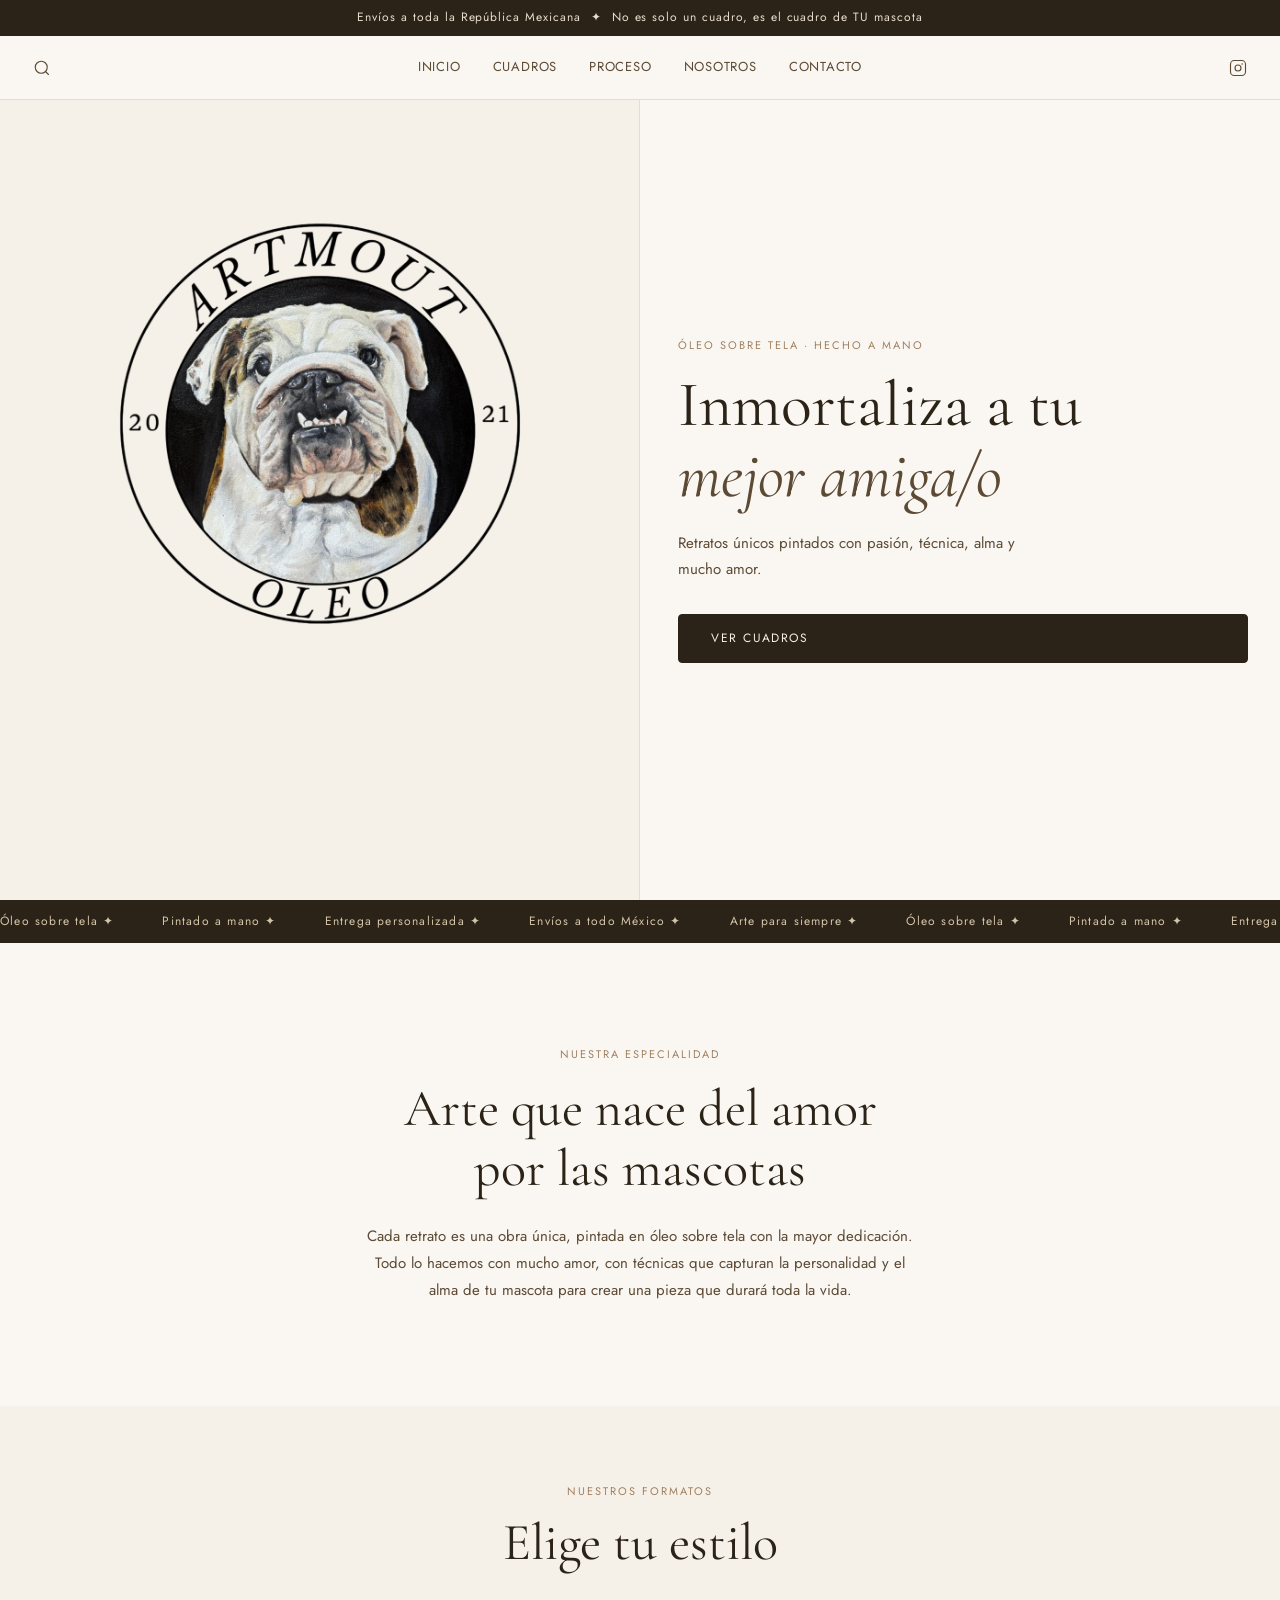
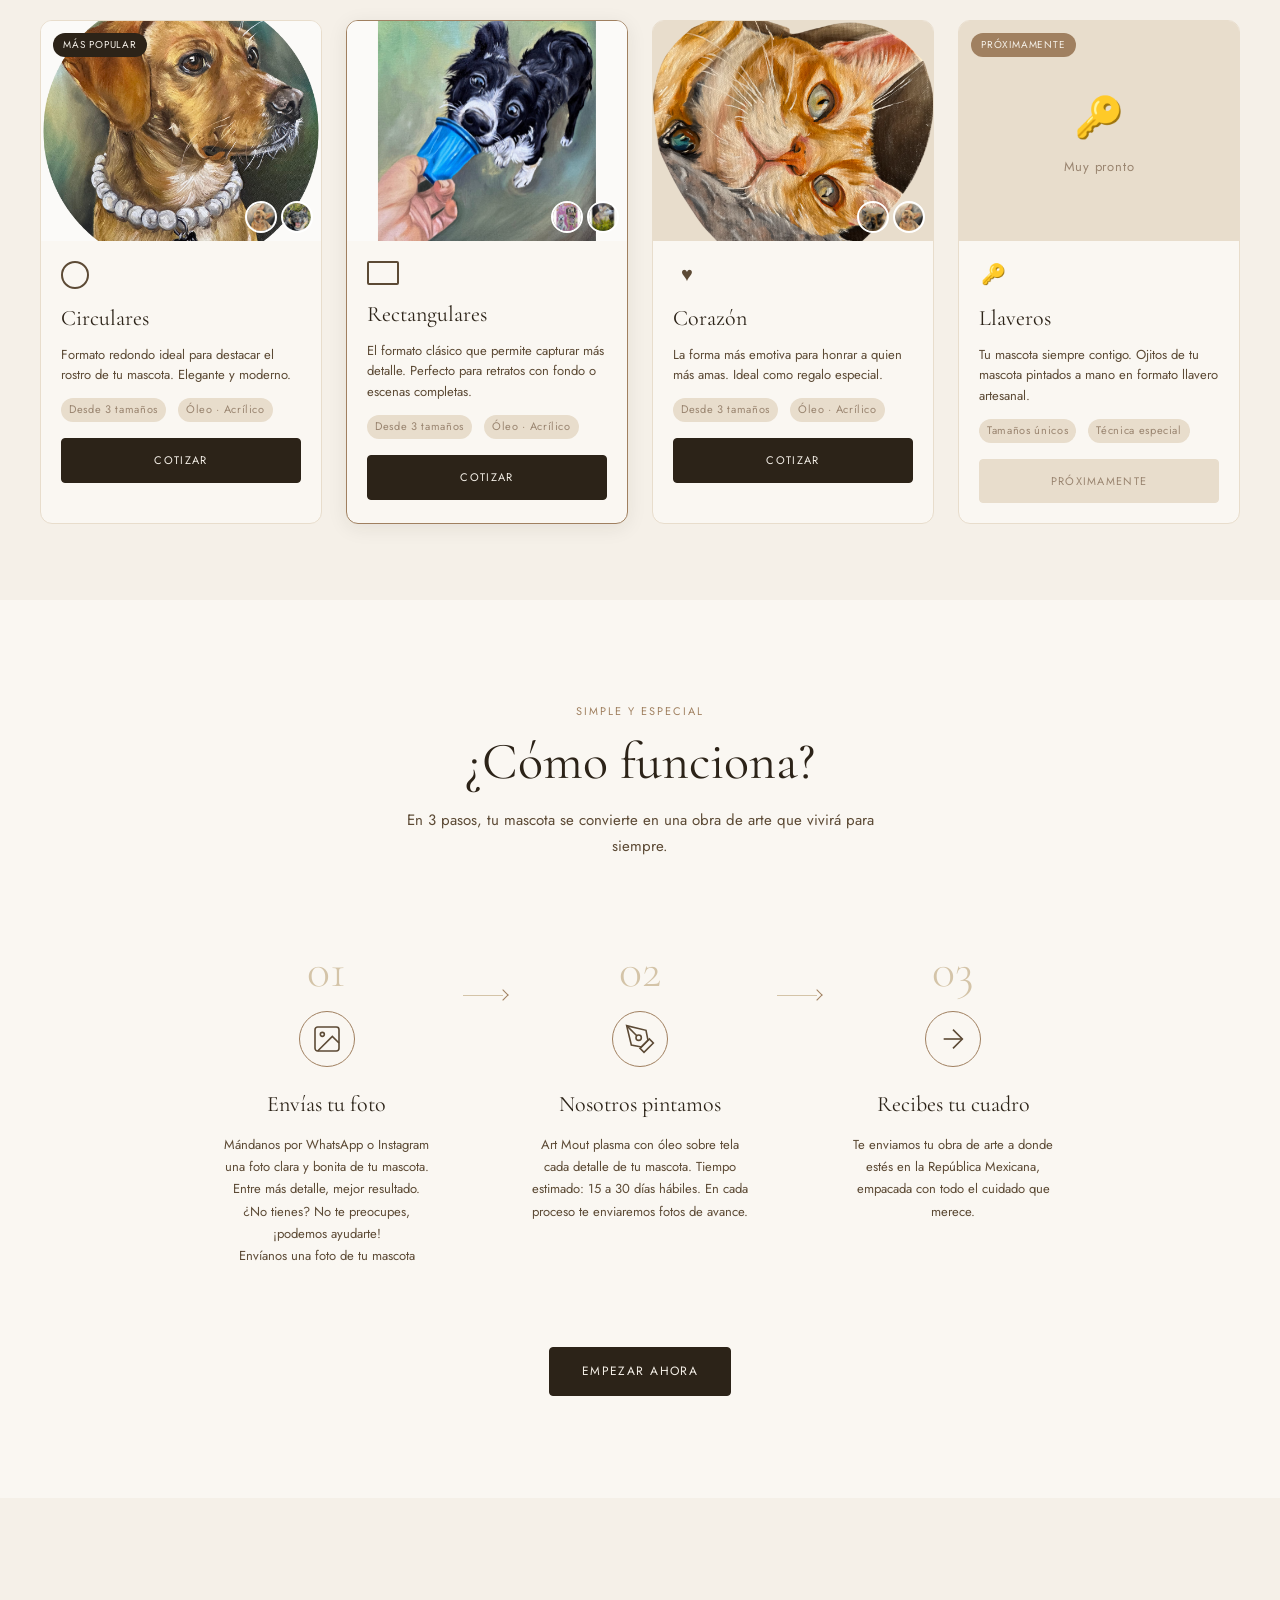
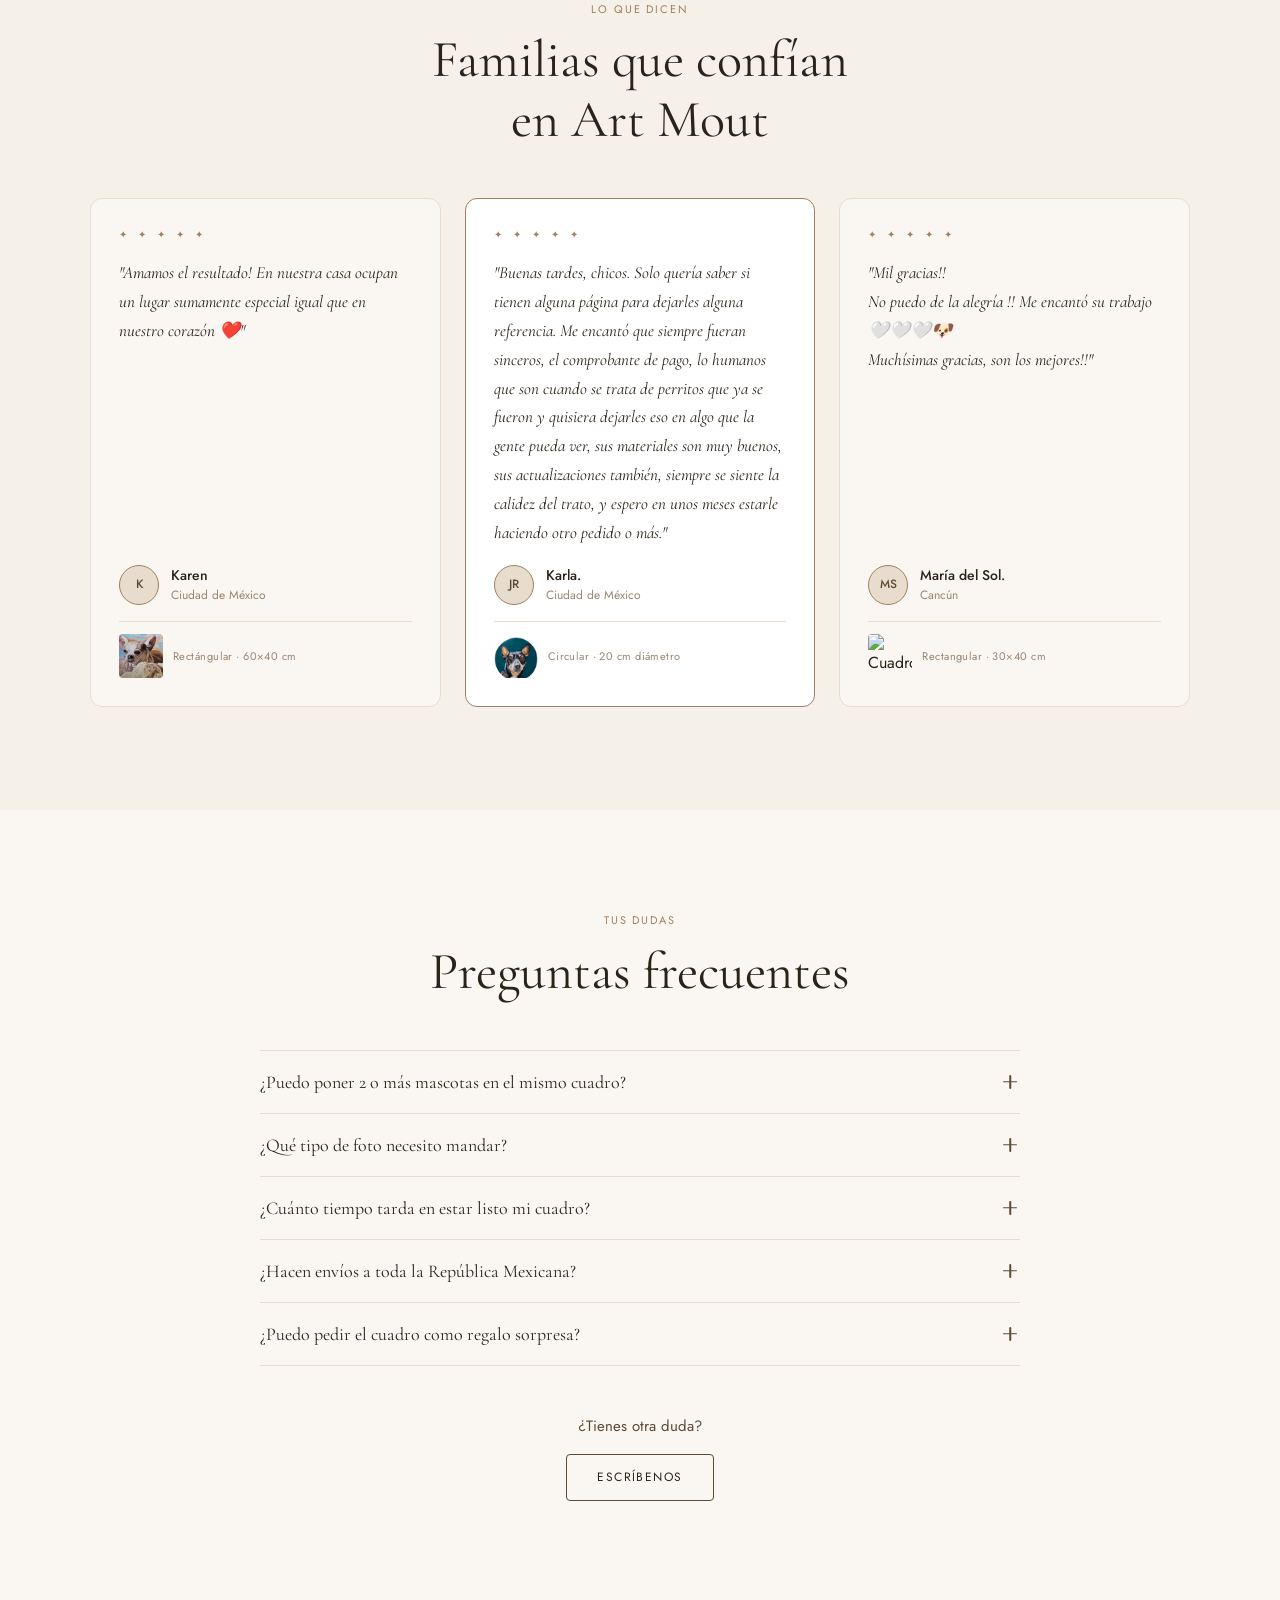
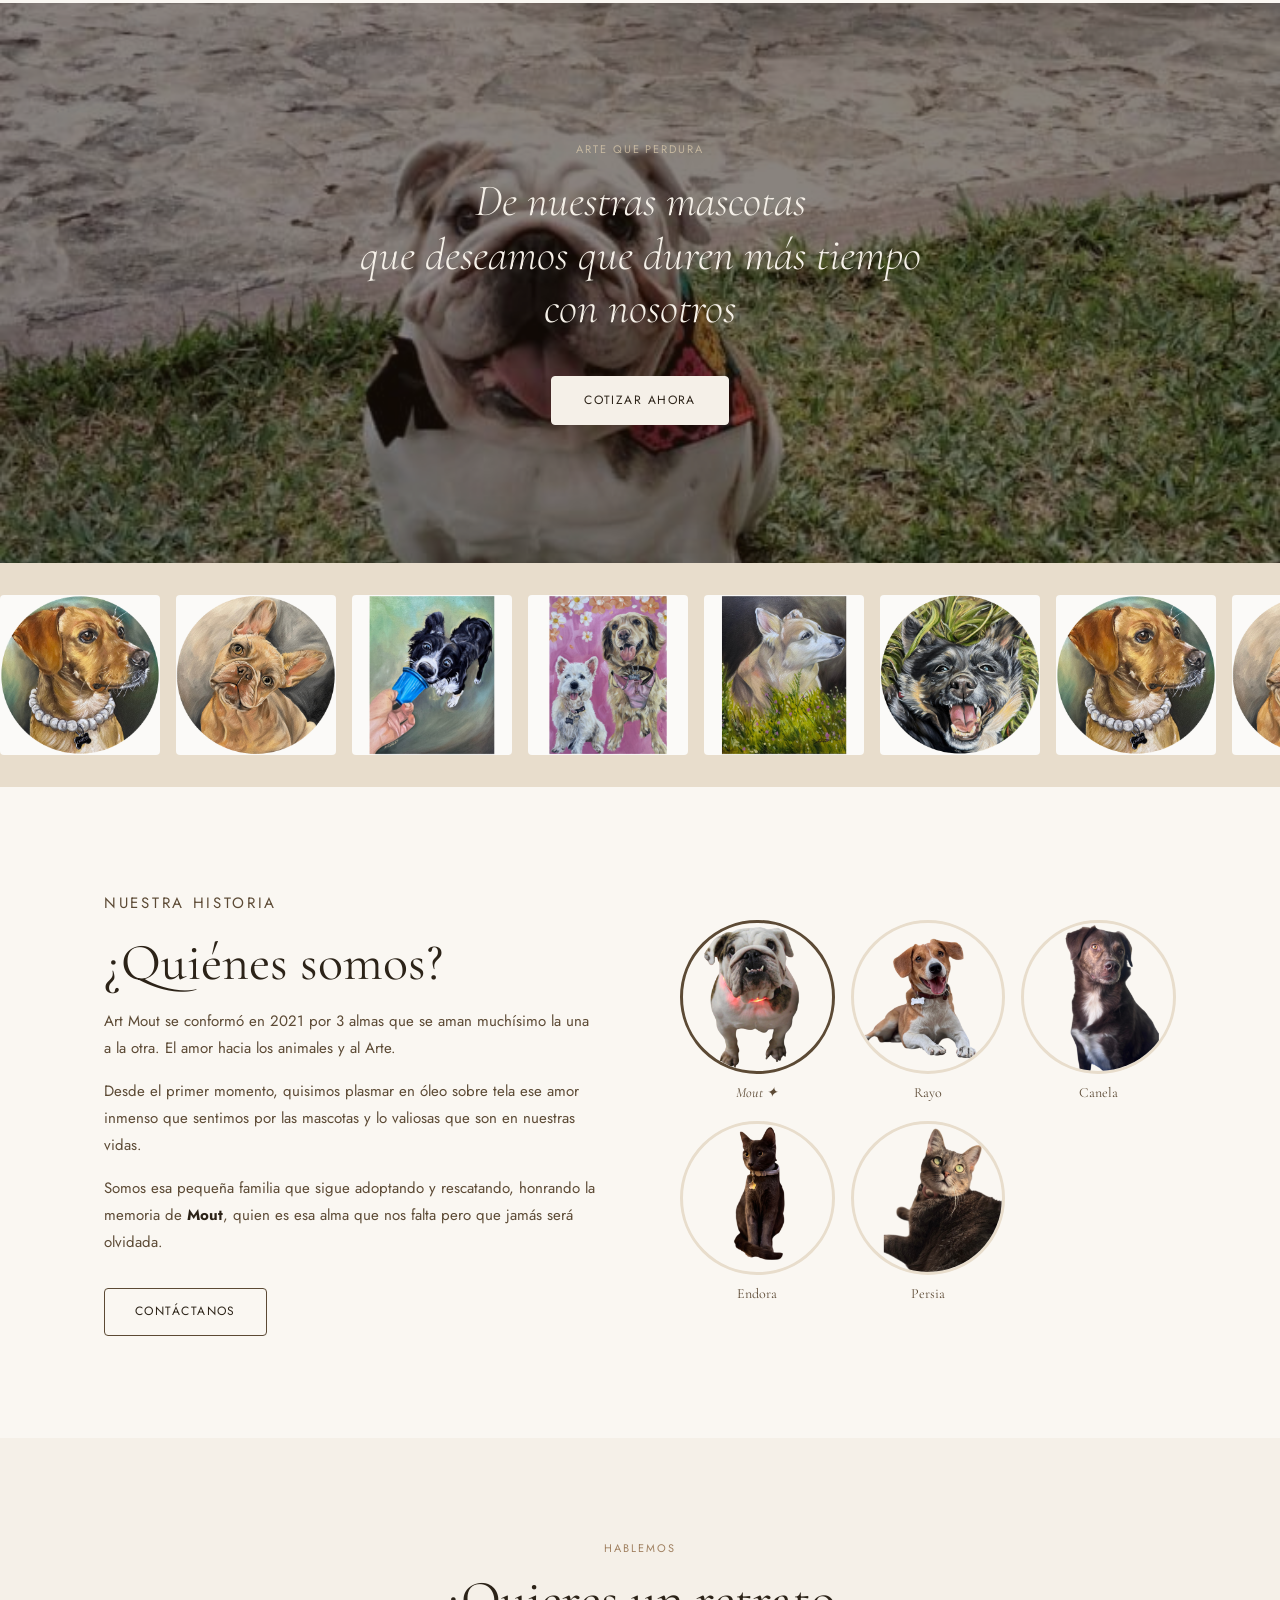
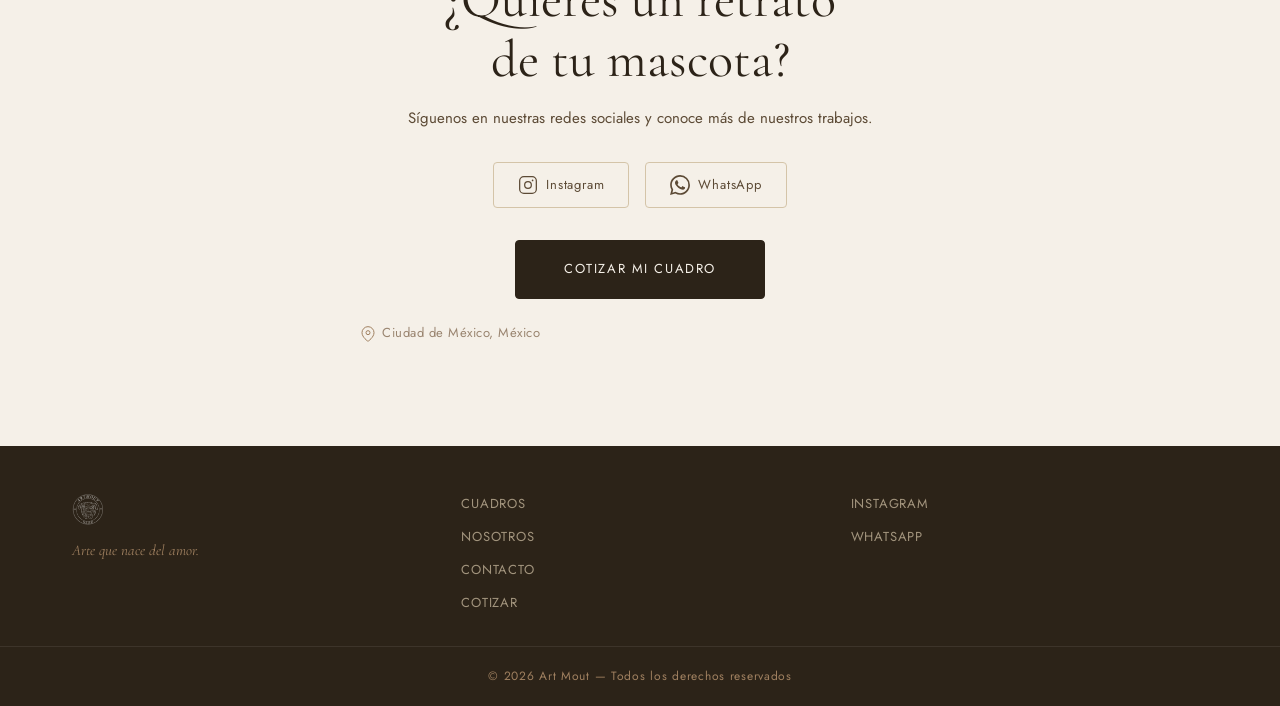
==== index.html @ 63fb3c6f "Corregir imagen del hero" ====
<!DOCTYPE html>
<html lang="es">
<head>
  <meta charset="UTF-8" />
  <meta name="viewport" content="width=device-width, initial-scale=1.0" />
  <title>Art Mout — Retratos de mascotas pintados a mano en óleo | CDMX</title>
  <meta name="description" content="Retratos únicos de mascotas pintados a mano en óleo sobre tela. Circulares, rectangulares y en forma de corazón. Envíos a toda la República Mexicana. Ciudad de México." />
  <meta name="keywords" content="retrato mascota óleo, cuadro mascota pintado a mano, retrato perro gato óleo CDMX, arte mascota México, regalo mascota personalizado, Art Mout" />
  <meta name="author" content="Art Mout" />
  <meta name="robots" content="index, follow" />
  <link rel="canonical" href="https://artmout.com/" />

  <!-- Open Graph: preview al compartir en WhatsApp, Instagram, Facebook -->
  <meta property="og:type" content="website" />
  <meta property="og:url" content="https://artmout.com/" />
  <meta property="og:title" content="Art Mout — Retratos de mascotas pintados a mano en óleo" />
  <meta property="og:description" content="Inmortalizamos a tu mascota en una obra de arte única, pintada en óleo sobre tela. Envíos a toda la República Mexicana." />
  <meta property="og:image" content="https://artmout.com/IMG/og-preview.png" />
  <meta property="og:locale" content="es_MX" />
  <meta property="og:site_name" content="Art Mout" />

  <!-- Twitter/X Card -->
  <meta name="twitter:card" content="summary_large_image" />
  <meta name="twitter:title" content="Art Mout — Retratos de mascotas pintados a mano en óleo" />
  <meta name="twitter:description" content="Inmortalizamos a tu mascota en una obra de arte única, pintada en óleo sobre tela." />
  <meta name="twitter:image" content="https://artmout.com/IMG/og-preview.png" />

  <!-- Favicon -->
  <link rel="icon" type="image/png" href="IMG/logo-mout.png" />
  <link rel="apple-touch-icon" href="IMG/logo-mout.png" />

  <link rel="stylesheet" href="style.css" />
  <link rel="preconnect" href="https://fonts.googleapis.com" />
  <link rel="preconnect" href="https://fonts.gstatic.com" crossorigin />
  <link href="https://fonts.googleapis.com/css2?family=Cormorant+Garamond:ital,wght@0,300;0,400;0,500;1,300;1,400&family=Jost:wght@300;400;500&display=swap" rel="stylesheet" />

  <!-- SEO Estructurado: negocio local -->
  <script type="application/ld+json">
  {
    "@context": "https://schema.org",
    "@type": "LocalBusiness",
    "name": "Art Mout",
    "description": "Retratos únicos de mascotas pintados a mano en óleo sobre tela. Circulares, rectangulares y en forma de corazón.",
    "url": "https://artmout.mx",
    "logo": "https://artmout.com/IMG/logo-mout.png",
    "image": "https://artmout.com/IMG/og-preview.png",
    "address": {
      "@type": "PostalAddress",
      "addressLocality": "Ciudad de México",
      "addressRegion": "CDMX",
      "addressCountry": "MX"
    },
    "contactPoint": {
      "@type": "ContactPoint",
      "telephone": "+52-55-6079-4316",
      "contactType": "customer service",
      "availableLanguage": "Spanish"
    },
    "sameAs": [
      "https://instagram.com/art_mout_"
    ],
    "priceRange": "$$"
  }
  </script>
</head>
<body>

  <!-- ANNOUNCEMENT BAR -->
  <div class="announcement-bar">
    <span>Envíos a toda la República Mexicana &nbsp;✦&nbsp; No es solo un cuadro, es el cuadro de TU mascota</span>
  </div>

  <!-- NAVBAR -->
  <header class="navbar" id="navbar">
    <div class="nav-left">
      <button class="nav-icon" aria-label="Buscar">
        <svg width="18" height="18" fill="none" stroke="currentColor" stroke-width="1.5" viewBox="0 0 24 24"><circle cx="11" cy="11" r="8"/><line x1="21" y1="21" x2="16.65" y2="16.65"/></svg>
      </button>
    </div>
    <a href="index.html" class="nav-logo nav-logo--mobile-only">
      <img src="IMG/logo_lineal-Photoroom.png" alt="Art Mout" />
    </a>
    <nav class="nav-links">
      <a href="#inicio">Inicio</a>
      <a href="#cuadros">Cuadros</a>
      <a href="#proceso">Proceso</a>
      <a href="#nosotros">Nosotros</a>
      <a href="#contacto">Contacto</a>
    </nav>
    <div class="nav-right">
      <a href="https://instagram.com/art_mout_" target="_blank" class="nav-icon" aria-label="Instagram">
        <svg width="18" height="18" fill="none" stroke="currentColor" stroke-width="1.5" viewBox="0 0 24 24"><rect x="2" y="2" width="20" height="20" rx="5"/><circle cx="12" cy="12" r="4"/><circle cx="17.5" cy="6.5" r="1" fill="currentColor" stroke="none"/></svg>
      </a>
      <button class="hamburger" id="hamburger" aria-label="Menú">
        <span></span><span></span><span></span>
      </button>
    </div>
  </header>

  <!-- MOBILE MENU -->
  <div class="mobile-menu" id="mobileMenu">
    <button class="mobile-close" id="mobileClose">✕</button>
    <nav>
      <a href="#inicio" class="mobile-link">Inicio</a>
      <a href="#cuadros" class="mobile-link">Cuadros</a>
      <a href="#proceso" class="mobile-link">Proceso</a>
      <a href="#nosotros" class="mobile-link">Nosotros</a>
      <a href="#contacto" class="mobile-link">Contacto</a>
    </nav>
    <div class="mobile-socials">
      <a href="https://instagram.com/art_mout_" target="_blank">Instagram</a>
      <a href="https://wa.me/525560794316" target="_blank">WhatsApp</a>
    </div>
  </div>
  <div class="mobile-overlay" id="mobileOverlay"></div>

  <!-- HERO -->
  <section class="hero" id="inicio">
    <div class="hero-split">
      <div class="hero-left">
        <img src="IMG/logo-mout-index.png" alt="Art Mout" class="hero-logo-split" />
      </div>
      <div class="hero-right">
        <p class="hero-eyebrow">Óleo sobre tela · Hecho a mano</p>
        <h1 class="hero-title">Inmortaliza a tu<br><em>mejor amiga/o</em></h1>
        <p class="hero-sub">Retratos únicos pintados con pasión, técnica, alma y mucho amor.</p>
        <a href="#cuadros" class="btn-dark">Ver cuadros</a>
      </div>
    </div>
  </section>

  <!-- TICKER -->
  <div class="ticker">
    <div class="ticker-track">
      <span>Óleo sobre tela ✦</span>
      <span>Pintado a mano ✦</span>
      <span>Entrega personalizada ✦</span>
      <span>Envíos a todo México ✦</span>
      <span>Arte para siempre ✦</span>
      <span>Óleo sobre tela ✦</span>
      <span>Pintado a mano ✦</span>
      <span>Entrega personalizada ✦</span>
      <span>Envíos a todo México ✦</span>
      <span>Arte para siempre ✦</span>
    </div>
  </div>

  <!-- INTRO -->
  <section class="intro">
    <p class="intro-eyebrow">Nuestra especialidad</p>
    <h2 class="intro-title">Arte que nace del amor<br>por las mascotas</h2>
    <p class="intro-body">Cada retrato es una obra única, pintada en óleo sobre tela con la mayor dedicación. Todo lo hacemos con mucho amor, con técnicas que capturan la personalidad y el alma de tu mascota para crear una pieza que durará toda la vida.</p>
  </section>

  <!-- CUADROS SECTION -->
  <section class="cuadros-section" id="cuadros">
    <div class="cuadros-header">
      <p class="section-eyebrow">Nuestros formatos</p>
      <h2 class="section-title">Elige tu estilo</h2>
    </div>

    <div class="cuadros-grid">

      <!-- CIRCULARES -->
      <div class="cuadro-card">
        <div class="cuadro-images">
          <img src="IMG/canela.png" alt="Cuadro circular" class="cuadro-main-img" />
          <div class="cuadro-thumbs">
            <img src="IMG/nicole.png" alt="Nicole" />
            <img src="IMG/perris.png" alt="Perris" />
          </div>
        </div>
        <div class="cuadro-info">
          <div class="cuadro-shape-icon circular-icon"></div>
          <div class="cuadro-badge">Más popular</div>
          <h3 class="cuadro-name">Circulares</h3>
          <p class="cuadro-desc">Formato redondo ideal para destacar el rostro de tu mascota. Elegante y moderno.</p>
          <div class="cuadro-meta">
            <span>Desde 3 tamaños</span>
            <span>Óleo · Acrílico</span>
          </div>
          <a href="cotizar.html?tipo=circular" class="btn-cotizar">Cotizar</a>
        </div>
      </div>

      <!-- RECTANGULARES -->
      <div class="cuadro-card cuadro-card--featured">
        <div class="cuadro-images">
          <img src="IMG/dog.png" alt="Cuadro rectangular" class="cuadro-main-img" />
          <div class="cuadro-thumbs">
            <img src="IMG/Trixie.png" alt="Trixie" />
            <img src="IMG/Gala.png" alt="Gala" />
          </div>
        </div>
        <div class="cuadro-info">
          <div class="cuadro-shape-icon rect-icon"></div>
          <h3 class="cuadro-name">Rectangulares</h3>
          <p class="cuadro-desc">El formato clásico que permite capturar más detalle. Perfecto para retratos con fondo o escenas completas.</p>
          <div class="cuadro-meta">
            <span>Desde 3 tamaños</span>
            <span>Óleo · Acrílico</span>
          </div>
          <a href="cotizar.html?tipo=rectangular" class="btn-cotizar">Cotizar</a>
        </div>
      </div>

      <!-- CORAZÓN -->
      <div class="cuadro-card">
        <div class="cuadro-images">
          <img src="IMG/Lui-cen.png" alt="Cuadro corazón" class="cuadro-main-img" />
          <div class="cuadro-thumbs">
            <img src="IMG/Maya.png" alt="Canela" />
            <img src="IMG/nicole.png" alt="Nicole" />
          </div>
        </div>
        <div class="cuadro-info">
          <div class="cuadro-shape-icon heart-icon">♥</div>
          <h3 class="cuadro-name">Corazón</h3>
          <p class="cuadro-desc">La forma más emotiva para honrar a quien más amas. Ideal como regalo especial.</p>
          <div class="cuadro-meta">
            <span>Desde 3 tamaños</span>
            <span>Óleo · Acrílico</span>
          </div>
          <a href="cotizar.html?tipo=corazon" class="btn-cotizar">Cotizar</a>
        </div>
      </div>

      <!-- LLAVEROS (próximamente) -->
      <div class="cuadro-card cuadro-card--coming">
        <div class="cuadro-badge cuadro-badge--soon">Próximamente</div>
        <div class="cuadro-images cuadro-images--coming">
          <div class="coming-soon-placeholder">
            <span>🔑</span>
            <p>Muy pronto</p>
          </div>
        </div>
        <div class="cuadro-info">
          <div class="cuadro-shape-icon key-icon">🔑</div>
          <h3 class="cuadro-name">Llaveros</h3>
          <p class="cuadro-desc">Tu mascota siempre contigo. Ojitos de tu mascota pintados a mano en formato llavero artesanal.</p>
          <div class="cuadro-meta">
            <span>Tamaños únicos</span>
            <span>Técnica especial</span>
          </div>
          <button class="btn-cotizar btn-cotizar--disabled" disabled>Próximamente</button>
        </div>
      </div>

    </div>
  </section>


  <!-- PROCESO -->
  <section class="proceso-section" id="proceso">
    <div class="proceso-header">
      <p class="section-eyebrow">Simple y especial</p>
      <h2 class="section-title">¿Cómo funciona?</h2>
      <p class="proceso-intro">En 3 pasos, tu mascota se convierte en una obra de arte que vivirá para siempre.</p>
    </div>
    <div class="proceso-steps">
      <div class="proceso-step" data-step="1">
        <div class="step-number">01</div>
        <div class="step-icon">
          <svg width="32" height="32" fill="none" stroke="currentColor" stroke-width="1.2" viewBox="0 0 24 24"><rect x="3" y="3" width="18" height="18" rx="2"/><circle cx="8.5" cy="8.5" r="1.5"/><polyline points="21 15 16 10 5 21"/></svg>
        </div>
        <h3 class="step-title">Envías tu foto</h3>
        <p class="step-desc">Mándanos por WhatsApp o Instagram una foto clara y bonita de tu mascota. Entre más detalle, mejor resultado. <br>¿No tienes? No te preocupes, ¡podemos ayudarte! <br>Envíanos una foto de tu mascota</p>
      </div>
      <div class="proceso-connector"></div>
      <div class="proceso-step" data-step="2">
        <div class="step-number">02</div>
        <div class="step-icon">
          <svg width="32" height="32" fill="none" stroke="currentColor" stroke-width="1.2" viewBox="0 0 24 24"><path d="M12 19l7-7 3 3-7 7-3-3z"/><path d="M18 13l-1.5-7.5L2 2l3.5 14.5L13 18l5-5z"/><path d="M2 2l7.586 7.586"/><circle cx="11" cy="11" r="2"/></svg>
        </div>
        <h3 class="step-title">Nosotros pintamos</h3>
        <p class="step-desc">Art Mout plasma con óleo sobre tela cada detalle de tu mascota. Tiempo estimado: 15 a 30 días hábiles. En cada proceso te enviaremos fotos de avance.</p>
      </div>
      <div class="proceso-connector"></div>
      <div class="proceso-step" data-step="3">
        <div class="step-number">03</div>
        <div class="step-icon">
          <svg width="32" height="32" fill="none" stroke="currentColor" stroke-width="1.2" viewBox="0 0 24 24"><path d="M5 12h14"/><path d="M12 5l7 7-7 7"/></svg>
        </div>
        <h3 class="step-title">Recibes tu cuadro</h3>
        <p class="step-desc">Te enviamos tu obra de arte a donde estés en la República Mexicana, empacada con todo el cuidado que merece.</p>
      </div>
    </div>
    <div class="proceso-cta">
      <a href="https://wa.me/525560794316?text=Hola%20Art%20Mout%2C%20me%20interesa%20un%20retrato%20de%20mi%20mascota" target="_blank" class="btn-dark">Empezar ahora</a>
    </div>
  </section>

  <!-- TESTIMONIOS -->
  <section class="testimonios-section">
    <div class="testimonios-header">
      <p class="section-eyebrow">Lo que dicen</p>
      <h2 class="section-title">Familias que confían<br>en Art Mout</h2>
    </div>
    <div class="testimonios-grid">
      <div class="testimonio-card">
        <div class="testimonio-stars">✦ ✦ ✦ ✦ ✦</div>
        <p class="testimonio-texto">"Amamos el resultado! En nuestra casa ocupan un lugar sumamente especial igual que en nuestro corazón ❤️"</p>
        <div class="testimonio-autor">
          <div class="autor-avatar">K</div>
          <div>
            <p class="autor-nombre">Karen</p>
            <p class="autor-lugar">Ciudad de México</p>
          </div>
        </div>
        <div class="testimonio-cuadro">
          <img src="IMG/Penny.jpeg" alt="Cuadro de Luna" />
          <span>Rectángular · 60×40 cm</span>
        </div>
      </div>
      <div class="testimonio-card testimonio-card--featured">
        <div class="testimonio-stars">✦ ✦ ✦ ✦ ✦</div>
        <p class="testimonio-texto">"Buenas tardes, chicos. Solo quería saber si tienen alguna página para dejarles alguna referencia. Me encantó que siempre fueran sinceros, el comprobante de pago, lo humanos que son cuando se trata de perritos que ya se fueron y quisiera dejarles eso en algo que la gente pueda ver, sus materiales son muy buenos, sus actualizaciones también, siempre se siente la calidez del trato, y espero en unos meses estarle haciendo otro pedido o más."</p>
        <div class="testimonio-autor">
          <div class="autor-avatar">JR</div>
          <div>
            <p class="autor-nombre">Karla.</p>
            <p class="autor-lugar">Ciudad de México</p>
          </div>
        </div>
        <div class="testimonio-cuadro">
          <img src="IMG/IMG_5906-Photoroom.png" alt="Cuadro de Benito" />
          <span>Circular · 20 cm diámetro</span>
        </div>
      </div>
      <div class="testimonio-card">
        <div class="testimonio-stars">✦ ✦ ✦ ✦ ✦</div>
        <p class="testimonio-texto">"Mil gracias!! <br>No puedo de la alegría !! Me encantó su trabajo 🤍🤍🤍🐶 <br>Muchísimas gracias, son los mejores!!"</p>
        <div class="testimonio-autor">
          <div class="autor-avatar">MS</div>
          <div>
            <p class="autor-nombre">María del Sol.</p>
            <p class="autor-lugar">Cancún</p>
          </div>
        </div>
        <div class="testimonio-cuadro">
          <img src="IMG/Trixi-Bella.jpeg" alt="Cuadro de Persia" />
          <span>Rectangular · 30×40 cm</span>
        </div>
      </div>
    </div>
  </section>

  <!-- FAQ -->
  <section class="faq-section" id="faq">
    <div class="faq-inner">
      <div class="faq-header">
        <p class="section-eyebrow">Tus dudas</p>
        <h2 class="section-title">Preguntas frecuentes</h2>
      </div>
      <div class="faq-list">
        <div class="faq-item">
          <button class="faq-question" aria-expanded="false">
            <span>¿Puedo poner 2 o más mascotas en el mismo cuadro?</span>
            <div class="faq-icon"><span></span><span></span></div>
          </button>
          <div class="faq-answer">
            <p>¡Sí! Podemos incluir hasta 3 mascotas en un mismo cuadro. Para 2 mascotas recomendamos el formato rectangular mediano (30×40 cm) o grande (60×40 cm). Solo mándanos fotos claras de cada una y nosotros componemos la escena.</p>
          </div>
        </div>
        <div class="faq-item">
          <button class="faq-question" aria-expanded="false">
            <span>¿Qué tipo de foto necesito mandar?</span>
            <div class="faq-icon"><span></span><span></span></div>
          </button>
          <div class="faq-answer">
            <p>Necesitamos una foto con buena iluminación, donde se vea claramente el rostro y los ojos de tu mascota. Entre más alta sea la calidad y más detalle tenga, mejor resultado obtendremos. Evita fotos borrosas o muy oscuras.</p>
          </div>
        </div>
        <div class="faq-item">
          <button class="faq-question" aria-expanded="false">
            <span>¿Cuánto tiempo tarda en estar listo mi cuadro?</span>
            <div class="faq-icon"><span></span><span></span></div>
          </button>
          <div class="faq-answer">
            <p>El tiempo de elaboración es de <strong>15 a 30 días hábiles</strong>, dependiendo del formato y la complejidad del retrato. Nos tomamos el tiempo necesario para cuidar cada detalle. Una vez terminado, te enviamos fotos para tu aprobación antes de mandarlo. El envío puede tardar de 3 a 7 días hábiles adicionales según tu ubicación.</p>
          </div>
        </div>
        <div class="faq-item">
          <button class="faq-question" aria-expanded="false">
            <span>¿Hacen envíos a toda la República Mexicana?</span>
            <div class="faq-icon"><span></span><span></span></div>
          </button>
          <div class="faq-answer">
            <p>Sí, enviamos a toda la República Mexicana. El cuadro va perfectamente empacado para que llegue en perfectas condiciones. El costo de envío se cotiza según tu ciudad.</p>
          </div>
        </div>
        <div class="faq-item">
          <button class="faq-question" aria-expanded="false">
            <span>¿Puedo pedir el cuadro como regalo sorpresa?</span>
            <div class="faq-icon"><span></span><span></span></div>
          </button>
          <div class="faq-answer">
            <p>¡Por supuesto! Es uno de los regalos más pedidos. Si es para una fecha especial como cumpleaños o aniversario, dinos la fecha con anticipación para asegurarnos de que llegue a tiempo.</p>
          </div>
        </div>
      </div>
      <div class="faq-cta">
        <p>¿Tienes otra duda?</p>
        <a href="https://wa.me/525560794316?text=Hola%20Art%20Mout%2C%20tengo%20una%20pregunta" target="_blank" class="btn-outline">Escríbenos</a>
      </div>
    </div>
  </section>

  <!-- BANNER CTA -->
  <section class="banner-cta">
    <div class="banner-cta-content">
      <p class="banner-eyebrow">Arte que perdura</p>
      <h2>De nuestras mascotas<br>que deseamos que duren más tiempo con nosotros</h2>
      <a href="cotizar.html" class="btn-light">Cotizar ahora</a>
    </div>
  </section>

  <!-- GALERÍA TICKER -->
  <div class="gallery-ticker">
    <div class="gallery-track">
      <img src="IMG/canela.png" alt="Canela" />
      <img src="IMG/nicole.png" alt="Nicole" />
      <img src="IMG/dog.png" alt="Loui" />
      <img src="IMG/Trixie.png" alt="Trixie" />
      <img src="IMG/Gala.png" alt="Gala" />
      <img src="IMG/perris.png" alt="Perris" />
      <img src="IMG/canela.png" alt="Canela" />
      <img src="IMG/nicole.png" alt="Nicole" />
      <img src="IMG/dog.png" alt="Loui" />
      <img src="IMG/Trixie.png" alt="Trixie" />
      <img src="IMG/IMG_5906-Photoroom.png" alt="karla" />
      <img src="IMG/Ronnie.jpeg" alt="ronnie" />
      <img src="IMG/Penny.jpeg" alt="penny">
      
    </div>
  </div>

  <!-- NOSOTROS -->
  <section class="nosotros" id="nosotros">
    <div class="nosotros-text">
      <p class="section-eyebrow">Nuestra historia</p>
      <h2 class="section-title">¿Quiénes somos?</h2>
      <p>Art Mout se conformó en 2021 por 3 almas que se aman muchísimo la una a la otra. El amor hacia los animales y al Arte.</p>
      <p>Desde el primer momento, quisimos plasmar en óleo sobre tela ese amor inmenso que sentimos por las mascotas y lo valiosas que son en nuestras vidas.</p>
      <p>Somos esa pequeña familia que sigue adoptando y rescatando, honrando la memoria de <strong>Mout</strong>, quien es esa alma que nos falta pero que jamás será olvidada.</p>
      <a href="#contacto" class="btn-outline">Contáctanos</a>
    </div>
    <div class="nosotros-mascotas">
      <div class="mascota-grid">
        <div class="mascota-item mascota-item--mout">
          <img src="IMG/Mout.png" alt="Mout" />
          <p>Mout ✦</p>
        </div>
        <div class="mascota-item">
          <img src="IMG/Rayito.png" alt="Rayo" />
          <p>Rayo</p>
        </div>
        <div class="mascota-item ">
          <img src="IMG/Canelita.png" alt="Canela" />
          <p>Canela</p>
        </div>
        <div class="mascota-item">
          <img src="IMG/Endora.png" alt="Endora" />
          <p>Endora</p>
        </div>
        <div class="mascota-item">
          <img src="IMG/Persia.png" alt="Persia" />
          <p>Persia</p>
        </div>
      </div>
    </div>
  </section>

  <!-- CONTACTO -->
  <section class="contacto" id="contacto">
    <div class="contacto-inner">
      <p class="section-eyebrow">Hablemos</p>
      <h2 class="section-title">¿Quieres un retrato<br>de tu mascota?</h2>
      <p class="contacto-sub">Síguenos en nuestras redes sociales y conoce más de nuestros trabajos.</p>
      <div class="contacto-links">
        <a href="https://instagram.com/art_mout_" target="_blank" class="contacto-btn">
          <svg width="20" height="20" fill="none" stroke="currentColor" stroke-width="1.5" viewBox="0 0 24 24"><rect x="2" y="2" width="20" height="20" rx="5"/><circle cx="12" cy="12" r="4"/><circle cx="17.5" cy="6.5" r="1" fill="currentColor" stroke="none"/></svg>
          Instagram
        </a>
        <a href="https://wa.me/525560794316" target="_blank" class="contacto-btn">
          <svg width="20" height="20" fill="currentColor" viewBox="0 0 24 24"><path d="M17.472 14.382c-.297-.149-1.758-.867-2.03-.967-.273-.099-.471-.148-.67.15-.197.297-.767.966-.94 1.164-.173.199-.347.223-.644.075-.297-.15-1.255-.463-2.39-1.475-.883-.788-1.48-1.761-1.653-2.059-.173-.297-.018-.458.13-.606.134-.133.298-.347.446-.52.149-.174.198-.298.298-.497.099-.198.05-.371-.025-.52-.075-.149-.669-1.612-.916-2.207-.242-.579-.487-.5-.669-.51-.173-.008-.371-.01-.57-.01-.198 0-.52.074-.792.372-.272.297-1.04 1.016-1.04 2.479 0 1.462 1.065 2.875 1.213 3.074.149.198 2.096 3.2 5.077 4.487.709.306 1.262.489 1.694.625.712.227 1.36.195 1.871.118.571-.085 1.758-.719 2.006-1.413.248-.694.248-1.289.173-1.413-.074-.124-.272-.198-.57-.347m-5.421 7.403h-.004a9.87 9.87 0 01-5.031-1.378l-.361-.214-3.741.982.998-3.648-.235-.374a9.86 9.86 0 01-1.51-5.26c.001-5.45 4.436-9.884 9.888-9.884 2.64 0 5.122 1.03 6.988 2.898a9.825 9.825 0 012.893 6.994c-.003 5.45-4.437 9.884-9.885 9.884m8.413-18.297A11.815 11.815 0 0012.05 0C5.495 0 .16 5.335.157 11.892c0 2.096.547 4.142 1.588 5.945L.057 24l6.305-1.654a11.882 11.882 0 005.683 1.448h.005c6.554 0 11.89-5.335 11.893-11.893a11.821 11.821 0 00-3.48-8.413z"/></svg>
          WhatsApp
        </a>
      </div>
      <a href="cotizar.html" class="btn-dark btn-large">Cotizar mi cuadro</a>

      <div class="contacto-ubicacion">
        <svg width="16" height="16" fill="none" stroke="currentColor" stroke-width="1.5" viewBox="0 0 24 24"><path d="M21 10c0 7-9 13-9 13s-9-6-9-13a9 9 0 0 1 18 0z"/><circle cx="12" cy="10" r="3"/></svg>
        <span>Ciudad de México, México</span>
      </div>
    </div>
  </section>

  <!-- FOOTER -->
  <footer class="footer">
    <div class="footer-inner">
      <div class="footer-logo">
        <img src="IMG/logo_lineal-Photoroom.png" alt="Art Mout" />
        <p>Arte que nace del amor.</p>
      </div>
      <div class="footer-links">
        <a href="#cuadros">Cuadros</a>
        <a href="#nosotros">Nosotros</a>
        <a href="#contacto">Contacto</a>
        <a href="cotizar.html">Cotizar</a>
      </div>
      <div class="footer-socials">
        <a href="https://instagram.com/art_mout_" target="_blank">Instagram</a>
        <a href="https://wa.me/525560794316" target="_blank">WhatsApp</a>
      </div>
     
    </div>
    <div class="footer-bottom">
      <p>© 2026 Art Mout — Todos los derechos reservados</p>
    </div>
  </footer>

  <script src="main.js"></script>
</body>
</html>
---- style.css ----
/* ============================================
   ART MOUT — GLOBAL STYLES
   Fuentes: Cormorant Garamond (display) + Jost (body)
   Paleta: crema, café oscuro, beige cálido
============================================ */

:root {
  --cream: #F5F0E8;
  --cream-light: #FAF7F2;
  --brown-dark: #2C2318;
  --brown-mid: #5C4A35;
  --brown-light: #A08060;
  --beige: #E8DDCC;
  --beige-warm: #D4C4A8;
  --text-primary: #2C2318;
  --text-secondary: #5C4A35;
  --text-muted: #9A8570;
  --white: #FFFFFF;
  --font-display: 'Cormorant Garamond', Georgia, serif;
  --font-body: 'Jost', sans-serif;
  --nav-h: 64px;
  --announce-h: 36px;
  --radius: 4px;
  --radius-lg: 12px;
  --transition: 0.25s ease;
}

*, *::before, *::after { box-sizing: border-box; margin: 0; padding: 0; }

html { scroll-behavior: smooth; }

body {
  font-family: var(--font-body);
  background: var(--cream-light);
  color: var(--text-primary);
  font-size: 16px;
  line-height: 1.6;
  overflow-x: hidden;
}

img { max-width: 100%; display: block; }
a { text-decoration: none; color: inherit; }

/* ============================================
   ANNOUNCEMENT BAR
============================================ */
.announcement-bar {
  background: var(--brown-dark);
  color: var(--beige);
  text-align: center;
  font-family: var(--font-body);
  font-size: 12px;
  letter-spacing: 0.08em;
  padding: 0 1rem;
  height: var(--announce-h);
  display: flex;
  align-items: center;
  justify-content: center;
}

/* ============================================
   NAVBAR
============================================ */
.navbar {
  position: sticky;
  top: 0;
  z-index: 100;
  height: var(--nav-h);
  background: var(--cream-light);
  border-bottom: 1px solid var(--beige);
  display: flex;
  align-items: center;
  justify-content: space-between;
  padding: 0 1.5rem;
  transition: box-shadow var(--transition);
}

.navbar.scrolled {
  box-shadow: 0 2px 20px rgba(44,35,24,0.08);
}

.nav-left { display: flex; align-items: center; gap: 8px; min-width: 40px; }
.nav-right { display: flex; align-items: center; gap: 8px; justify-content: flex-end; min-width: 40px; }

.nav-logo {
  display: flex;
  align-items: center;
  justify-content: center;
}

.nav-logo img {
  height: 36px;
  width: auto;
  object-fit: contain;
  filter: brightness(0) saturate(100%);
}

.nav-links {
  display: none;
  gap: 2rem;
  align-items: center;
}

@media (min-width: 768px) {
  .nav-links {
    display: flex;
  }
  .hamburger { display: none !important; }
}

.nav-links a {
  font-family: var(--font-body);
  font-size: 13px;
  letter-spacing: 0.06em;
  color: var(--text-secondary);
  transition: color var(--transition);
  text-transform: uppercase;
  white-space: nowrap;
}

.nav-links a:hover { color: var(--text-primary); }

.nav-icon {
  width: 36px;
  height: 36px;
  border: none;
  background: none;
  cursor: pointer;
  display: flex;
  align-items: center;
  justify-content: center;
  color: var(--text-secondary);
  border-radius: 50%;
  transition: background var(--transition), color var(--transition);
}

.nav-icon:hover { background: var(--beige); color: var(--text-primary); }

.back-link { display: flex; }

/* HAMBURGER */
.hamburger {
  width: 36px;
  height: 36px;
  border: none;
  background: none;
  cursor: pointer;
  display: flex;
  flex-direction: column;
  align-items: center;
  justify-content: center;
  gap: 5px;
  padding: 6px;
}

.hamburger span {
  display: block;
  width: 20px;
  height: 1.5px;
  background: var(--text-primary);
  transition: all var(--transition);
  transform-origin: center;
}

.hamburger.open span:nth-child(1) { transform: translateY(6.5px) rotate(45deg); }
.hamburger.open span:nth-child(2) { opacity: 0; }
.hamburger.open span:nth-child(3) { transform: translateY(-6.5px) rotate(-45deg); }

/* MOBILE MENU */
.mobile-menu {
  position: fixed;
  top: 0;
  right: -100%;
  width: min(320px, 85vw);
  height: 100vh;
  background: var(--cream-light);
  z-index: 200;
  padding: 2rem 2rem;
  transition: right 0.35s cubic-bezier(0.4,0,0.2,1);
  display: flex;
  flex-direction: column;
  gap: 2rem;
  box-shadow: -4px 0 30px rgba(44,35,24,0.1);
}

.mobile-menu.open { right: 0; }

.mobile-close {
  align-self: flex-end;
  border: none;
  background: none;
  font-size: 20px;
  cursor: pointer;
  color: var(--text-secondary);
  padding: 4px;
}

.mobile-menu nav {
  display: flex;
  flex-direction: column;
  gap: 0;
}

.mobile-link {
  font-family: var(--font-display);
  font-size: 28px;
  font-weight: 400;
  color: var(--text-primary);
  padding: 0.75rem 0;
  border-bottom: 1px solid var(--beige);
  transition: color var(--transition);
}

.mobile-link:hover { color: var(--brown-light); }

.mobile-socials {
  display: flex;
  gap: 1rem;
  margin-top: auto;
}

.mobile-socials a {
  font-size: 13px;
  letter-spacing: 0.06em;
  text-transform: uppercase;
  color: var(--text-muted);
  transition: color var(--transition);
}

.mobile-socials a:hover { color: var(--text-primary); }

.mobile-overlay {
  position: fixed;
  inset: 0;
  background: rgba(44,35,24,0.4);
  z-index: 150;
  opacity: 0;
  pointer-events: none;
  transition: opacity var(--transition);
}

.mobile-overlay.open { opacity: 1; pointer-events: all; }

/* ============================================
   BUTTONS
============================================ */
.btn-dark {
  display: inline-block;
  background: var(--brown-dark);
  color: var(--cream);
  font-family: var(--font-body);
  font-size: 12px;
  letter-spacing: 0.12em;
  text-transform: uppercase;
  padding: 14px 32px;
  border: 1.5px solid var(--brown-dark);
  border-radius: var(--radius);
  transition: background var(--transition), color var(--transition), transform var(--transition);
  cursor: pointer;
}

.btn-dark:hover {
  background: var(--brown-mid);
  border-color: var(--brown-mid);
  transform: translateY(-1px);
}

.btn-dark.btn-large { padding: 18px 48px; font-size: 13px; }

.btn-light {
  display: inline-block;
  background: var(--cream);
  color: var(--brown-dark);
  font-family: var(--font-body);
  font-size: 12px;
  letter-spacing: 0.12em;
  text-transform: uppercase;
  padding: 14px 32px;
  border: 1.5px solid var(--cream);
  border-radius: var(--radius);
  transition: all var(--transition);
  cursor: pointer;
}

.btn-light:hover {
  background: transparent;
  color: var(--cream);
  transform: translateY(-1px);
}

.btn-outline {
  display: inline-block;
  background: transparent;
  color: var(--text-primary);
  font-family: var(--font-body);
  font-size: 12px;
  letter-spacing: 0.12em;
  text-transform: uppercase;
  padding: 13px 30px;
  border: 1.5px solid var(--brown-mid);
  border-radius: var(--radius);
  transition: all var(--transition);
  cursor: pointer;
}

.btn-outline:hover {
  background: var(--brown-dark);
  color: var(--cream);
  border-color: var(--brown-dark);
}

.btn-cotizar {
  display: block;
  width: 100%;
  text-align: center;
  background: var(--brown-dark);
  color: var(--cream);
  font-family: var(--font-body);
  font-size: 11px;
  letter-spacing: 0.12em;
  text-transform: uppercase;
  padding: 13px 20px;
  border: 1.5px solid var(--brown-dark);
  border-radius: var(--radius);
  transition: all var(--transition);
  cursor: pointer;
  margin-top: 1rem;
}

.btn-cotizar:hover {
  background: var(--brown-mid);
  border-color: var(--brown-mid);
  transform: translateY(-1px);
}

.btn-cotizar--disabled {
  background: var(--beige);
  color: var(--text-muted);
  border-color: var(--beige);
  cursor: not-allowed;
}

.btn-cotizar--disabled:hover { transform: none; background: var(--beige); border-color: var(--beige); }

/* ============================================
   TYPOGRAPHY HELPERS
============================================ */
.section-eyebrow {
  font-family: var(--font-body);
  font-size: 11px;
  letter-spacing: 0.18em;
  text-transform: uppercase;
  color: var(--brown-light);
  margin-bottom: 0.75rem;
}

.section-title {
  font-family: var(--font-display);
  font-size: clamp(32px, 5vw, 52px);
  font-weight: 400;
  line-height: 1.15;
  color: var(--text-primary);
  margin-bottom: 1rem;
}

/* ============================================
   HERO
============================================ */

/* Logo nav: oculto en desktop, visible en móvil */
.nav-logo--mobile-only { display: none; }
@media (max-width: 767px) {
  .nav-logo--mobile-only {
    display: flex;
    align-items: center;
    justify-content: center;
  }
  .nav-logo--mobile-only img {
    filter: none;
  }
}

.hero {
  background: var(--cream-light);
  min-height: calc(100vh - var(--nav-h) - var(--announce-h));
}

/* Split: logo izq | texto der */
.hero-split {
  display: grid;
  grid-template-columns: 1fr 1fr;
  min-height: calc(100vh - var(--nav-h) - var(--announce-h));
}

.hero-left {
  background: var(--cream);
  display: flex;
  align-items: center;
  justify-content: center;
  padding: 3rem 2rem;
  border-right: 1px solid var(--beige);
}

.hero-logo-split {
  width: min(420px, 88%);
  height: auto;
  object-fit: contain;
}

.hero-right {
  display: flex;
  flex-direction: column;
  justify-content: center;
  padding: 4rem 5% 4rem 6%;
}

/* MÓVIL: logo arriba centrado, texto abajo (Opción A) */
@media (max-width: 767px) {
  .hero-split {
    grid-template-columns: 1fr;
    grid-template-rows: auto auto;
    min-height: auto;
  }

  .hero-left {
    border-right: none;
    border-bottom: 1px solid var(--beige);
    padding: 3rem 2rem 2.5rem;
    justify-content: center;
  }

  .hero-logo-split {
    width: min(200px, 58vw);
  }

  .hero-right {
    padding: 2.5rem 1.75rem 3.5rem;
    align-items: flex-start;
    text-align: left;
  }

  .hero-title {
    font-size: clamp(34px, 10vw, 48px);
  }

  .hero-sub {
    font-size: 14px;
  }
}

/* Texto hero */
.hero-eyebrow {
  font-family: var(--font-body);
  font-size: 11px;
  letter-spacing: 0.18em;
  text-transform: uppercase;
  color: var(--brown-light);
  margin-bottom: 1rem;
}

.hero-title {
  font-family: var(--font-display);
  font-size: clamp(36px, 5vw, 68px);
  font-weight: 400;
  line-height: 1.1;
  color: var(--text-primary);
  margin-bottom: 1.25rem;
}

.hero-title em {
  font-style: italic;
  color: var(--brown-mid);
}

.hero-sub {
  font-size: 15px;
  color: var(--text-secondary);
  margin-bottom: 2rem;
  max-width: 340px;
  line-height: 1.7;
}

/* ============================================
   TICKER
============================================ */
.ticker {
  background: var(--brown-dark);
  color: var(--beige-warm);
  overflow: hidden;
  padding: 12px 0;
  font-family: var(--font-body);
  font-size: 12px;
  letter-spacing: 0.1em;
}

.ticker-track {
  display: flex;
  gap: 3rem;
  width: max-content;
  animation: ticker-scroll 25s linear infinite;
}

.ticker-track span { white-space: nowrap; }

@keyframes ticker-scroll {
  from { transform: translateX(0); }
  to { transform: translateX(-50%); }
}

/* ============================================
   INTRO
============================================ */
.intro {
  padding: clamp(4rem, 8vw, 8rem) clamp(1.5rem, 5%, 5rem);
  text-align: center;
  max-width: 680px;
  margin: 0 auto;
}

.intro-eyebrow {
  font-family: var(--font-body);
  font-size: 11px;
  letter-spacing: 0.18em;
  text-transform: uppercase;
  color: var(--brown-light);
  margin-bottom: 1rem;
}

.intro-title {
  font-family: var(--font-display);
  font-size: clamp(32px, 5vw, 52px);
  font-weight: 400;
  line-height: 1.15;
  margin-bottom: 1.5rem;
}

.intro-body {
  font-size: 15px;
  color: var(--text-secondary);
  line-height: 1.8;
}

/* ============================================
   CUADROS SECTION
============================================ */
.cuadros-section {
  padding: clamp(3rem, 6vw, 6rem) clamp(1rem, 3%, 3rem);
  background: var(--cream);
}

.cuadros-header {
  text-align: center;
  margin-bottom: 3rem;
}

.cuadros-grid {
  display: grid;
  grid-template-columns: repeat(auto-fit, minmax(260px, 1fr));
  gap: 1.5rem;
  max-width: 1200px;
  margin: 0 auto;
}

@media (min-width: 900px) {
  .cuadros-grid {
    grid-template-columns: repeat(4, 1fr);
  }
}

@media (max-width: 600px) {
  .cuadros-grid {
    grid-template-columns: 1fr 1fr;
    gap: 1rem;
  }
}

.cuadro-card {
  background: var(--cream-light);
  border: 1px solid var(--beige);
  border-radius: var(--radius-lg);
  overflow: hidden;
  position: relative;
  transition: box-shadow var(--transition), transform var(--transition);
}

.cuadro-card:hover {
  box-shadow: 0 8px 32px rgba(44,35,24,0.1);
  transform: translateY(-4px);
}

.cuadro-card--featured {
  border-color: var(--brown-light);
  box-shadow: 0 4px 20px rgba(44,35,24,0.08);
}

.cuadro-card--coming {
  opacity: 0.75;
}

.cuadro-badge {
  position: absolute;
  top: 12px;
  left: 12px;
  z-index: 2;
  background: var(--brown-dark);
  color: var(--cream);
  font-size: 10px;
  letter-spacing: 0.08em;
  text-transform: uppercase;
  padding: 4px 10px;
  border-radius: 20px;
}

.cuadro-badge--soon {
  background: var(--brown-light);
}

.cuadro-images {
  position: relative;
  height: 220px;
  background: var(--beige);
  overflow: hidden;
}

@media (max-width: 600px) {
  .cuadro-images { height: 150px; }
}

.cuadro-main-img {
  width: 100%;
  height: 100%;
  object-fit: cover;
  transition: transform 0.5s ease;
}

.cuadro-card:hover .cuadro-main-img { transform: scale(1.05); }

.cuadro-thumbs {
  position: absolute;
  bottom: 8px;
  right: 8px;
  display: flex;
  gap: 4px;
}

.cuadro-thumbs img {
  width: 32px;
  height: 32px;
  border-radius: 50%;
  object-fit: cover;
  border: 2px solid var(--white);
}

.cuadro-images--coming {
  display: flex;
  align-items: center;
  justify-content: center;
}

.coming-soon-placeholder {
  text-align: center;
  color: var(--text-muted);
}

.coming-soon-placeholder span { font-size: 40px; display: block; margin-bottom: 8px; }
.coming-soon-placeholder p { font-size: 13px; letter-spacing: 0.06em; }

.cuadro-info {
  padding: 1.25rem;
}

.cuadro-shape-icon {
  width: 28px;
  height: 28px;
  margin-bottom: 0.75rem;
  display: flex;
  align-items: center;
  justify-content: center;
}

.circular-icon {
  border-radius: 50%;
  border: 2px solid var(--brown-mid);
  background: transparent;
}

.rect-icon {
  border-radius: 2px;
  border: 2px solid var(--brown-mid);
  background: transparent;
  width: 32px;
  height: 24px;
}

.heart-icon {
  font-size: 20px;
  color: var(--brown-mid);
  background: none;
  border: none;
}

.key-icon {
  font-size: 20px;
  background: none;
  border: none;
}

.cuadro-name {
  font-family: var(--font-display);
  font-size: 22px;
  font-weight: 400;
  margin-bottom: 0.5rem;
  color: var(--text-primary);
}

@media (max-width: 600px) {
  .cuadro-name { font-size: 18px; }
}

.cuadro-desc {
  font-size: 13px;
  color: var(--text-secondary);
  line-height: 1.6;
  margin-bottom: 0.75rem;
}

@media (max-width: 600px) {
  .cuadro-desc { display: none; }
}

.cuadro-meta {
  display: flex;
  gap: 0.75rem;
  flex-wrap: wrap;
  margin-bottom: 0.25rem;
}

.cuadro-meta span {
  font-size: 11px;
  letter-spacing: 0.06em;
  color: var(--text-muted);
  background: var(--beige);
  padding: 3px 8px;
  border-radius: 20px;
}

/* ============================================
   BANNER CTA
============================================ */
.banner-cta {
  position: relative;
  overflow: hidden;
  display: flex;
  align-items: center;
  justify-content: center;
  min-height: clamp(420px, 60vw, 560px);
  background-image: url('IMG/mout-oaxaca.jpg');
  background-size: cover;
  background-position: center center;
  background-repeat: no-repeat;
}

.banner-cta::before {
  content: '';
  position: absolute;
  inset: 0;
  background: rgba(30, 18, 8, 0.52);
  z-index: 1;
}

.banner-cta-content {
  position: relative;
  z-index: 2;
  display: flex;
  flex-direction: column;
  align-items: center;
  justify-content: center;
  text-align: center;
  padding: 4rem 2rem;
  max-width: 640px;
}

.banner-eyebrow {
  font-family: var(--font-body);
  font-size: 11px;
  letter-spacing: 0.18em;
  text-transform: uppercase;
  color: var(--beige-warm);
  opacity: 0.8;
  margin-bottom: 1rem;
}

.banner-cta-content h2 {
  font-family: var(--font-display);
  font-size: clamp(32px, 3.5vw, 54px);
  font-weight: 300;
  font-style: italic;
  line-height: 1.2;
  color: var(--cream);
  margin-bottom: 2.5rem;
}

@media (max-width: 767px) {
  .banner-cta {
    min-height: 80vw;
    background-position: center center;
  }

  .banner-cta-content {
    padding: 3rem 1.5rem;
  }

  .banner-cta-content h2 {
    font-size: clamp(28px, 8vw, 40px);
  }
}

/* ============================================
   GALLERY TICKER
============================================ */
.gallery-ticker {
  overflow: hidden;
  padding: 2rem 0;
  background: var(--beige);
}

.gallery-track {
  display: flex;
  gap: 1rem;
  width: max-content;
  animation: gallery-scroll 30s linear infinite;
}

.gallery-track img {
  width: 160px;
  height: 160px;
  object-fit: cover;
  border-radius: var(--radius);
  flex-shrink: 0;
}

@media (max-width: 600px) {
  .gallery-track img { width: 120px; height: 120px; }
}

@keyframes gallery-scroll {
  from { transform: translateX(0); }
  to { transform: translateX(-50%); }
}

/* ============================================
   NOSOTROS
============================================ */
.nosotros {
  display: grid;
  grid-template-columns: 1fr;
  gap: 3rem;
  padding: clamp(4rem, 8vw, 8rem) clamp(1.5rem, 5%, 5rem);
  max-width: 1200px;
  margin: 0 auto;
}

@media (min-width: 768px) {
  .nosotros {
    grid-template-columns: 1fr 1fr;
    align-items: center;
    gap: 5rem;
  }
}

.nosotros-text p {
  font-size: 15px;
  color: var(--text-secondary);
  line-height: 1.8;
  margin-bottom: 1rem;
}

.nosotros-text p strong { color: var(--text-primary); }

.nosotros-text .btn-outline { margin-top: 1rem; }

.mascota-grid {
  display: grid;
  grid-template-columns: repeat(3, 1fr);
  gap: 1rem;
}

@media (max-width: 400px) {
  .mascota-grid { grid-template-columns: repeat(2, 1fr); }
}

.mascota-item {
  text-align: center;
}

.mascota-item img {
  width: 100%;
  aspect-ratio: 1;
  object-fit: cover;
  border-radius: 50%;
  border: 3px solid var(--beige);
  transition: border-color var(--transition), transform var(--transition);
}

.mascota-item:hover img {
  border-color: var(--brown-light);
  transform: scale(1.05);
}

.mascota-item p {
  font-family: var(--font-display);
  font-size: 14px;
  color: var(--text-secondary);
  margin-top: 0.5rem;
}

.mascota-item--mout img {
  border-color: var(--brown-mid);
}

.mascota-item--mout p {
  color: var(--brown-mid);
  font-style: italic;
}

/* ============================================
   CONTACTO
============================================ */
.contacto {
  background: var(--cream);
  padding: clamp(4rem, 8vw, 8rem) 1.5rem;
  text-align: center;
}

.contacto-inner { max-width: 560px; margin: 0 auto; }

.contacto-sub {
  font-size: 15px;
  color: var(--text-secondary);
  margin-bottom: 2rem;
}

.contacto-links {
  display: flex;
  gap: 1rem;
  justify-content: center;
  flex-wrap: wrap;
  margin-bottom: 2rem;
}

.contacto-btn {
  display: flex;
  align-items: center;
  gap: 8px;
  padding: 12px 24px;
  border: 1.5px solid var(--beige-warm);
  border-radius: var(--radius);
  font-size: 13px;
  letter-spacing: 0.06em;
  color: var(--text-secondary);
  transition: all var(--transition);
}

.contacto-btn:hover {
  background: var(--brown-dark);
  color: var(--cream);
  border-color: var(--brown-dark);
}

/* ============================================
   FOOTER
============================================ */
.footer {
  background: var(--brown-dark);
  color: var(--beige-warm);
}

.footer-inner {
  display: grid;
  grid-template-columns: 1fr;
  gap: 2rem;
  padding: 3rem 2rem 2rem;
  max-width: 1200px;
  margin: 0 auto;
}

@media (min-width: 600px) {
  .footer-inner {
    grid-template-columns: repeat(3, 1fr);
    align-items: start;
  }
}

.footer-logo img {
  height: 32px;
  width: auto;
  filter: brightness(0) invert(1) opacity(0.8);
  margin-bottom: 0.75rem;
}

.footer-logo p {
  font-family: var(--font-display);
  font-size: 15px;
  font-style: italic;
  color: var(--brown-light);
}

.footer-links, .footer-socials {
  display: flex;
  flex-direction: column;
  gap: 0.75rem;
}

.footer-links a, .footer-socials a {
  font-size: 13px;
  letter-spacing: 0.06em;
  text-transform: uppercase;
  color: var(--beige-warm);
  opacity: 0.7;
  transition: opacity var(--transition);
}

.footer-links a:hover, .footer-socials a:hover { opacity: 1; }

.footer-bottom {
  border-top: 1px solid rgba(255,255,255,0.08);
  padding: 1.25rem 2rem;
  text-align: center;
}

.footer-bottom p {
  font-size: 12px;
  color: var(--brown-light);
  letter-spacing: 0.06em;
}

/* ============================================
   PAGE HERO (cotizar.html)
============================================ */
.page-hero {
  background: var(--cream);
  padding: clamp(4rem, 8vw, 7rem) clamp(1.5rem, 5%, 5rem) 3rem;
  text-align: center;
}

.page-hero-title {
  font-family: var(--font-display);
  font-size: clamp(40px, 7vw, 72px);
  font-weight: 400;
  line-height: 1.1;
  margin-bottom: 1rem;
}

.page-hero-title em {
  font-style: italic;
  color: var(--brown-mid);
}

.page-hero-sub {
  font-size: 15px;
  color: var(--text-secondary);
  max-width: 480px;
  margin: 0 auto;
}

/* ============================================
   FILTER BAR
============================================ */
.filter-bar {
  display: flex;
  gap: 0.5rem;
  padding: 1rem 1.5rem 0;
  max-width: 1200px;
  margin: 0 auto;
  flex-wrap: wrap;
}

.filter-btn {
  padding: 8px 20px;
  border: 1px solid var(--beige-warm);
  background: transparent;
  color: var(--text-secondary);
  font-family: var(--font-body);
  font-size: 12px;
  letter-spacing: 0.08em;
  text-transform: uppercase;
  border-radius: 24px;
  cursor: pointer;
  transition: all var(--transition);
}

.filter-btn:hover, .filter-btn.active {
  background: var(--brown-dark);
  color: var(--cream);
  border-color: var(--brown-dark);
}

/* ============================================
   PRODUCTS GRID (cotizar.html)
============================================ */
.products-section {
  padding: 2rem clamp(1rem, 3%, 3rem) 4rem;
  max-width: 1200px;
  margin: 0 auto;
}

.products-grid {
  display: grid;
  grid-template-columns: repeat(auto-fill, minmax(280px, 1fr));
  gap: 1.5rem;
}

@media (min-width: 900px) {
  .products-grid {
    grid-template-columns: repeat(3, 1fr);
  }
}

@media (max-width: 500px) {
  .products-grid {
    grid-template-columns: 1fr 1fr;
    gap: 0.75rem;
  }
}

.product-card {
  background: var(--cream-light);
  border: 1px solid var(--beige);
  border-radius: var(--radius-lg);
  overflow: hidden;
  transition: box-shadow var(--transition), transform var(--transition);
}

.product-card:hover {
  box-shadow: 0 8px 32px rgba(44,35,24,0.1);
  transform: translateY(-4px);
}

.product-card.hidden { display: none; }

.product-img-wrap {
  position: relative;
  height: 260px;
  background: var(--beige);
  overflow: hidden;
}

@media (max-width: 500px) {
  .product-img-wrap { height: 160px; }
}

.product-img-wrap img {
  width: 100%;
  height: 100%;
  object-fit: cover;
  transition: transform 0.5s ease;
}

.product-card:hover .product-img-wrap img { transform: scale(1.05); }

.product-type-tag {
  position: absolute;
  top: 12px;
  left: 12px;
  background: rgba(44,35,24,0.75);
  color: var(--cream);
  font-size: 10px;
  letter-spacing: 0.1em;
  text-transform: uppercase;
  padding: 4px 10px;
  border-radius: 20px;
  backdrop-filter: blur(4px);
}

.product-info {
  padding: 1.25rem;
}

.product-name {
  font-family: var(--font-display);
  font-size: 20px;
  font-weight: 400;
  margin-bottom: 1rem;
}

@media (max-width: 500px) {
  .product-name { font-size: 16px; }
}

.product-details {
  display: flex;
  flex-direction: column;
  gap: 0.5rem;
  margin-bottom: 0.5rem;
}

.detail-row {
  display: flex;
  justify-content: space-between;
  align-items: center;
  padding: 0.4rem 0;
  border-bottom: 1px solid var(--beige);
}

.detail-row:last-child { border-bottom: none; }

.detail-label {
  font-size: 11px;
  letter-spacing: 0.06em;
  text-transform: uppercase;
  color: var(--text-muted);
}

.detail-val {
  font-size: 13px;
  color: var(--text-primary);
  font-weight: 400;
}

.detail-price .price-val {
  font-family: var(--font-display);
  font-size: 18px;
  color: var(--brown-mid);
}

@media (max-width: 500px) {
  .detail-row { flex-direction: column; align-items: flex-start; gap: 2px; }
  .detail-price .price-val { font-size: 15px; }
}

/* ============================================
   CTA FINAL
============================================ */
.cta-final {
  background: var(--cream);
  padding: clamp(4rem, 8vw, 8rem) 1.5rem;
  text-align: center;
}

.cta-final p {
  font-size: 15px;
  color: var(--text-secondary);
  margin-bottom: 2rem;
}

/* ============================================
   SCROLL ANIMATIONS
============================================ */
.fade-up {
  opacity: 0;
  transform: translateY(24px);
  transition: opacity 0.6s ease, transform 0.6s ease;
}

.fade-up.visible {
  opacity: 1;
  transform: translateY(0);
}

/* ============================================
   PROCESO
============================================ */
.proceso-section {
  padding: clamp(4rem, 8vw, 8rem) clamp(1.5rem, 5%, 5rem);
  background: var(--cream-light);
}

.proceso-header {
  text-align: center;
  margin-bottom: 3.5rem;
}

.proceso-intro {
  font-size: 15px;
  color: var(--text-secondary);
  max-width: 480px;
  margin: 0 auto;
  line-height: 1.7;
}

.proceso-steps {
  display: flex;
  align-items: flex-start;
  justify-content: center;
  gap: 0;
  max-width: 900px;
  margin: 0 auto 3rem;
  position: relative;
}

.proceso-step {
  flex: 1;
  text-align: center;
  padding: 2rem 1.5rem;
  opacity: 0;
  transform: translateY(30px);
  transition: opacity 0.6s ease, transform 0.6s ease;
}

.proceso-step.visible {
  opacity: 1;
  transform: translateY(0);
}

.proceso-step:nth-child(1) { transition-delay: 0s; }
.proceso-step:nth-child(3) { transition-delay: 0.18s; }
.proceso-step:nth-child(5) { transition-delay: 0.36s; }

.step-number {
  font-family: var(--font-display);
  font-size: 48px;
  font-weight: 300;
  color: var(--beige-warm);
  line-height: 1;
  margin-bottom: 1rem;
}

.step-icon {
  width: 56px;
  height: 56px;
  border-radius: 50%;
  border: 1.5px solid var(--brown-light);
  display: flex;
  align-items: center;
  justify-content: center;
  margin: 0 auto 1.25rem;
  color: var(--brown-mid);
  transition: background var(--transition), border-color var(--transition);
}

.proceso-step:hover .step-icon {
  background: var(--brown-dark);
  border-color: var(--brown-dark);
  color: var(--cream);
}

.step-title {
  font-family: var(--font-display);
  font-size: 22px;
  font-weight: 400;
  color: var(--text-primary);
  margin-bottom: 0.75rem;
}

.step-desc {
  font-size: 13px;
  color: var(--text-secondary);
  line-height: 1.7;
  max-width: 220px;
  margin: 0 auto;
}

.proceso-connector {
  flex: 0 0 40px;
  height: 1px;
  background: var(--beige-warm);
  margin-top: 80px;
  position: relative;
}

.proceso-connector::after {
  content: '';
  position: absolute;
  right: -4px;
  top: -4px;
  width: 8px;
  height: 8px;
  border-right: 1.5px solid var(--brown-light);
  border-top: 1.5px solid var(--brown-light);
  transform: rotate(45deg);
}

.proceso-cta {
  text-align: center;
}

@media (max-width: 767px) {
  .proceso-steps {
    flex-direction: column;
    align-items: center;
    gap: 0;
  }

  .proceso-step { padding: 1.5rem 1rem; }

  .proceso-connector {
    width: 1px;
    height: 32px;
    flex: 0 0 32px;
    margin-top: 0;
  }

  .proceso-connector::after {
    right: -4px;
    top: auto;
    bottom: -4px;
    transform: rotate(135deg);
  }
}

/* ============================================
   TESTIMONIOS
============================================ */
.testimonios-section {
  padding: clamp(4rem, 8vw, 8rem) clamp(1.5rem, 3%, 3rem);
  background: var(--cream);
}

.testimonios-header {
  text-align: center;
  margin-bottom: 3rem;
}

.testimonios-grid {
  display: grid;
  grid-template-columns: repeat(auto-fit, minmax(280px, 1fr));
  gap: 1.5rem;
  max-width: 1100px;
  margin: 0 auto;
}

@media (min-width: 900px) {
  .testimonios-grid { grid-template-columns: repeat(3, 1fr); }
}

.testimonio-card {
  background: var(--cream-light);
  border: 1px solid var(--beige);
  border-radius: var(--radius-lg);
  padding: 1.75rem;
  display: flex;
  flex-direction: column;
  gap: 1rem;
  opacity: 0;
  transform: translateY(24px);
  transition: opacity 0.5s ease, transform 0.5s ease, box-shadow var(--transition);
}

.testimonio-card.visible {
  opacity: 1;
  transform: translateY(0);
}

.testimonio-card:nth-child(1) { transition-delay: 0s; }
.testimonio-card:nth-child(2) { transition-delay: 0.12s; }
.testimonio-card:nth-child(3) { transition-delay: 0.24s; }

.testimonio-card:hover {
  box-shadow: 0 8px 32px rgba(44,35,24,0.09);
}

.testimonio-card--featured {
  border-color: var(--brown-light);
  background: var(--white);
}

.testimonio-stars {
  font-size: 10px;
  letter-spacing: 4px;
  color: var(--brown-light);
}

.testimonio-texto {
  font-family: var(--font-display);
  font-size: 17px;
  font-style: italic;
  color: var(--text-primary);
  line-height: 1.7;
  flex: 1;
}

.testimonio-autor {
  display: flex;
  align-items: center;
  gap: 12px;
}

.autor-avatar {
  width: 40px;
  height: 40px;
  border-radius: 50%;
  background: var(--beige);
  border: 1.5px solid var(--brown-light);
  display: flex;
  align-items: center;
  justify-content: center;
  font-family: var(--font-body);
  font-size: 12px;
  font-weight: 500;
  color: var(--brown-mid);
  flex-shrink: 0;
}

.autor-nombre {
  font-size: 14px;
  font-weight: 500;
  color: var(--text-primary);
}

.autor-lugar {
  font-size: 12px;
  color: var(--text-muted);
}

.testimonio-cuadro {
  display: flex;
  align-items: center;
  gap: 10px;
  padding-top: 0.75rem;
  border-top: 1px solid var(--beige);
}

.testimonio-cuadro img {
  width: 44px;
  height: 44px;
  border-radius: 4px;
  object-fit: cover;
}

.testimonio-cuadro span {
  font-size: 11px;
  color: var(--text-muted);
  letter-spacing: 0.04em;
}

/* ============================================
   FAQ
============================================ */
.faq-section {
  padding: clamp(4rem, 8vw, 8rem) clamp(1.5rem, 5%, 5rem);
  background: var(--cream-light);
}

.faq-inner {
  max-width: 760px;
  margin: 0 auto;
}

.faq-header {
  text-align: center;
  margin-bottom: 3rem;
}

.faq-list {
  display: flex;
  flex-direction: column;
  gap: 0;
}

.faq-item {
  border-bottom: 1px solid var(--beige);
  overflow: hidden;
}

.faq-item:first-child {
  border-top: 1px solid var(--beige);
}

.faq-question {
  width: 100%;
  display: flex;
  align-items: center;
  justify-content: space-between;
  gap: 1rem;
  padding: 1.25rem 0;
  background: none;
  border: none;
  cursor: pointer;
  text-align: left;
  font-family: var(--font-display);
  font-size: 18px;
  font-weight: 400;
  color: var(--text-primary);
  transition: color var(--transition);
}

.faq-question:hover { color: var(--brown-mid); }

.faq-icon {
  width: 20px;
  height: 20px;
  position: relative;
  flex-shrink: 0;
}

.faq-icon span {
  display: block;
  position: absolute;
  background: var(--brown-mid);
  border-radius: 2px;
  transition: transform 0.3s ease, opacity 0.3s ease;
}

.faq-icon span:first-child {
  width: 14px;
  height: 1.5px;
  top: 50%;
  left: 50%;
  transform: translate(-50%, -50%);
}

.faq-icon span:last-child {
  width: 1.5px;
  height: 14px;
  top: 50%;
  left: 50%;
  transform: translate(-50%, -50%);
}

.faq-question[aria-expanded="true"] .faq-icon span:last-child {
  transform: translate(-50%, -50%) rotate(90deg);
  opacity: 0;
}

.faq-answer {
  max-height: 0;
  overflow: hidden;
  transition: max-height 0.4s cubic-bezier(0.4,0,0.2,1);
}

.faq-answer p {
  font-size: 14px;
  color: var(--text-secondary);
  line-height: 1.8;
  padding-bottom: 1.25rem;
}

.faq-answer p strong { color: var(--text-primary); }

.faq-answer.open {
  max-height: 300px;
}

.faq-cta {
  text-align: center;
  margin-top: 3rem;
  display: flex;
  flex-direction: column;
  align-items: center;
  gap: 1rem;
}

.faq-cta p {
  font-size: 15px;
  color: var(--text-secondary);
}

/* ============================================
   GALLERY HINT (hover en tarjeta)
============================================ */
.gallery-hint {
  position: absolute;
  bottom: 10px;
  right: 10px;
  background: rgba(44,35,24,0.78);
  color: var(--cream);
  font-family: var(--font-body);
  font-size: 10px;
  letter-spacing: 0.08em;
  text-transform: uppercase;
  padding: 5px 10px;
  border-radius: 20px;
  display: flex;
  align-items: center;
  gap: 5px;
  opacity: 0;
  transform: translateY(4px);
  transition: opacity 0.2s ease, transform 0.2s ease;
  pointer-events: none;
  backdrop-filter: blur(4px);
}

.product-img-wrap {
  cursor: pointer;
}

.product-img-wrap:hover .gallery-hint {
  opacity: 1;
  transform: translateY(0);
}

/* ============================================
   LIGHTBOX
============================================ */
.lightbox-overlay {
  position: fixed;
  inset: 0;
  background: rgba(20,12,6,0.92);
  z-index: 300;
  opacity: 0;
  pointer-events: none;
  transition: opacity 0.3s ease;
}

.lightbox-overlay.open {
  opacity: 1;
  pointer-events: all;
}

.lightbox {
  position: fixed;
  inset: 0;
  z-index: 301;
  display: flex;
  align-items: center;
  justify-content: center;
  gap: 1rem;
  padding: 2rem;
  opacity: 0;
  pointer-events: none;
  transition: opacity 0.3s ease;
}

.lightbox.open {
  opacity: 1;
  pointer-events: all;
}

.lightbox-content {
  display: flex;
  flex-direction: column;
  align-items: center;
  gap: 1rem;
  max-width: 680px;
  width: 100%;
}

.lightbox-main {
  width: 100%;
  max-height: 65vh;
  display: flex;
  align-items: center;
  justify-content: center;
}

.lightbox-main img {
  max-width: 100%;
  max-height: 65vh;
  object-fit: contain;
  border-radius: var(--radius);
  transition: opacity 0.2s ease;
}

.lightbox-main img.switching {
  opacity: 0;
}

.lightbox-thumbs {
  display: flex;
  gap: 10px;
  justify-content: center;
}

.lightbox-thumb {
  width: 64px;
  height: 64px;
  object-fit: cover;
  border-radius: var(--radius);
  border: 2px solid transparent;
  cursor: pointer;
  opacity: 0.6;
  transition: opacity 0.2s ease, border-color 0.2s ease, transform 0.2s ease;
}

.lightbox-thumb:hover {
  opacity: 0.9;
  transform: translateY(-2px);
}

.lightbox-thumb.active {
  opacity: 1;
  border-color: var(--beige-warm);
}

.lightbox-close {
  position: fixed;
  top: 1.25rem;
  right: 1.5rem;
  width: 40px;
  height: 40px;
  background: rgba(255,255,255,0.1);
  border: 1px solid rgba(255,255,255,0.2);
  border-radius: 50%;
  color: var(--cream);
  font-size: 16px;
  cursor: pointer;
  display: flex;
  align-items: center;
  justify-content: center;
  transition: background 0.2s ease;
  z-index: 302;
}

.lightbox-close:hover { background: rgba(255,255,255,0.2); }

.lightbox-prev,
.lightbox-next {
  width: 44px;
  height: 44px;
  background: rgba(255,255,255,0.1);
  border: 1px solid rgba(255,255,255,0.2);
  border-radius: 50%;
  color: var(--cream);
  cursor: pointer;
  display: flex;
  align-items: center;
  justify-content: center;
  flex-shrink: 0;
  transition: background 0.2s ease, transform 0.2s ease;
}

.lightbox-prev:hover,
.lightbox-next:hover {
  background: rgba(255,255,255,0.2);
  transform: scale(1.08);
}

@media (max-width: 600px) {
  .lightbox {
    padding: 1rem;
    gap: 0.5rem;
  }

  .lightbox-prev,
  .lightbox-next {
    width: 36px;
    height: 36px;
  }

  .lightbox-thumb {
    width: 52px;
    height: 52px;
  }

  .lightbox-main {
    max-height: 55vh;
  }

  .lightbox-main img {
    max-height: 55vh;
  }
}

.contacto-ubicacion {
  display: flex;
  align-items: center;
  gap: 6px;
  margin-top: 1.5rem;
  font-size: 13px;
  color: var(--text-muted);
  letter-spacing: 0.04em;
}

.contacto-ubicacion svg {
  color: var(--brown-light);
  flex-shrink: 0;
}
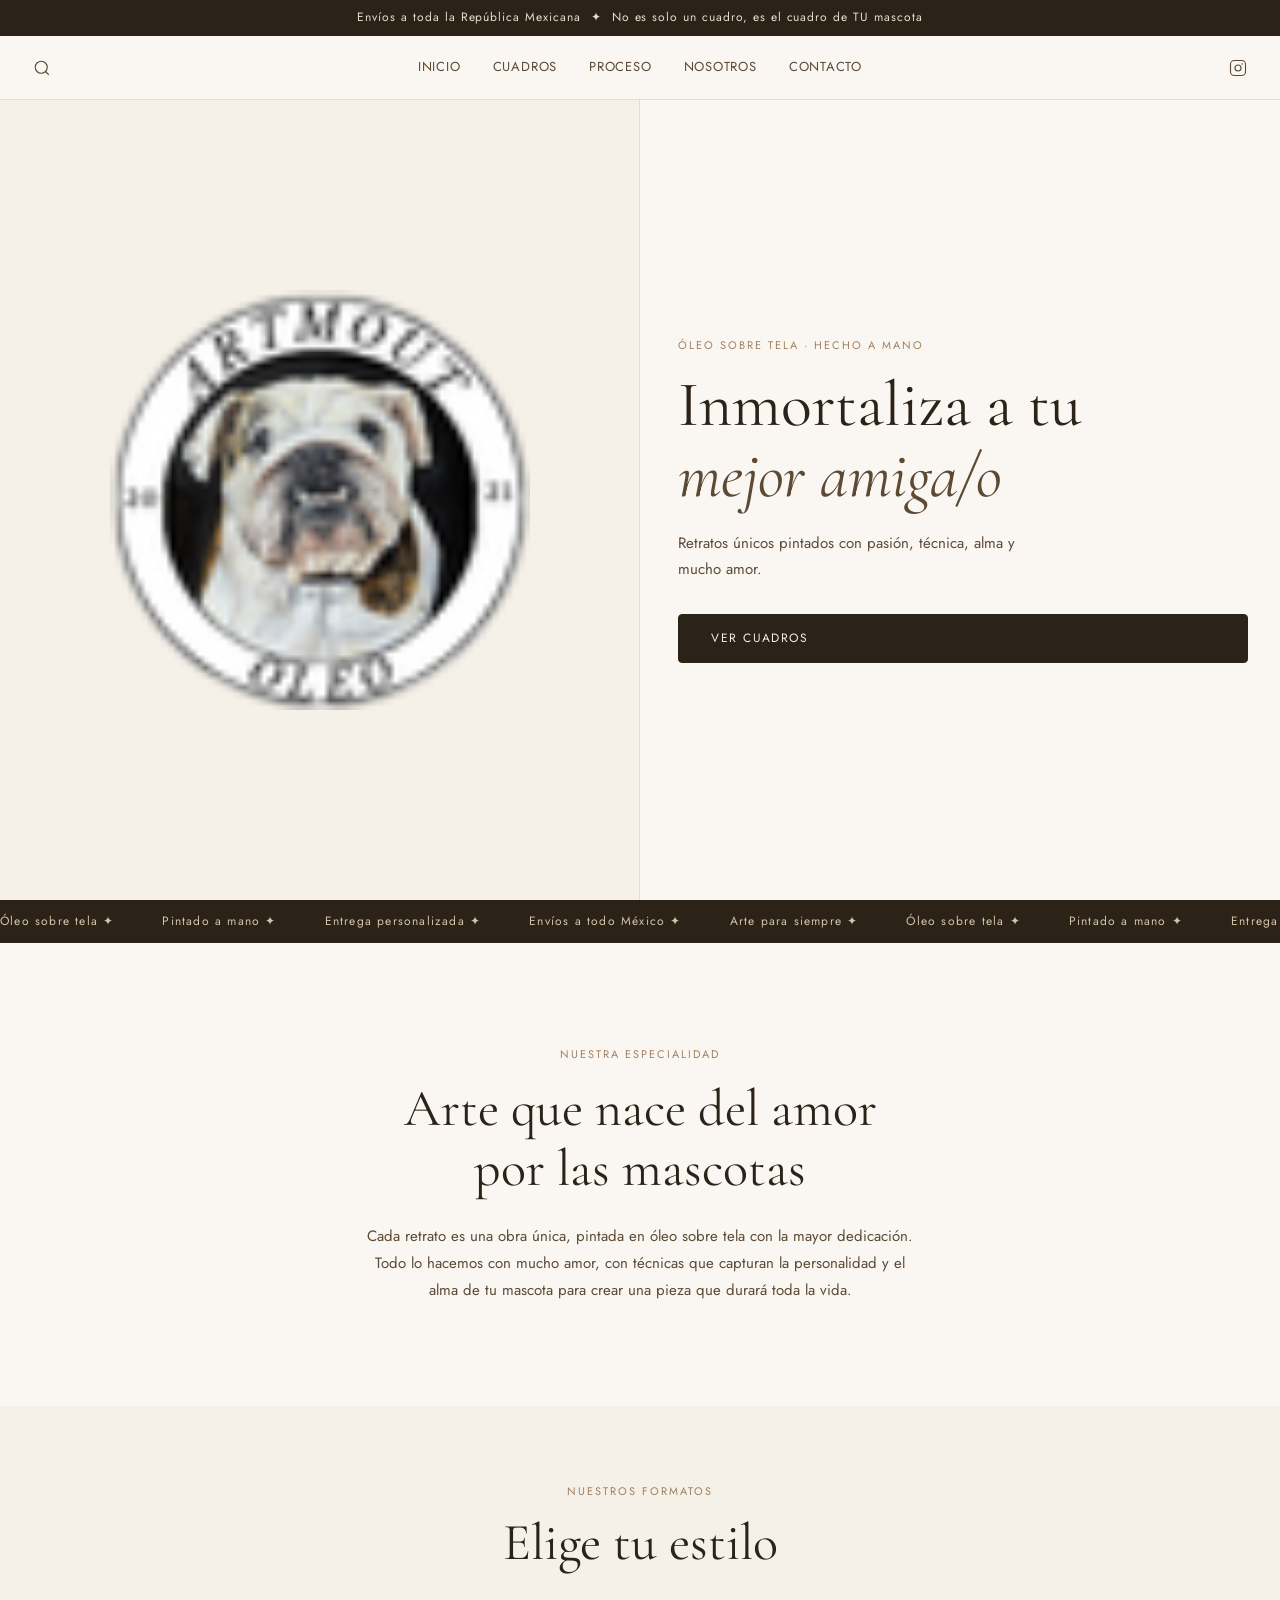
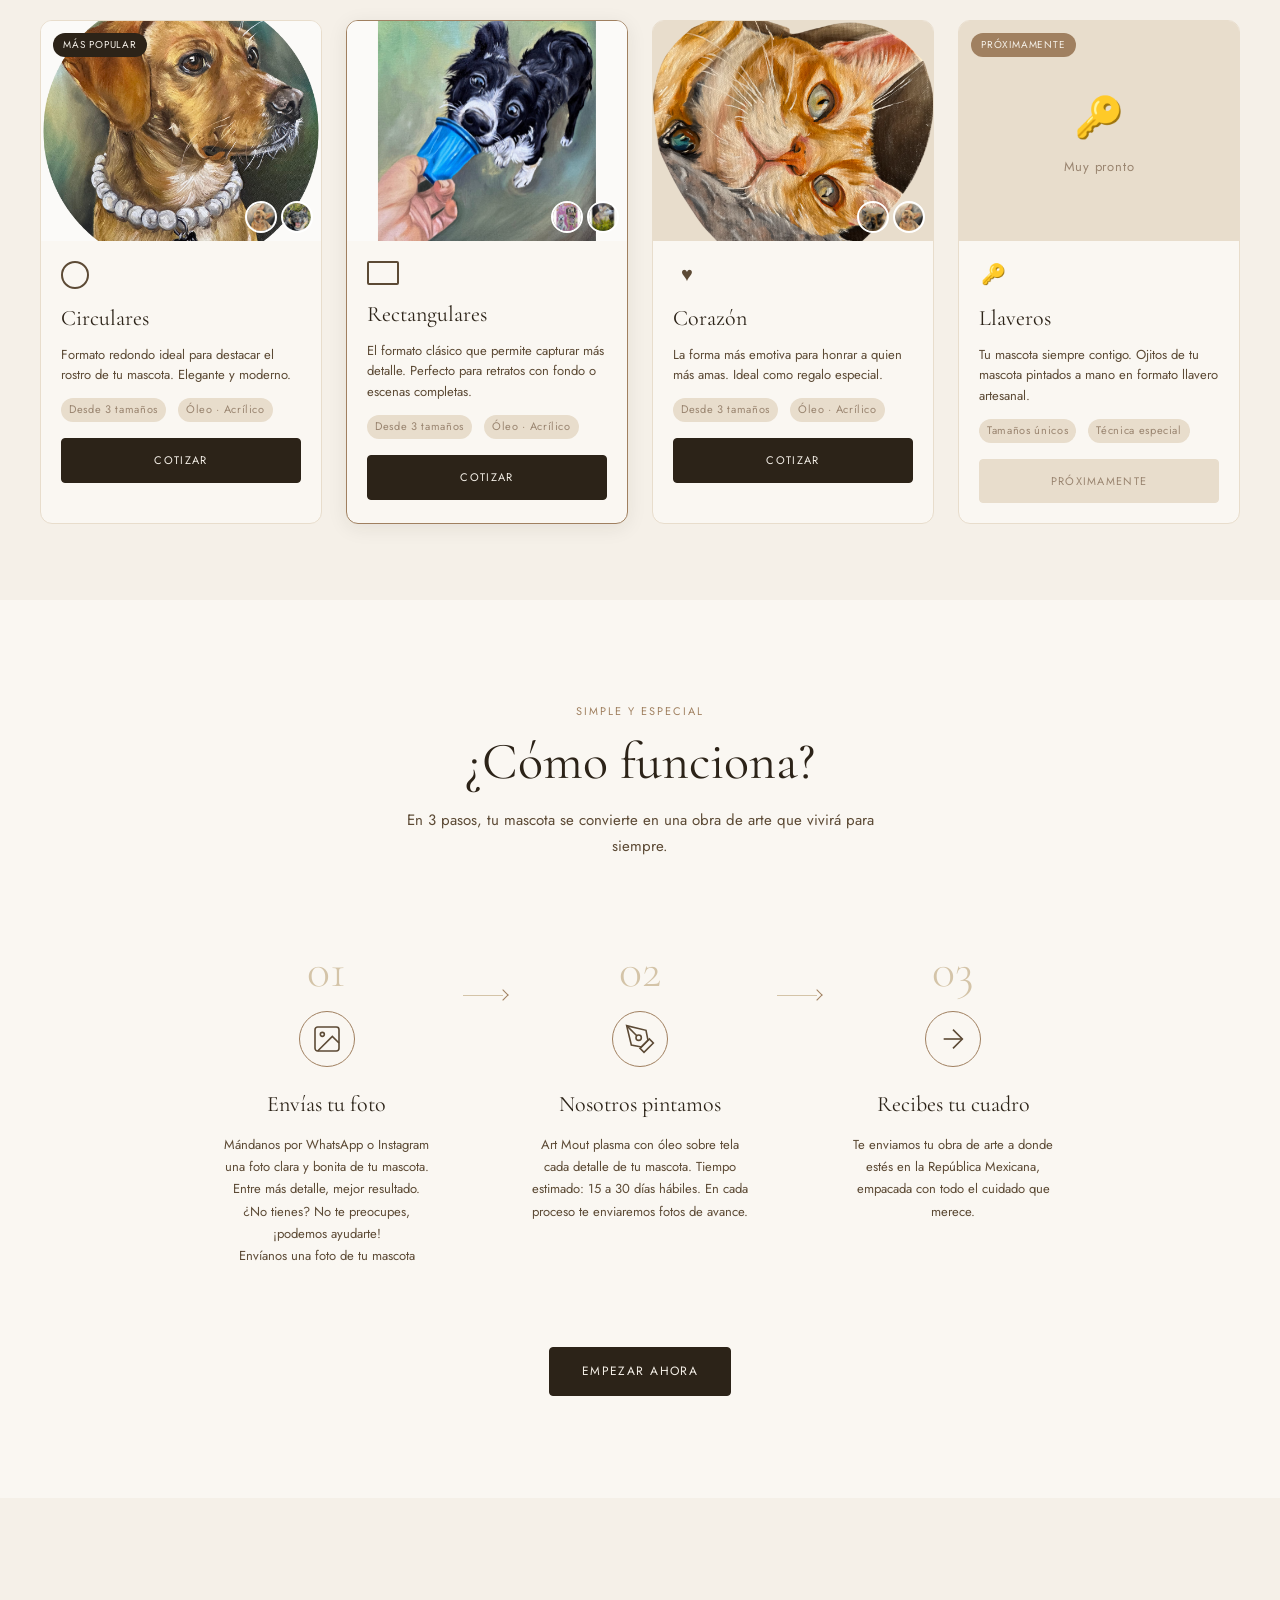
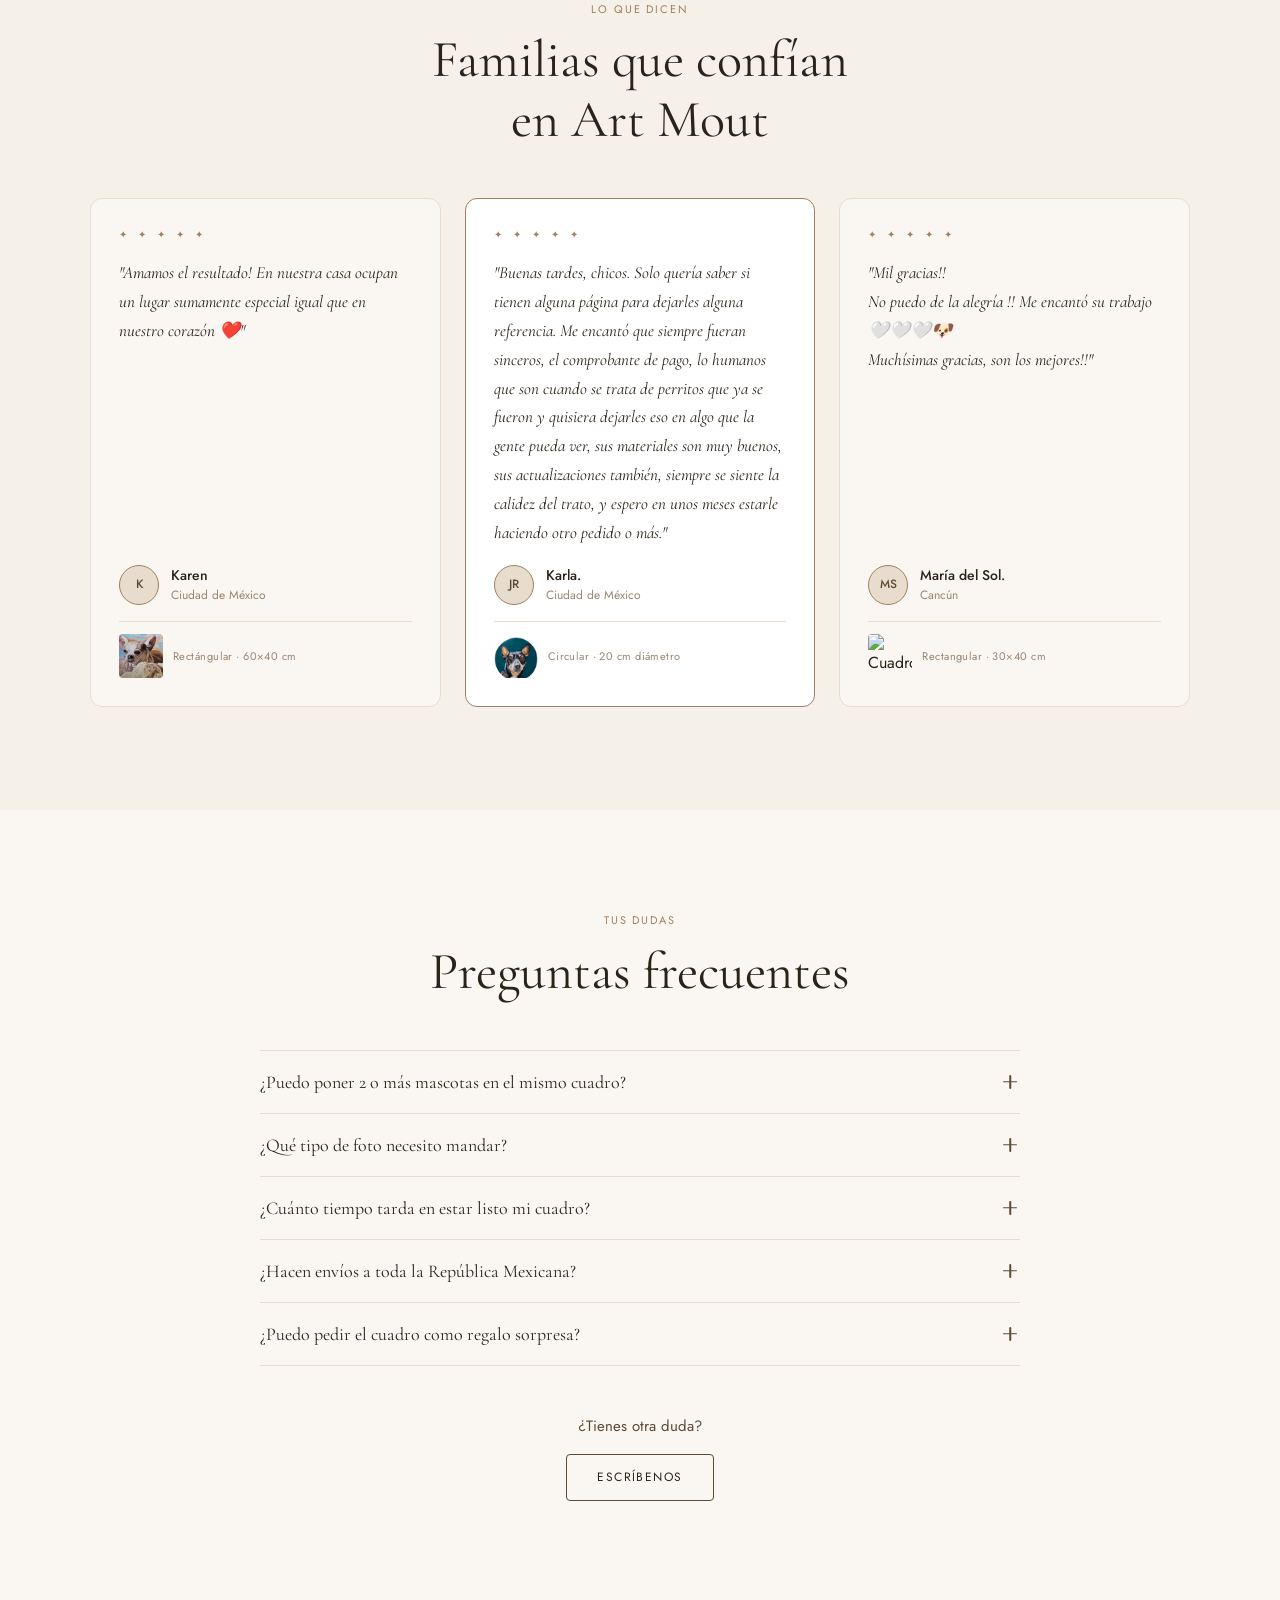
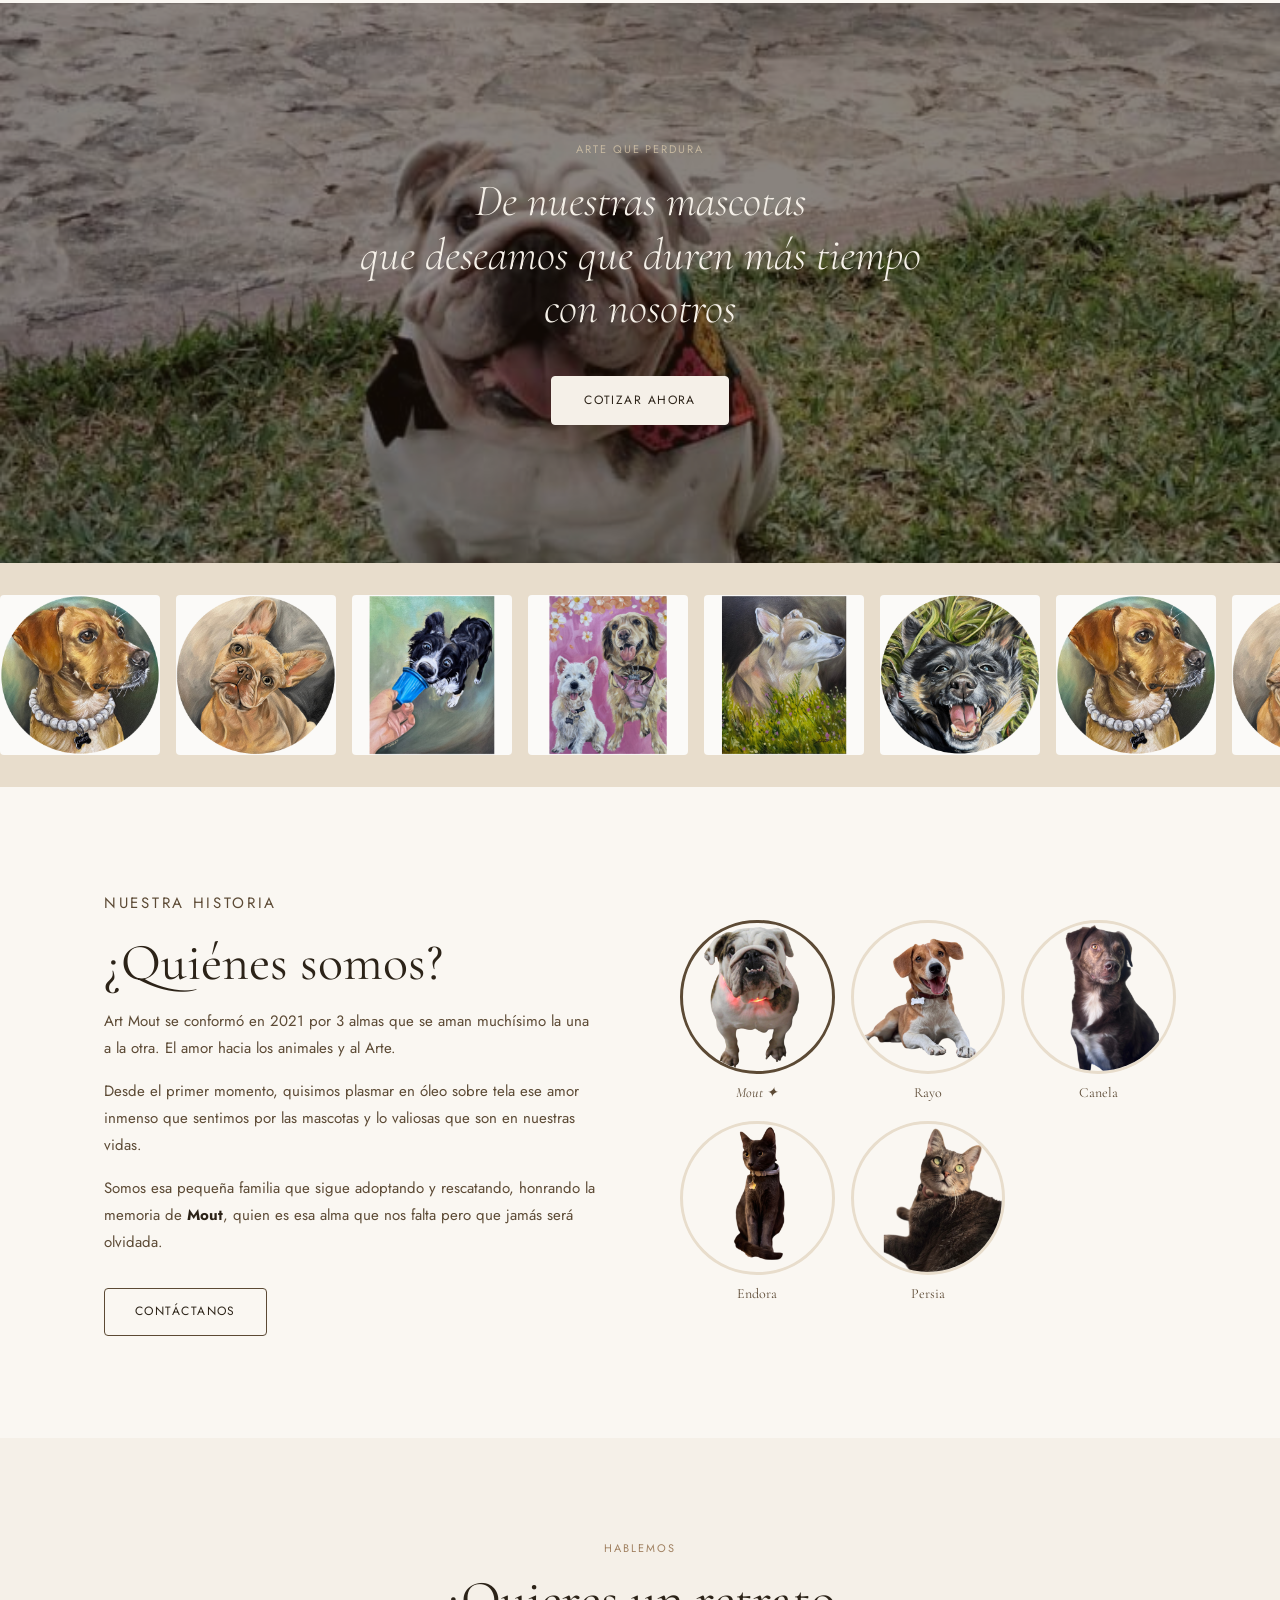
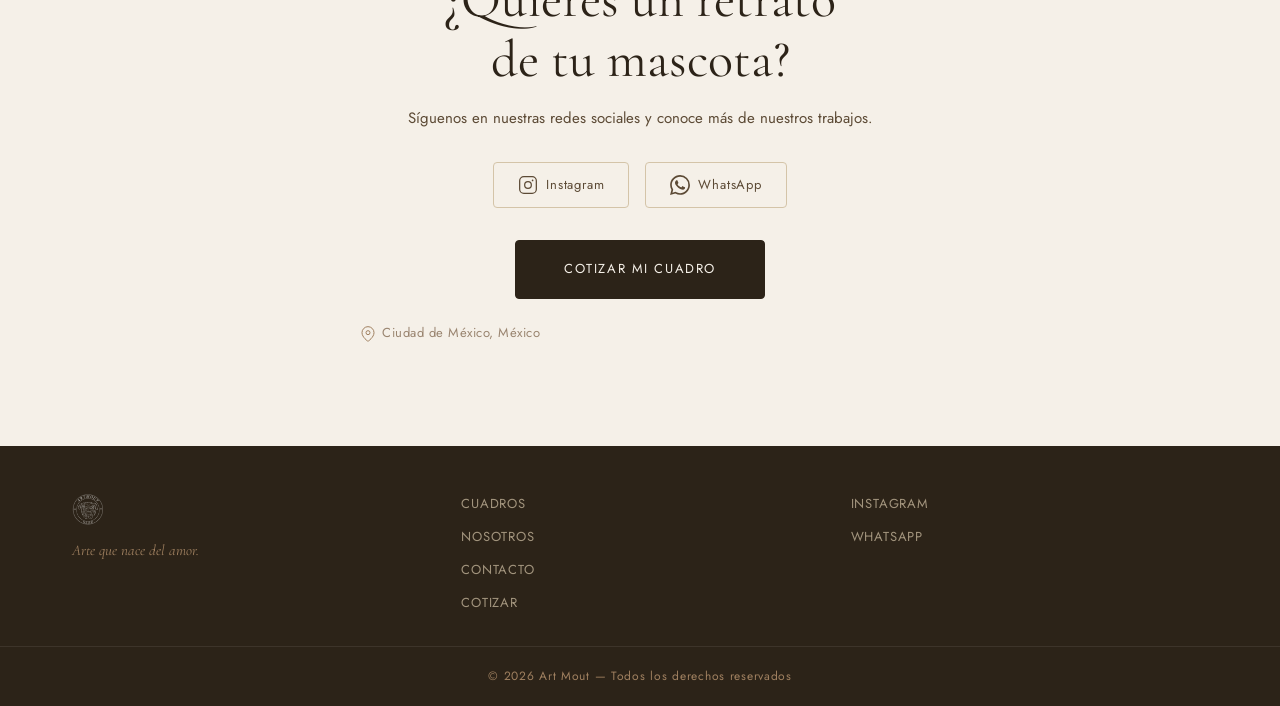
==== commit 015ebb8c: "Agrego Google Analytics G-N7B3B3Q5H7" ====
--- a/index.html
+++ b/index.html
@@ -8,14 +8,14 @@
   <meta name="keywords" content="retrato mascota óleo, cuadro mascota pintado a mano, retrato perro gato óleo CDMX, arte mascota México, regalo mascota personalizado, Art Mout" />
   <meta name="author" content="Art Mout" />
   <meta name="robots" content="index, follow" />
-  <link rel="canonical" href="https://artmout.com/" />
+  <link rel="canonical" href="https://artmout.mx/" />
 
   <!-- Open Graph: preview al compartir en WhatsApp, Instagram, Facebook -->
   <meta property="og:type" content="website" />
-  <meta property="og:url" content="https://artmout.com/" />
+  <meta property="og:url" content="https://artmout.mx/" />
   <meta property="og:title" content="Art Mout — Retratos de mascotas pintados a mano en óleo" />
   <meta property="og:description" content="Inmortalizamos a tu mascota en una obra de arte única, pintada en óleo sobre tela. Envíos a toda la República Mexicana." />
-  <meta property="og:image" content="https://artmout.com/IMG/og-preview.png" />
+  <meta property="og:image" content="https://artmout.mx/IMG/og-preview.png" />
   <meta property="og:locale" content="es_MX" />
   <meta property="og:site_name" content="Art Mout" />
 
@@ -23,7 +23,7 @@
   <meta name="twitter:card" content="summary_large_image" />
   <meta name="twitter:title" content="Art Mout — Retratos de mascotas pintados a mano en óleo" />
   <meta name="twitter:description" content="Inmortalizamos a tu mascota en una obra de arte única, pintada en óleo sobre tela." />
-  <meta name="twitter:image" content="https://artmout.com/IMG/og-preview.png" />
+  <meta name="twitter:image" content="https://artmout.mx/IMG/og-preview.png" />
 
   <!-- Favicon -->
   <link rel="icon" type="image/png" href="IMG/logo-mout.png" />
@@ -42,8 +42,8 @@
     "name": "Art Mout",
     "description": "Retratos únicos de mascotas pintados a mano en óleo sobre tela. Circulares, rectangulares y en forma de corazón.",
     "url": "https://artmout.mx",
-    "logo": "https://artmout.com/IMG/logo-mout.png",
-    "image": "https://artmout.com/IMG/og-preview.png",
+    "logo": "https://artmout.mx/IMG/logo-mout.png",
+    "image": "https://artmout.mx/IMG/og-preview.png",
     "address": {
       "@type": "PostalAddress",
       "addressLocality": "Ciudad de México",
@@ -62,6 +62,14 @@
     "priceRange": "$$"
   }
   </script>
+  <!-- Google Analytics -->
+  <script async src="https://www.googletagmanager.com/gtag/js?id=G-N7B3B3Q5H7"></script>
+  <script>
+    window.dataLayer = window.dataLayer || [];
+    function gtag(){dataLayer.push(arguments);}
+    gtag('js', new Date());
+    gtag('config', 'G-N7B3B3Q5H7');
+  </script>
 </head>
 <body>
 
@@ -118,7 +126,7 @@
   <section class="hero" id="inicio">
     <div class="hero-split">
       <div class="hero-left">
-        <img src="IMG/logo-mout-index.png" alt="Art Mout" class="hero-logo-split" />
+        <img src="IMG/logo-mout.png" alt="Art Mout" class="hero-logo-split" />
       </div>
       <div class="hero-right">
         <p class="hero-eyebrow">Óleo sobre tela · Hecho a mano</p>
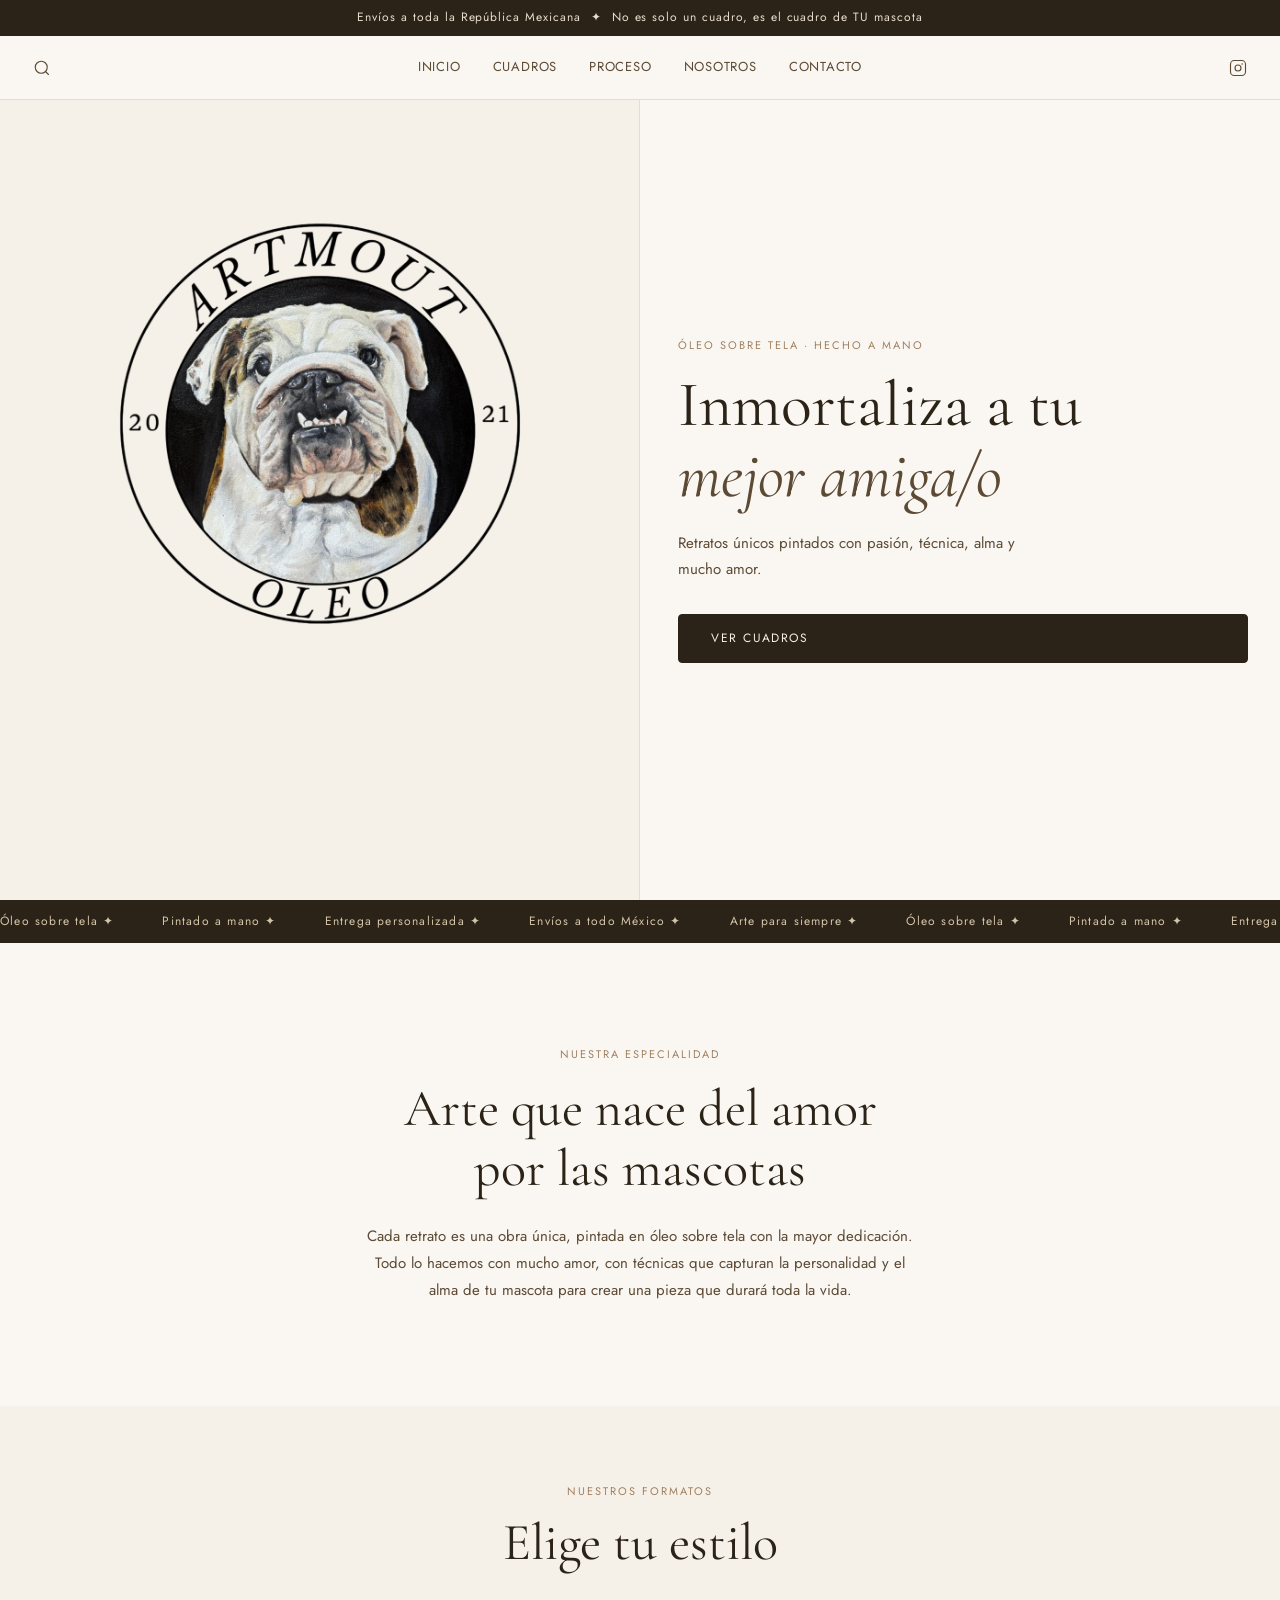
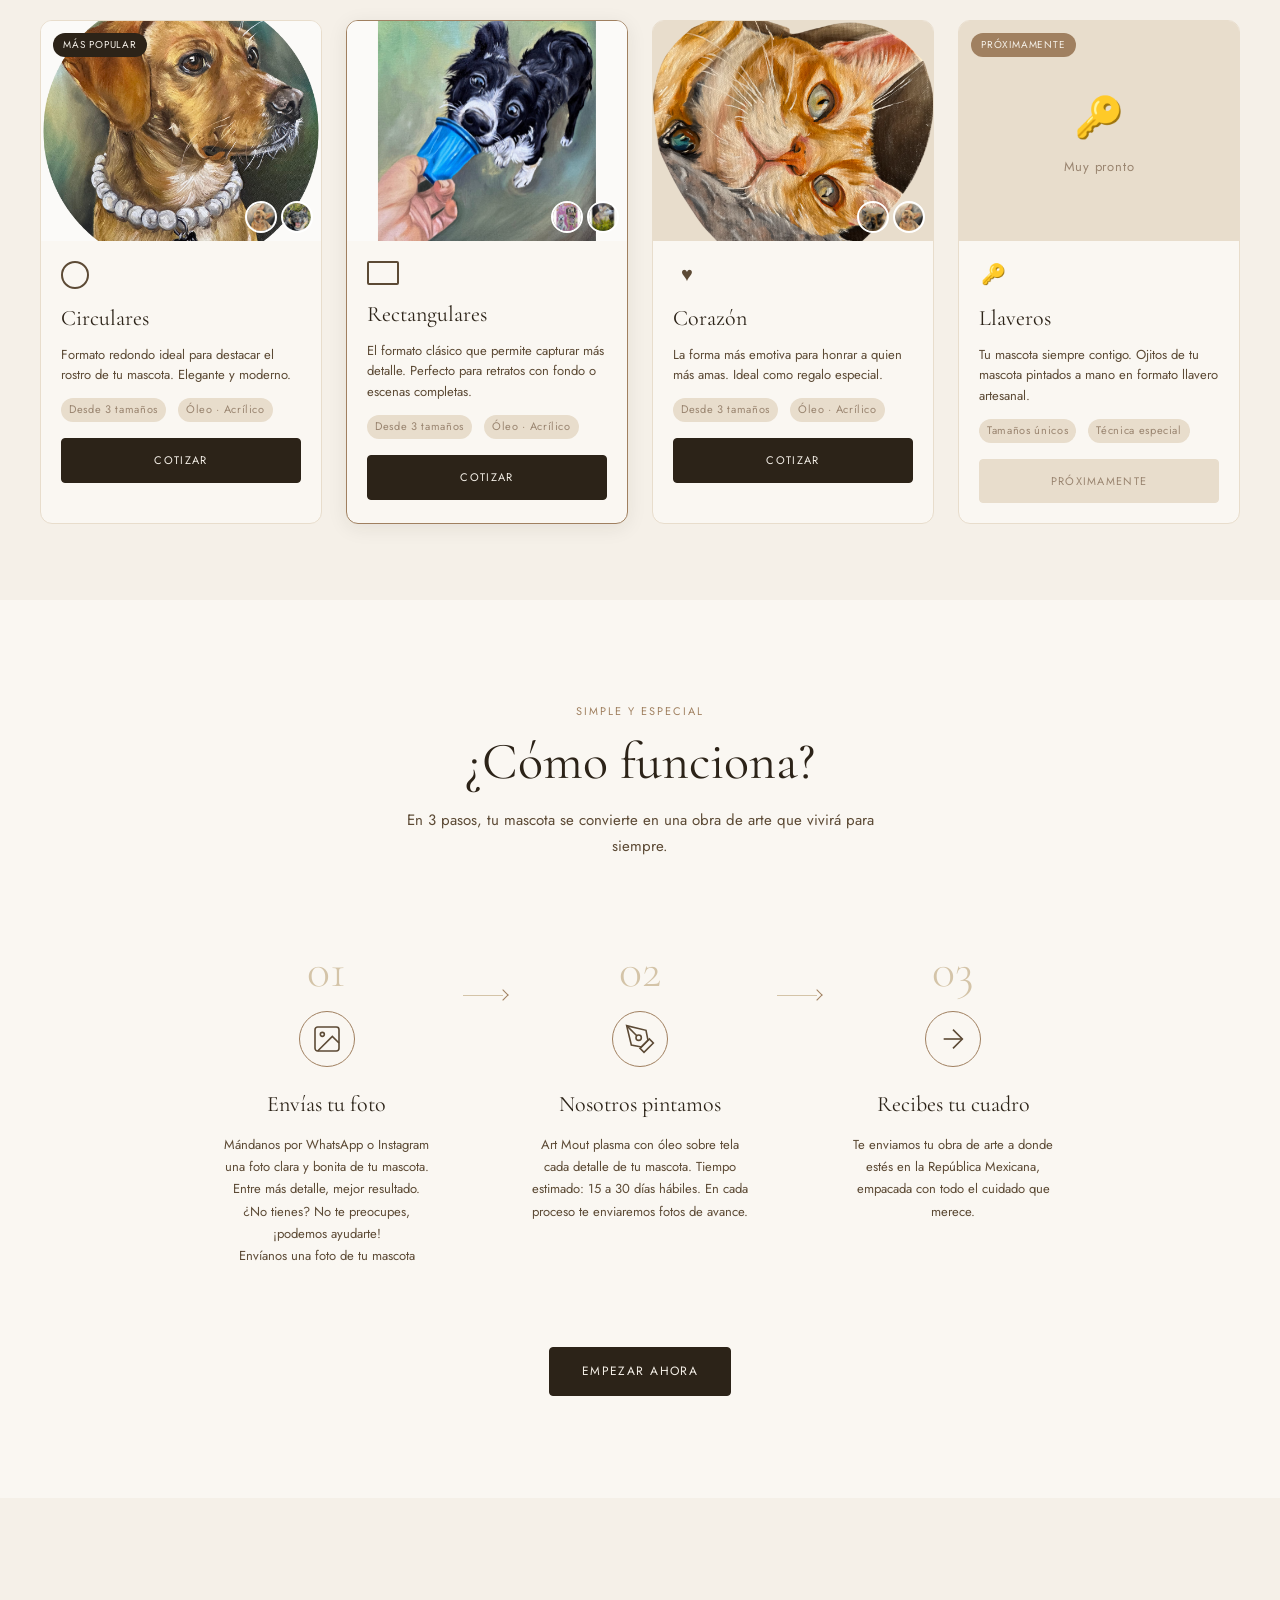
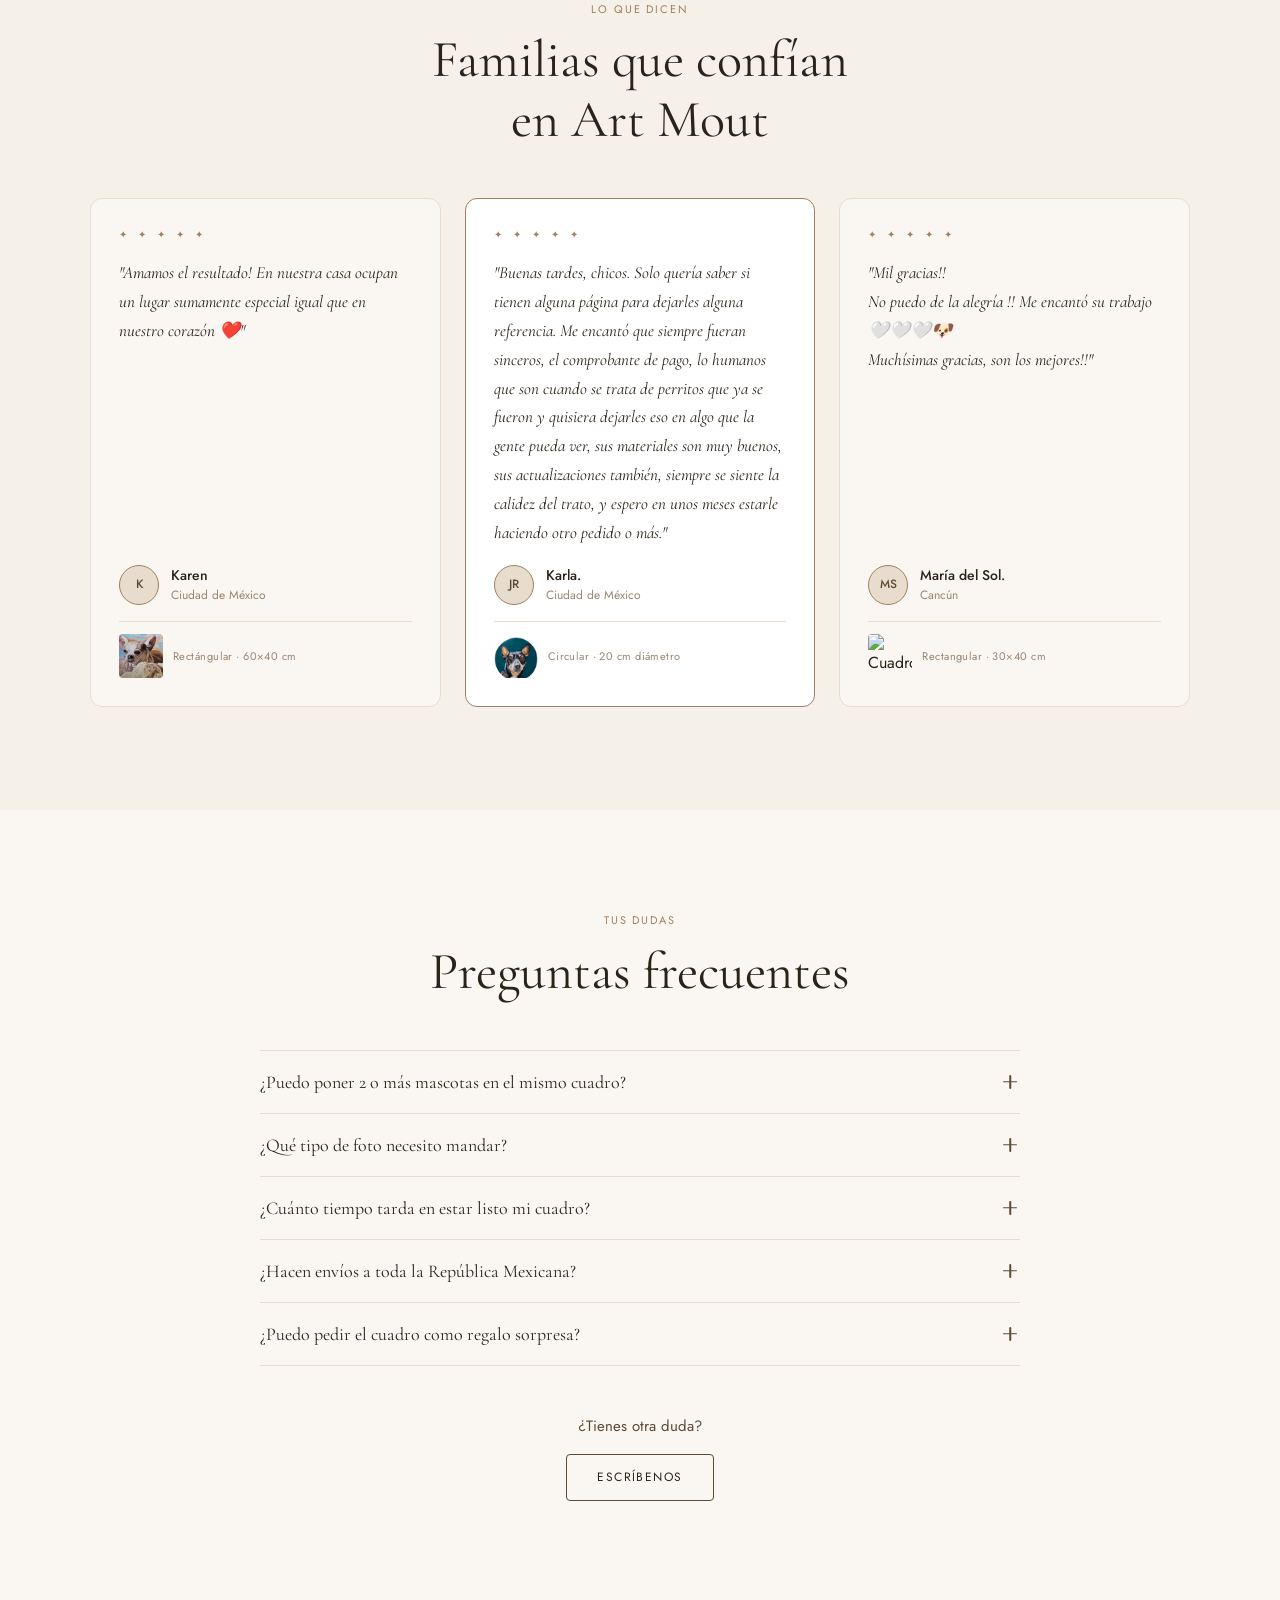
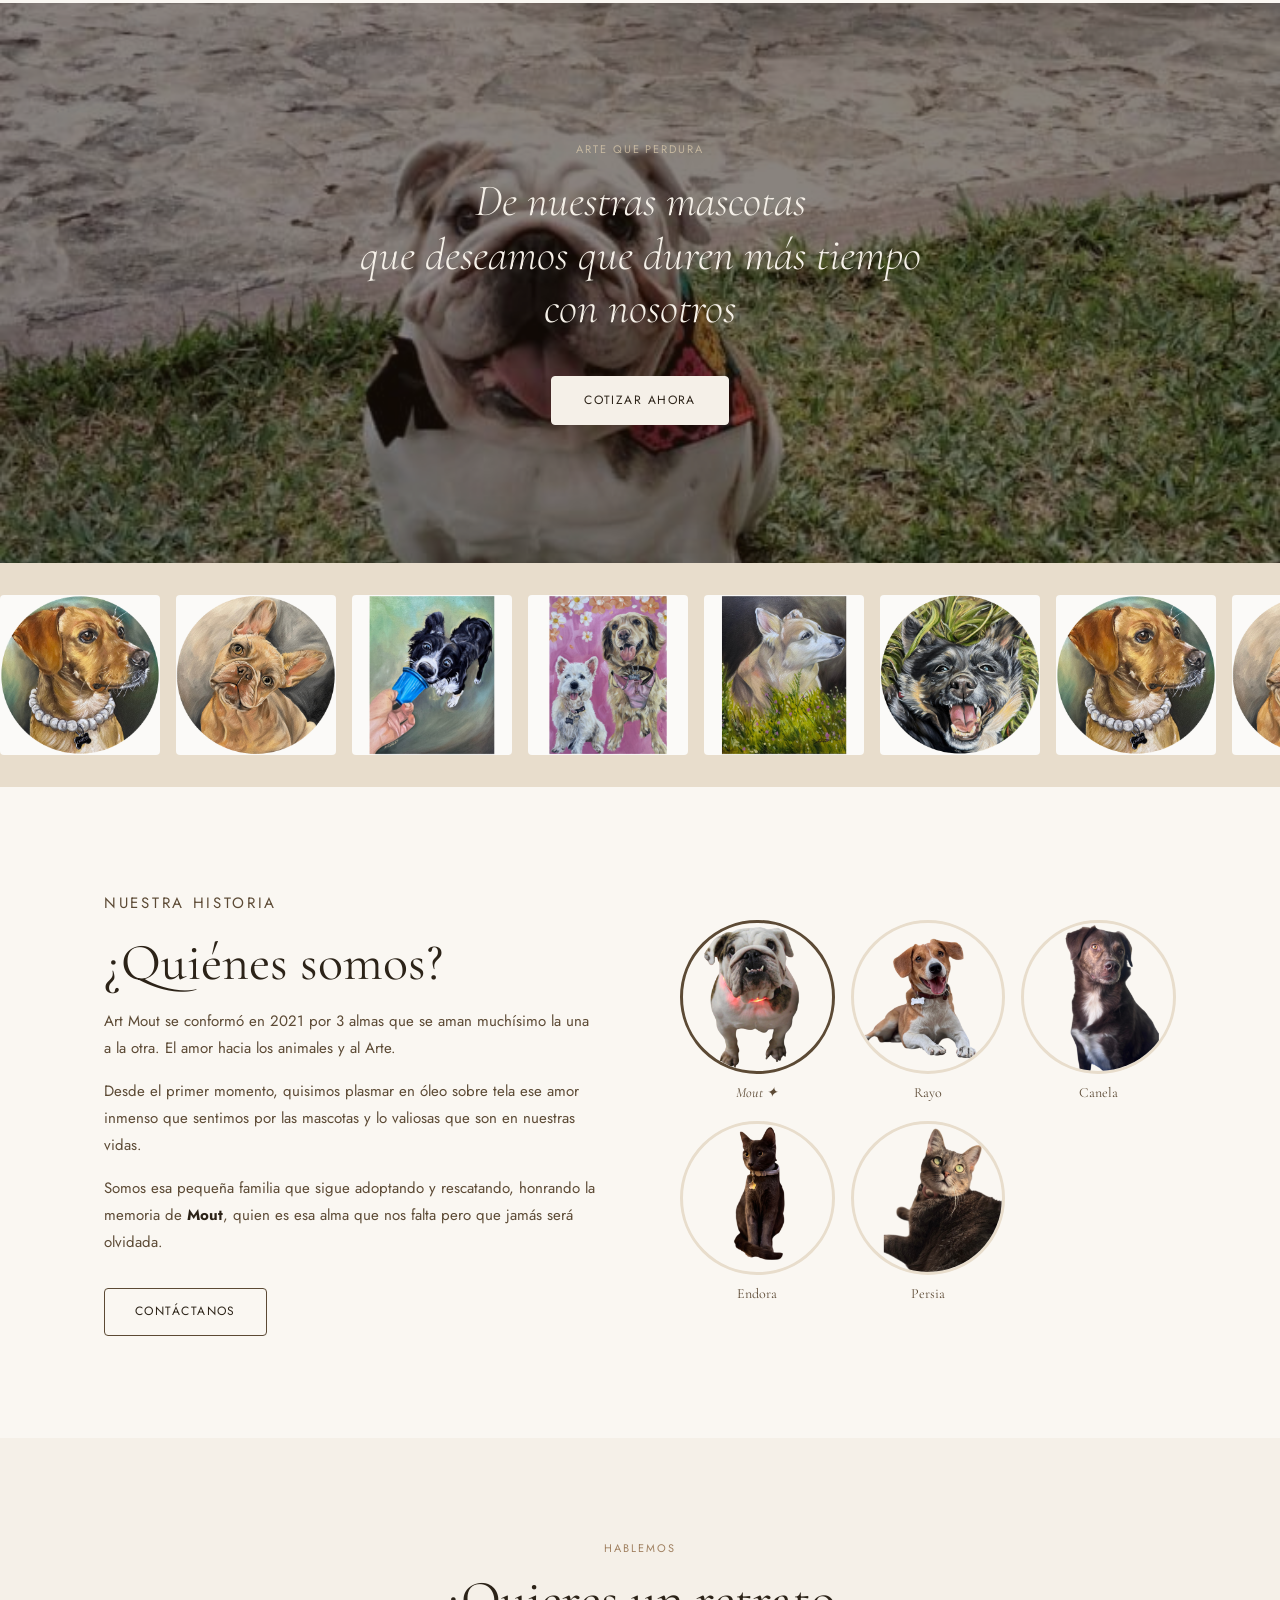
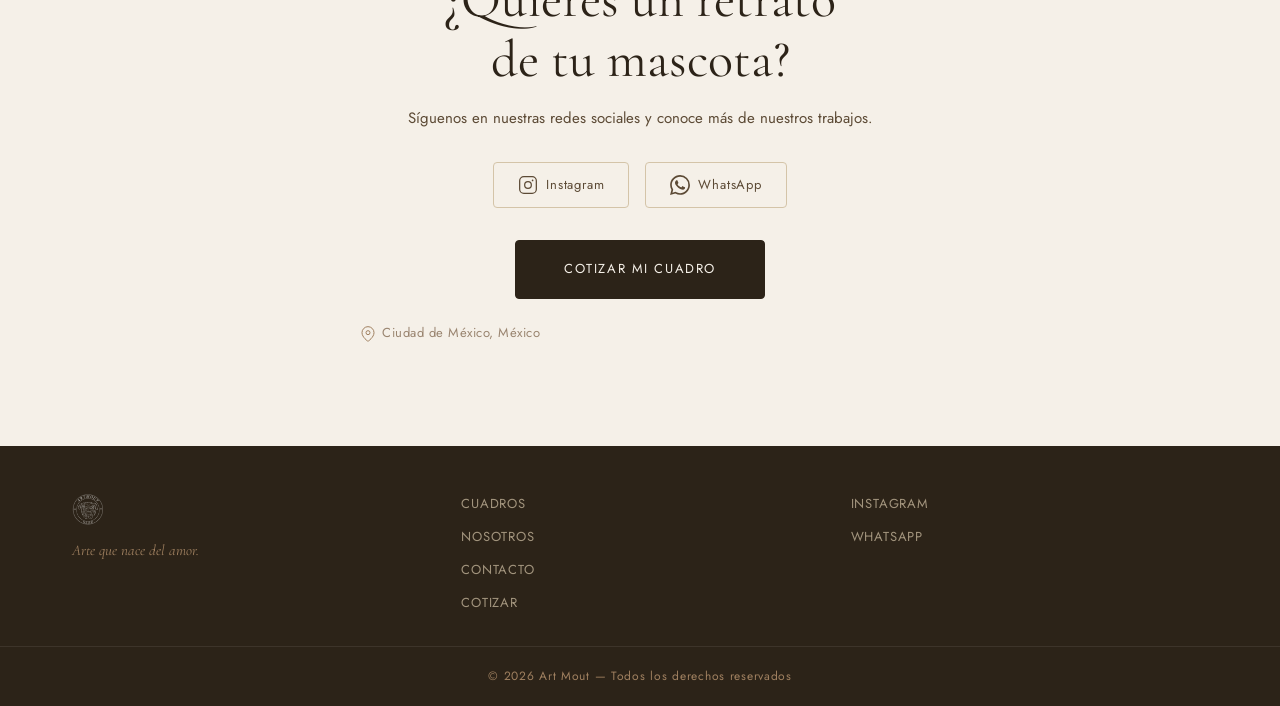
==== commit b60e482c: "Logo-1" ====
--- a/index.html
+++ b/index.html
@@ -126,7 +126,7 @@
   <section class="hero" id="inicio">
     <div class="hero-split">
       <div class="hero-left">
-        <img src="IMG/logo-mout.png" alt="Art Mout" class="hero-logo-split" />
+        <img src="IMG/logo-mout-index.png" alt="Art Mout" class="hero-logo-split" />
       </div>
       <div class="hero-right">
         <p class="hero-eyebrow">Óleo sobre tela · Hecho a mano</p>
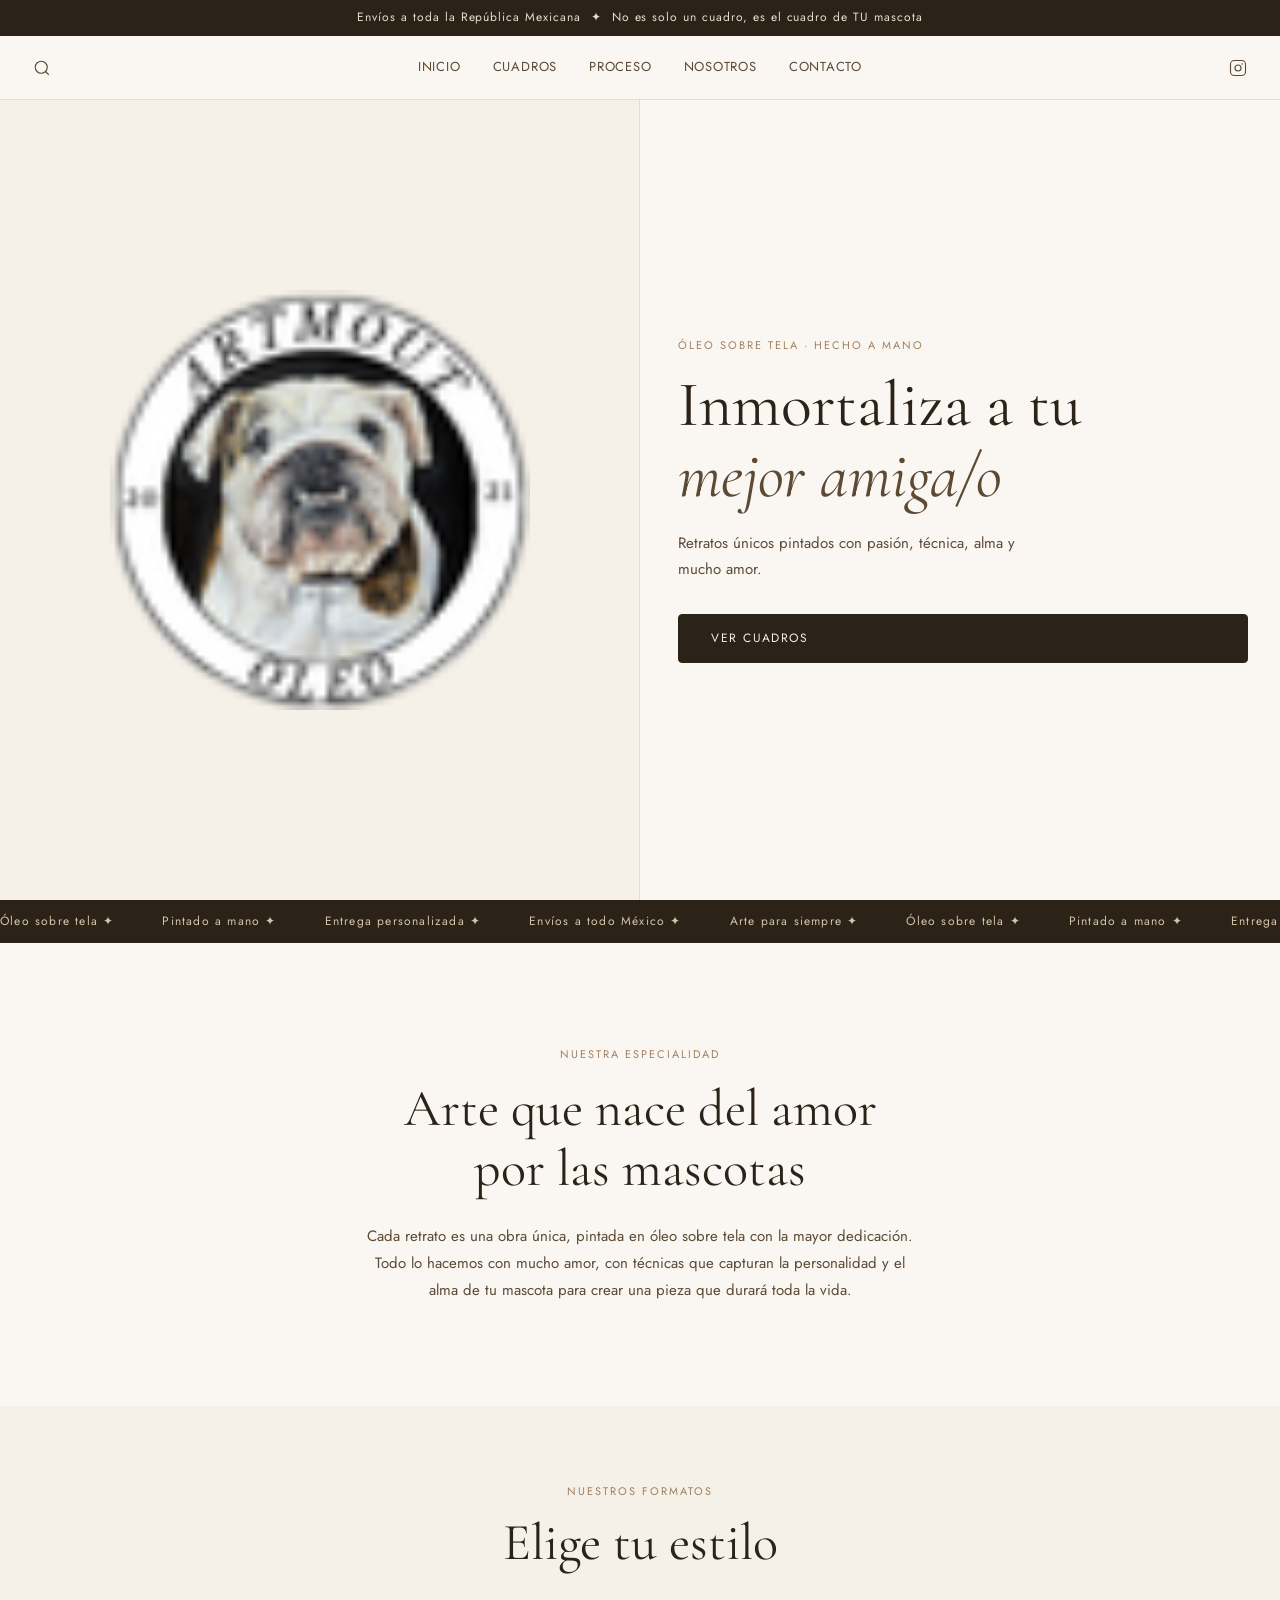
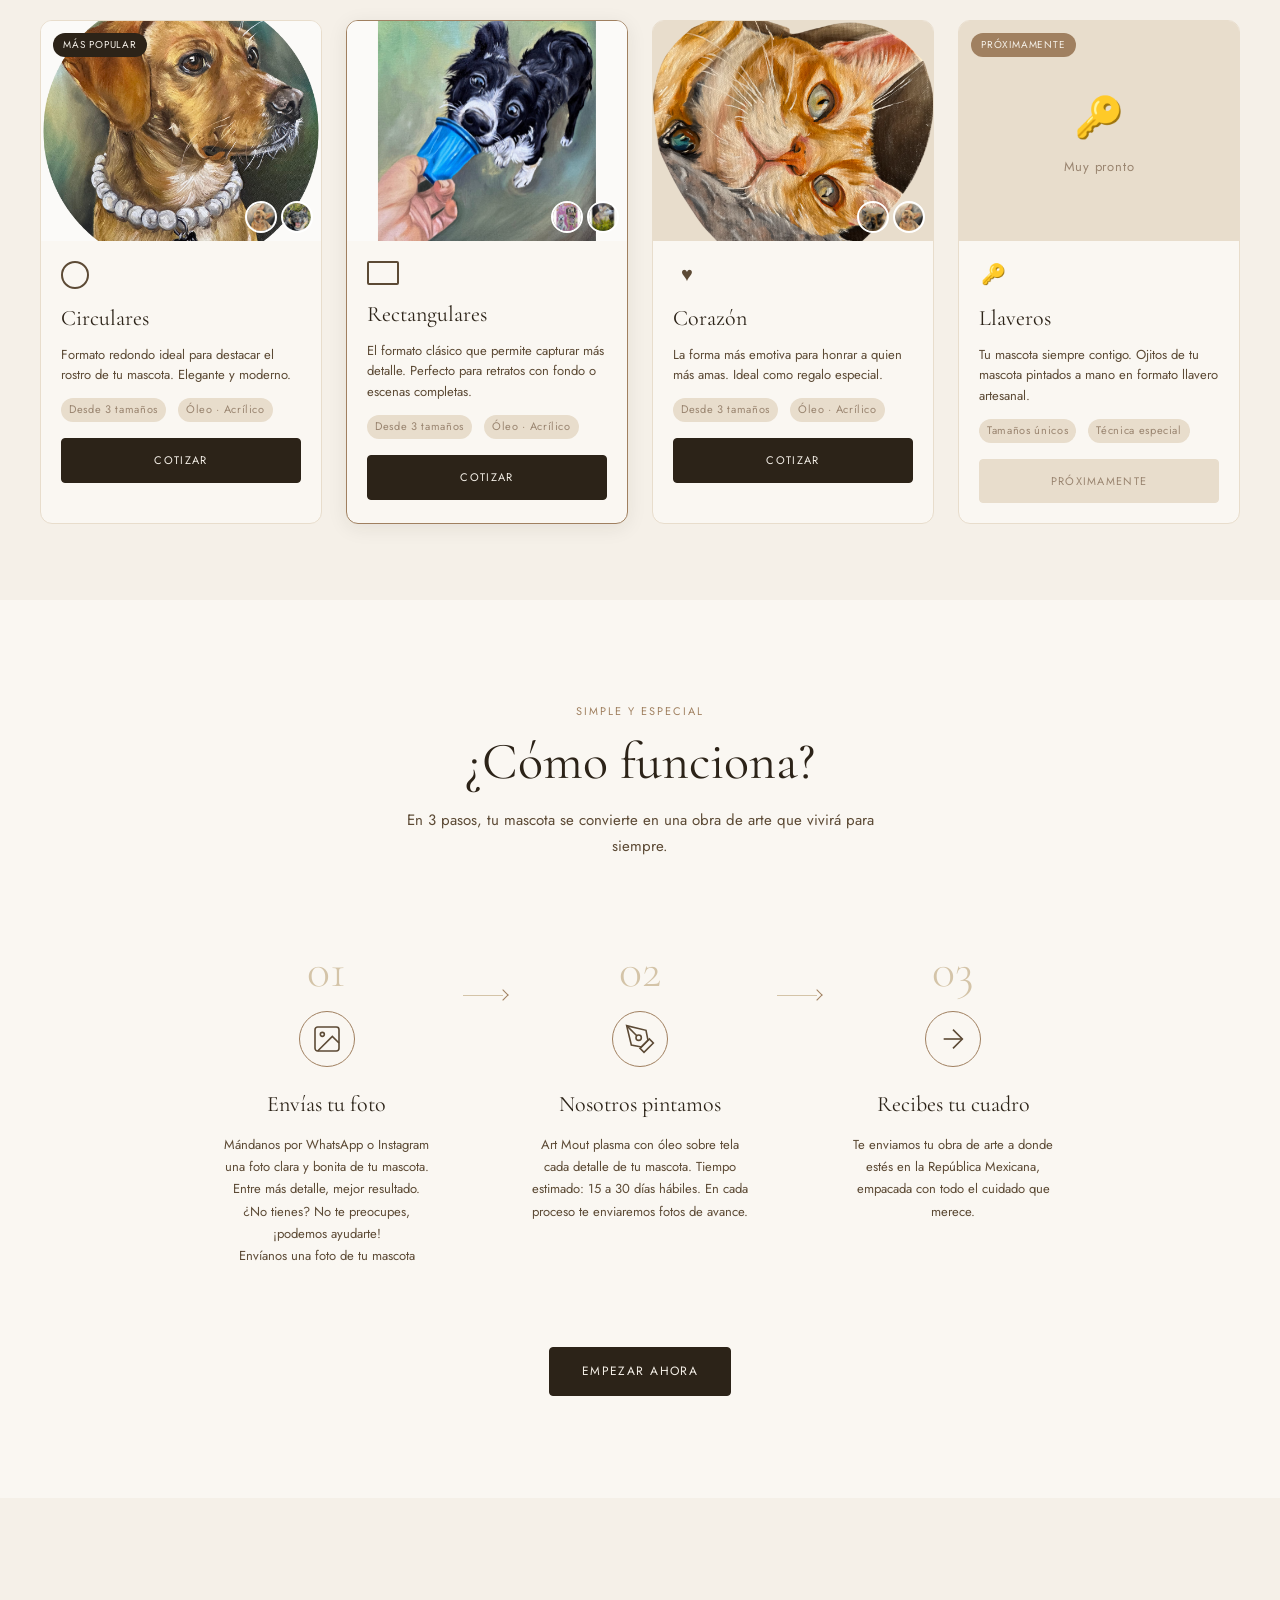
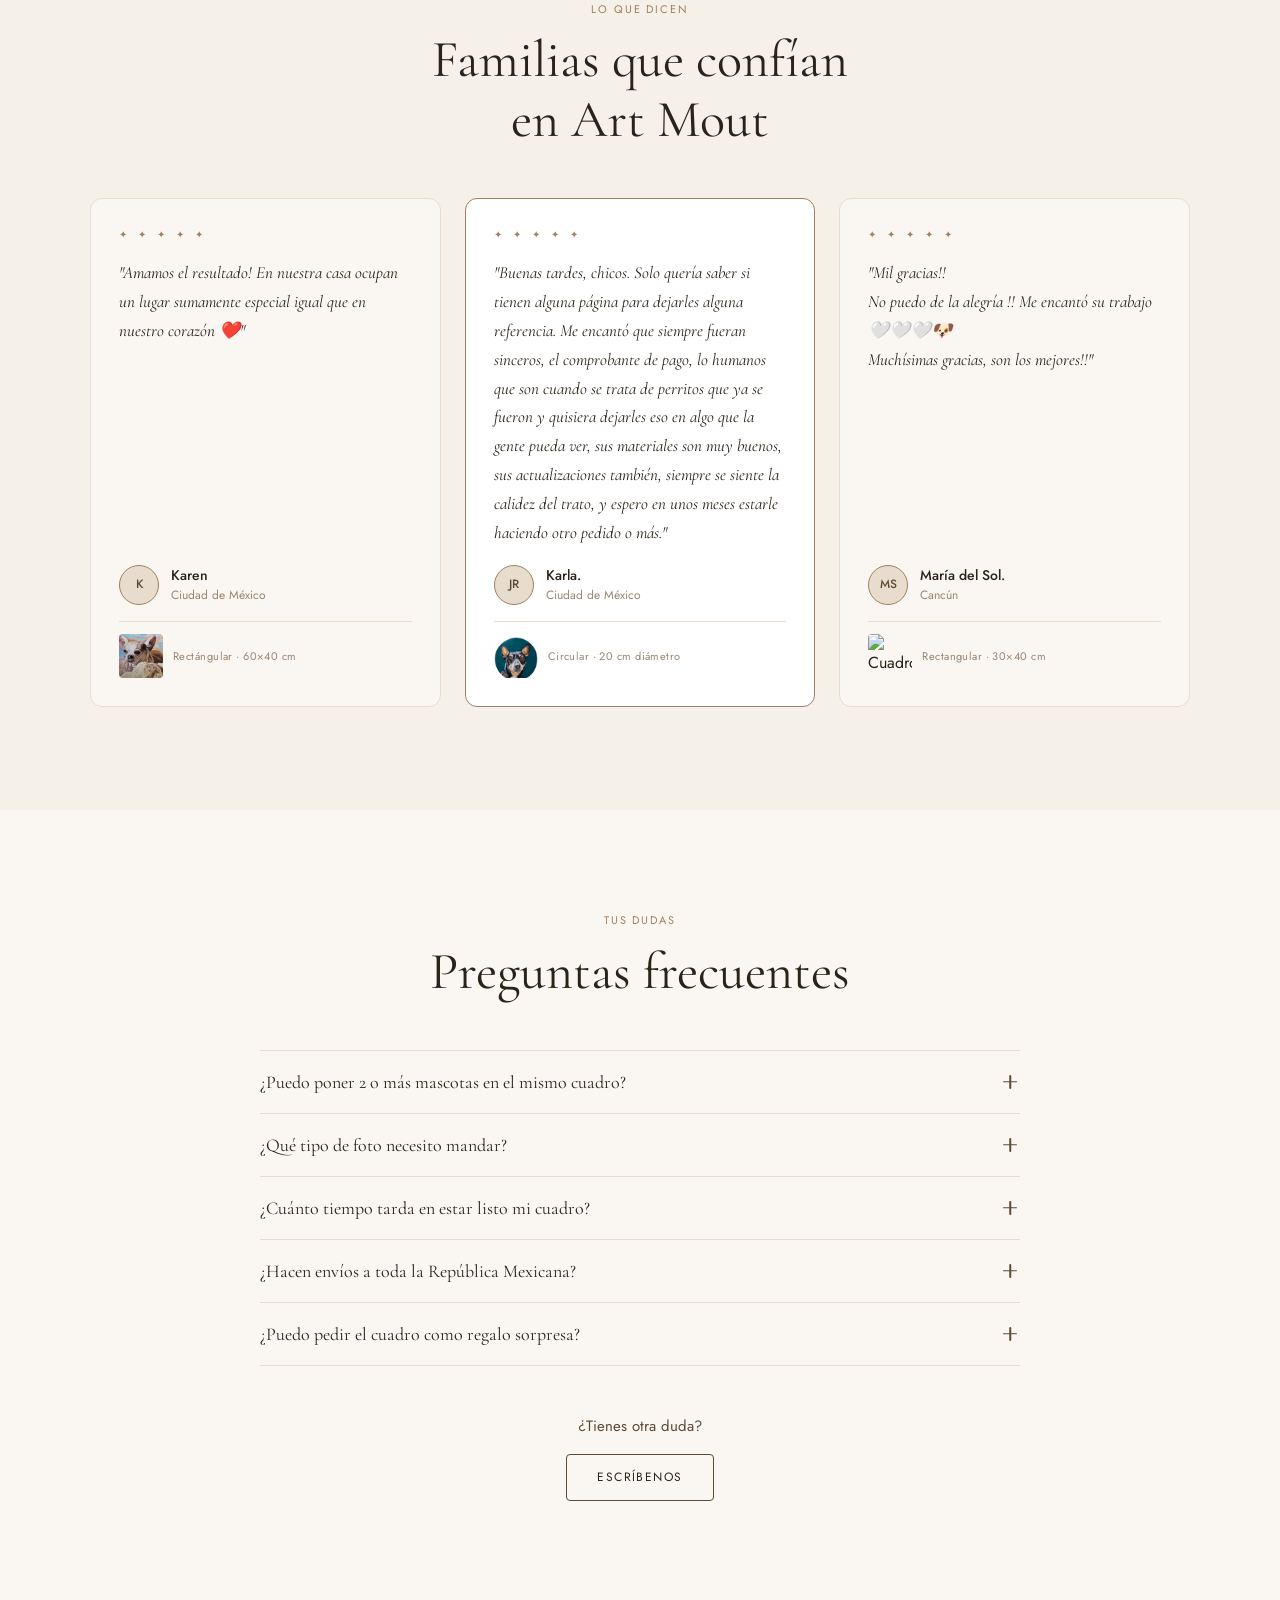
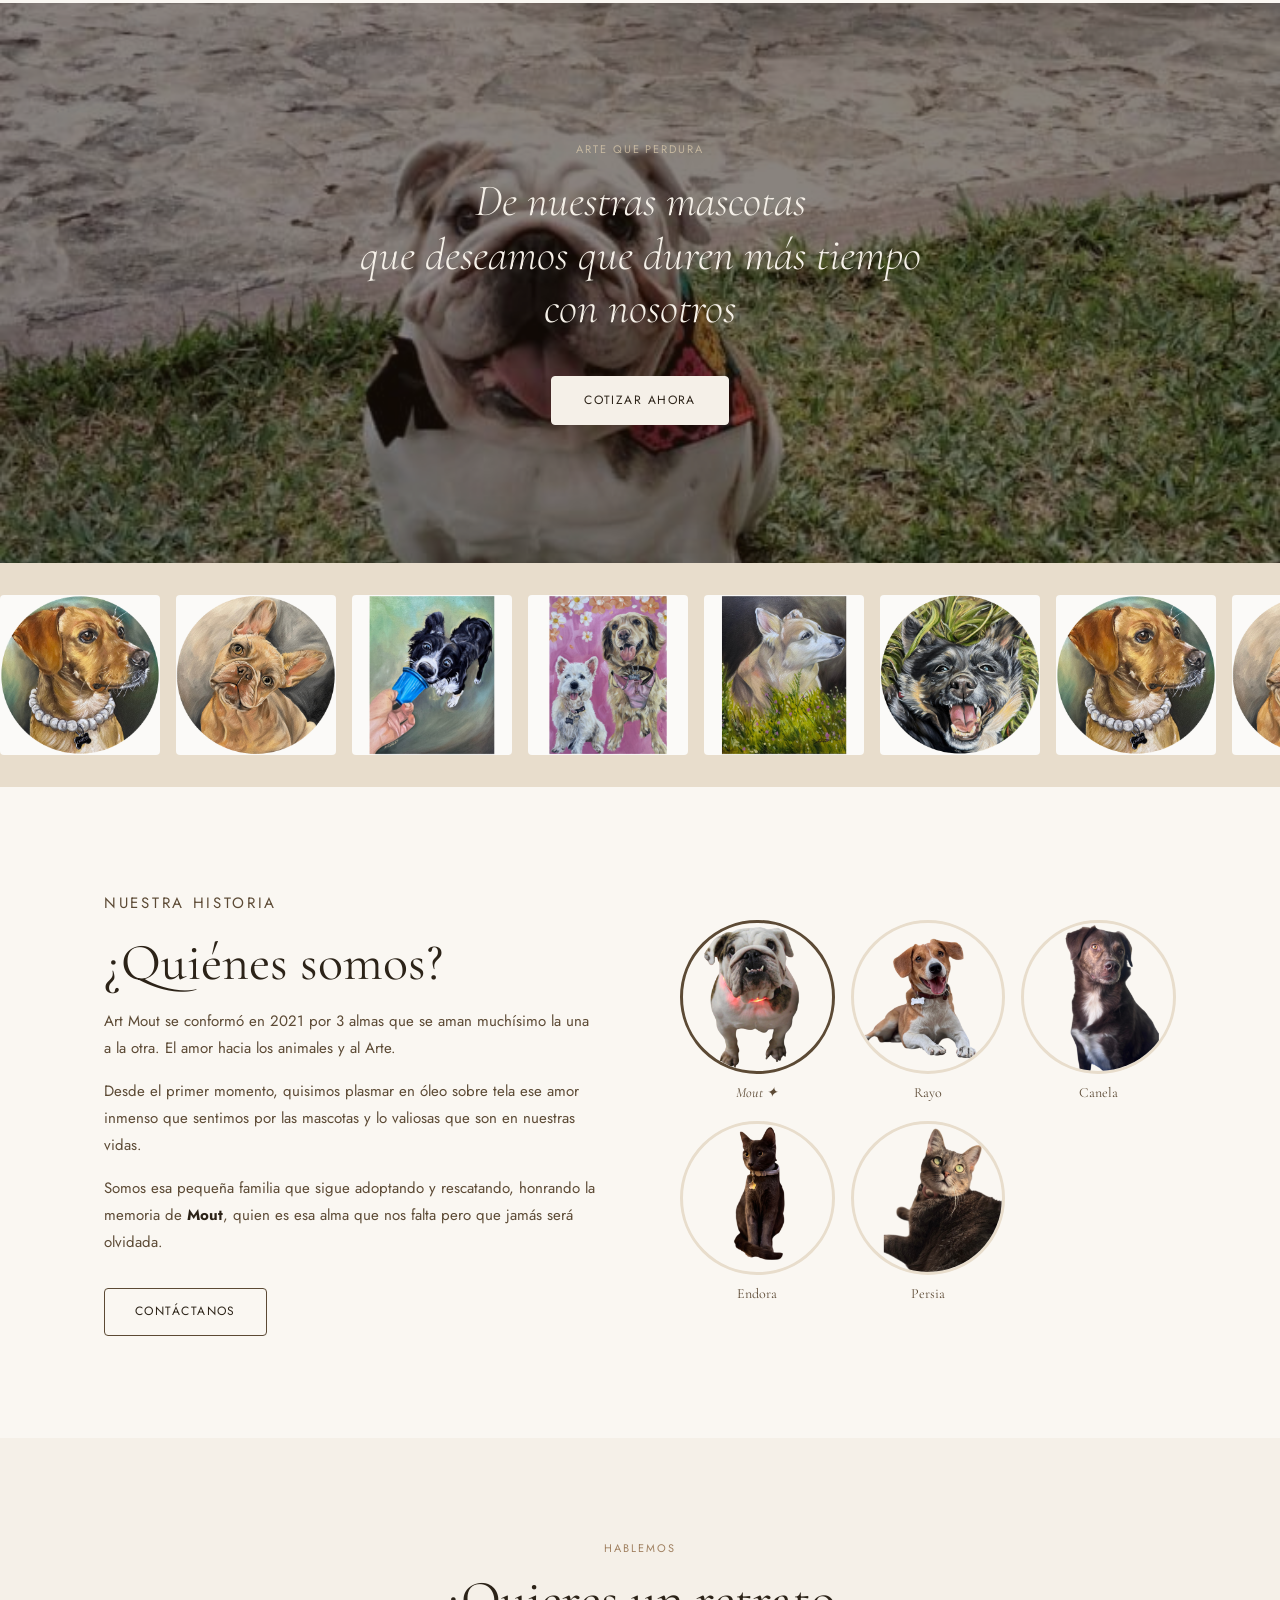
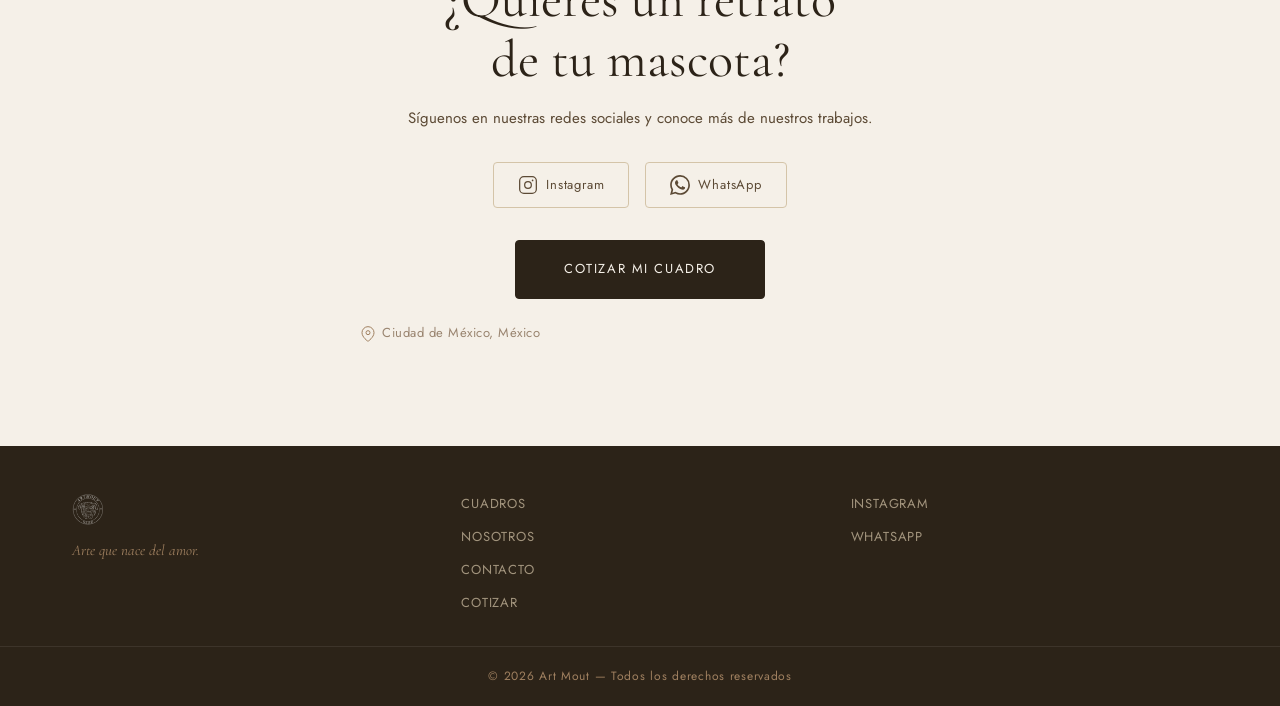
==== commit 53d70ef3: "Agrego sitemap.xml" ====
--- a/index.html
+++ b/index.html
@@ -62,14 +62,6 @@
     "priceRange": "$$"
   }
   </script>
-  <!-- Google Analytics -->
-  <script async src="https://www.googletagmanager.com/gtag/js?id=G-N7B3B3Q5H7"></script>
-  <script>
-    window.dataLayer = window.dataLayer || [];
-    function gtag(){dataLayer.push(arguments);}
-    gtag('js', new Date());
-    gtag('config', 'G-N7B3B3Q5H7');
-  </script>
 </head>
 <body>
 
@@ -126,7 +118,7 @@
   <section class="hero" id="inicio">
     <div class="hero-split">
       <div class="hero-left">
-        <img src="IMG/logo-mout-index.png" alt="Art Mout" class="hero-logo-split" />
+        <img src="IMG/logo-mout.png" alt="Art Mout" class="hero-logo-split" />
       </div>
       <div class="hero-right">
         <p class="hero-eyebrow">Óleo sobre tela · Hecho a mano</p>
--- a/style.css
+++ b/style.css
@@ -425,12 +425,12 @@
   .hero-left {
     border-right: none;
     border-bottom: 1px solid var(--beige);
-    padding: 3rem 2rem 2.5rem;
+    padding: 1.5rem 1.5rem 1rem;
     justify-content: center;
   }
 
   .hero-logo-split {
-    width: min(200px, 58vw);
+    width: min(280px, 80vw);
   }
 
   .hero-right {
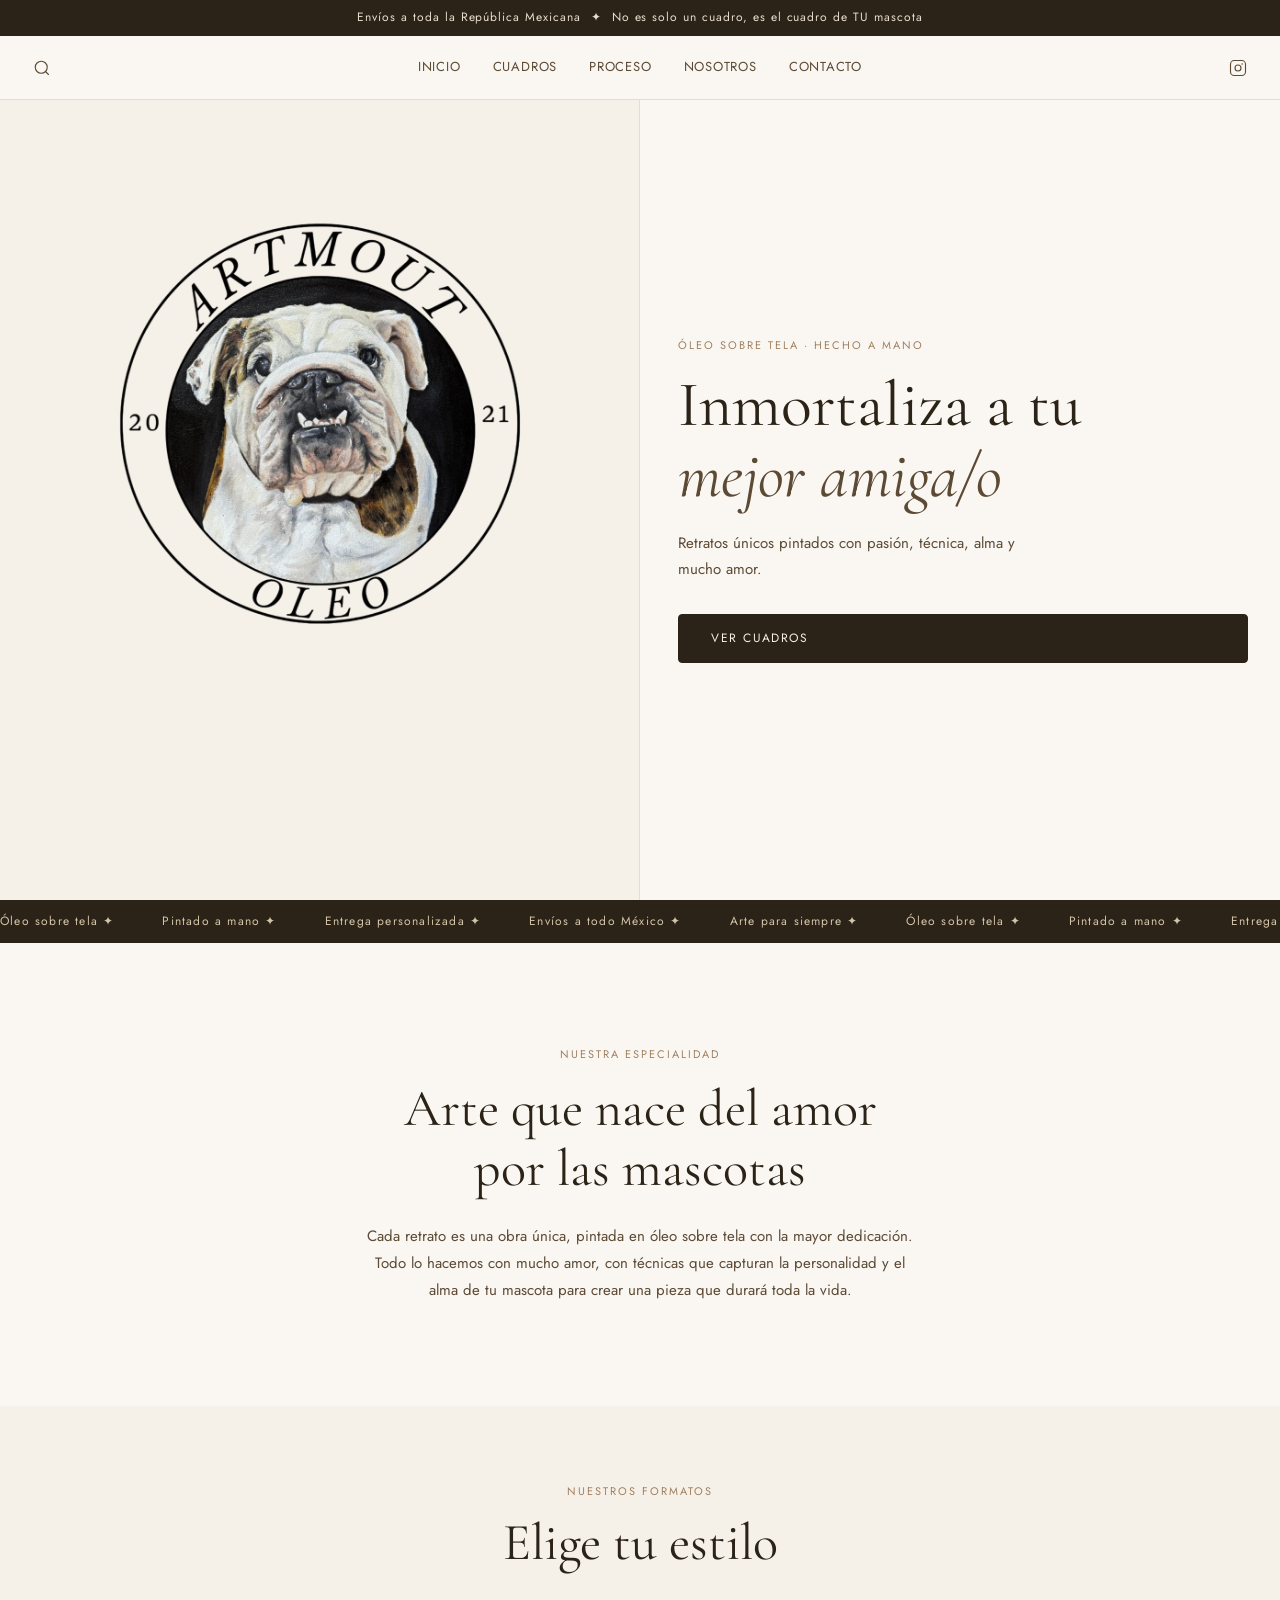
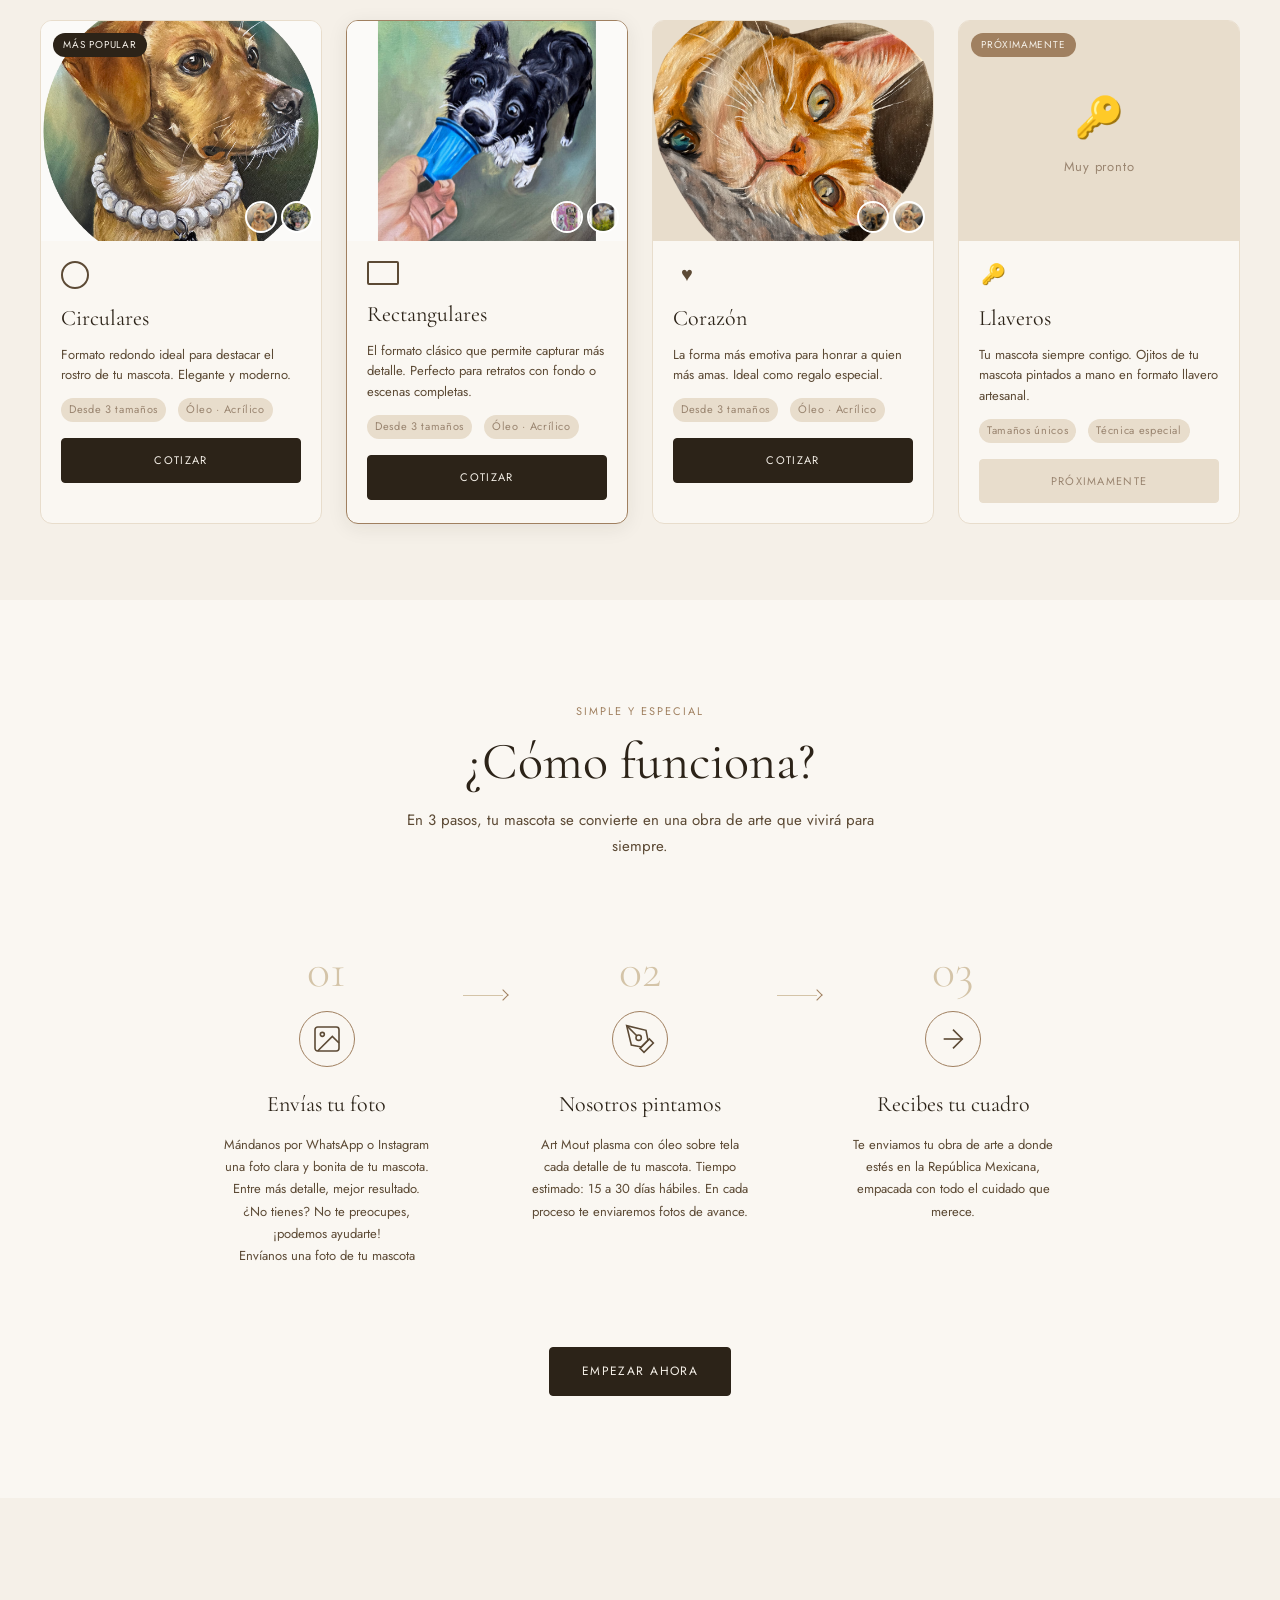
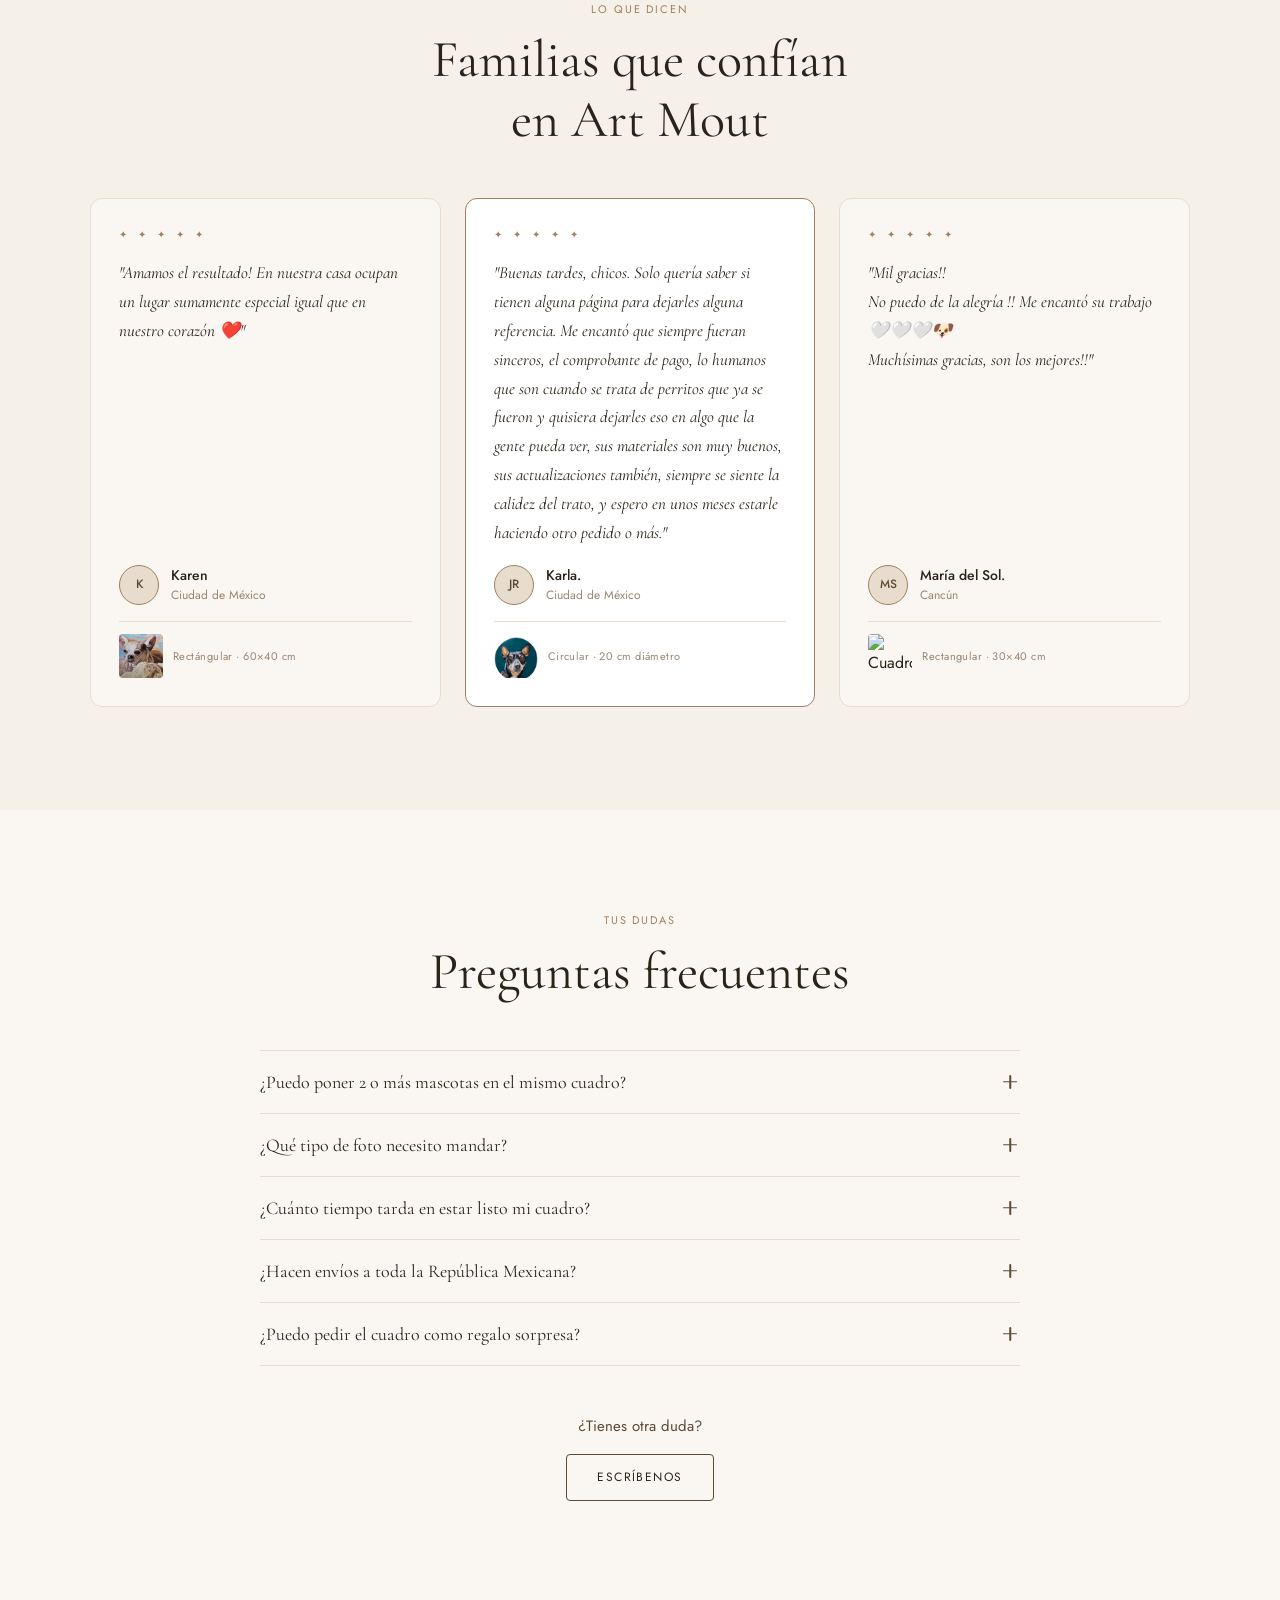
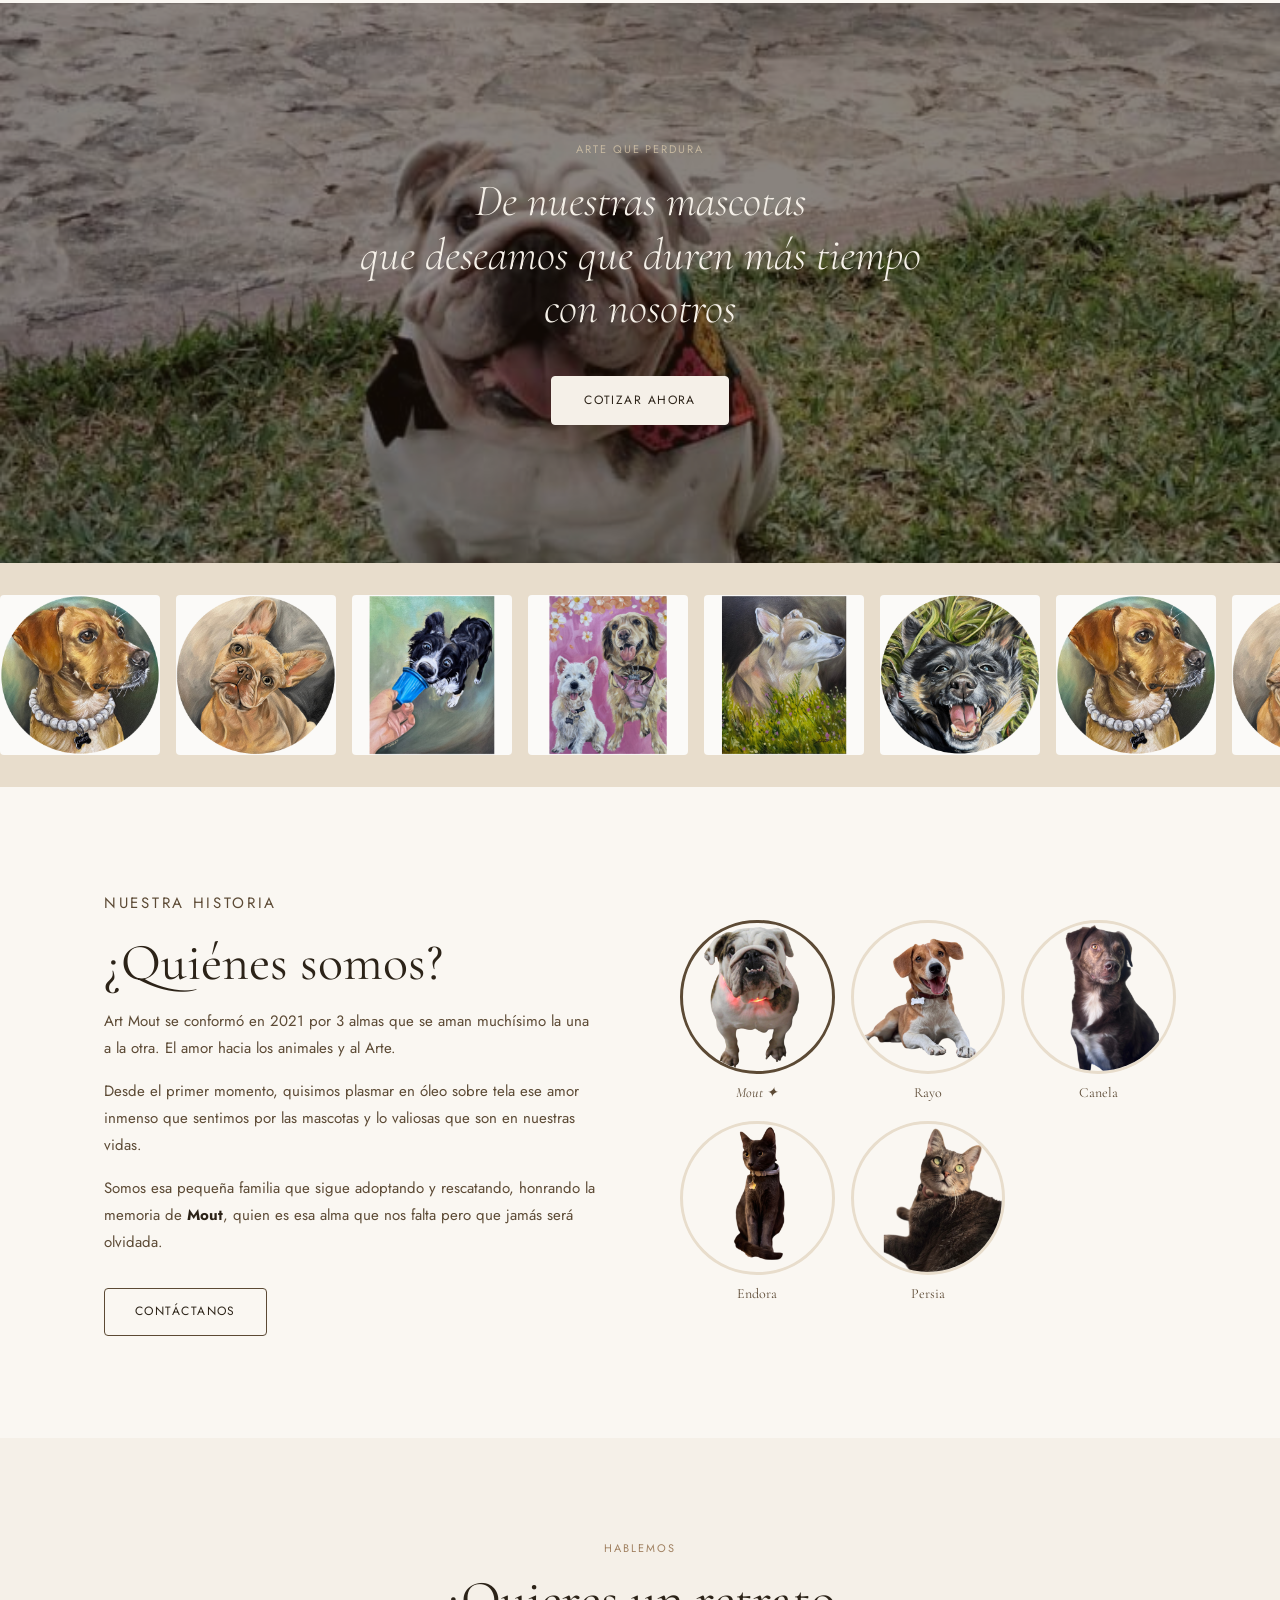
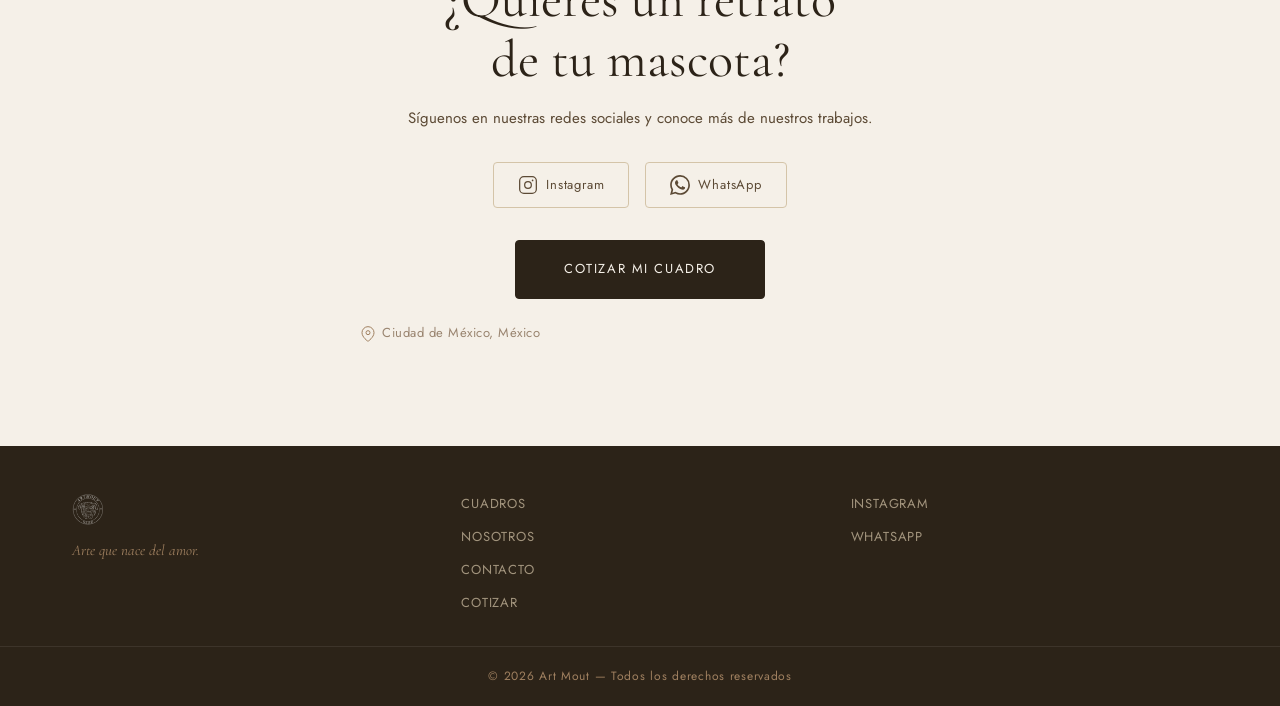
==== commit 49a2b21d: "Otra vez imagen" ====
--- a/index.html
+++ b/index.html
@@ -118,7 +118,7 @@
   <section class="hero" id="inicio">
     <div class="hero-split">
       <div class="hero-left">
-        <img src="IMG/logo-mout.png" alt="Art Mout" class="hero-logo-split" />
+        <img src="IMG/logo-mout-index.png" alt="Art Mout" class="hero-logo-split" />
       </div>
       <div class="hero-right">
         <p class="hero-eyebrow">Óleo sobre tela · Hecho a mano</p>
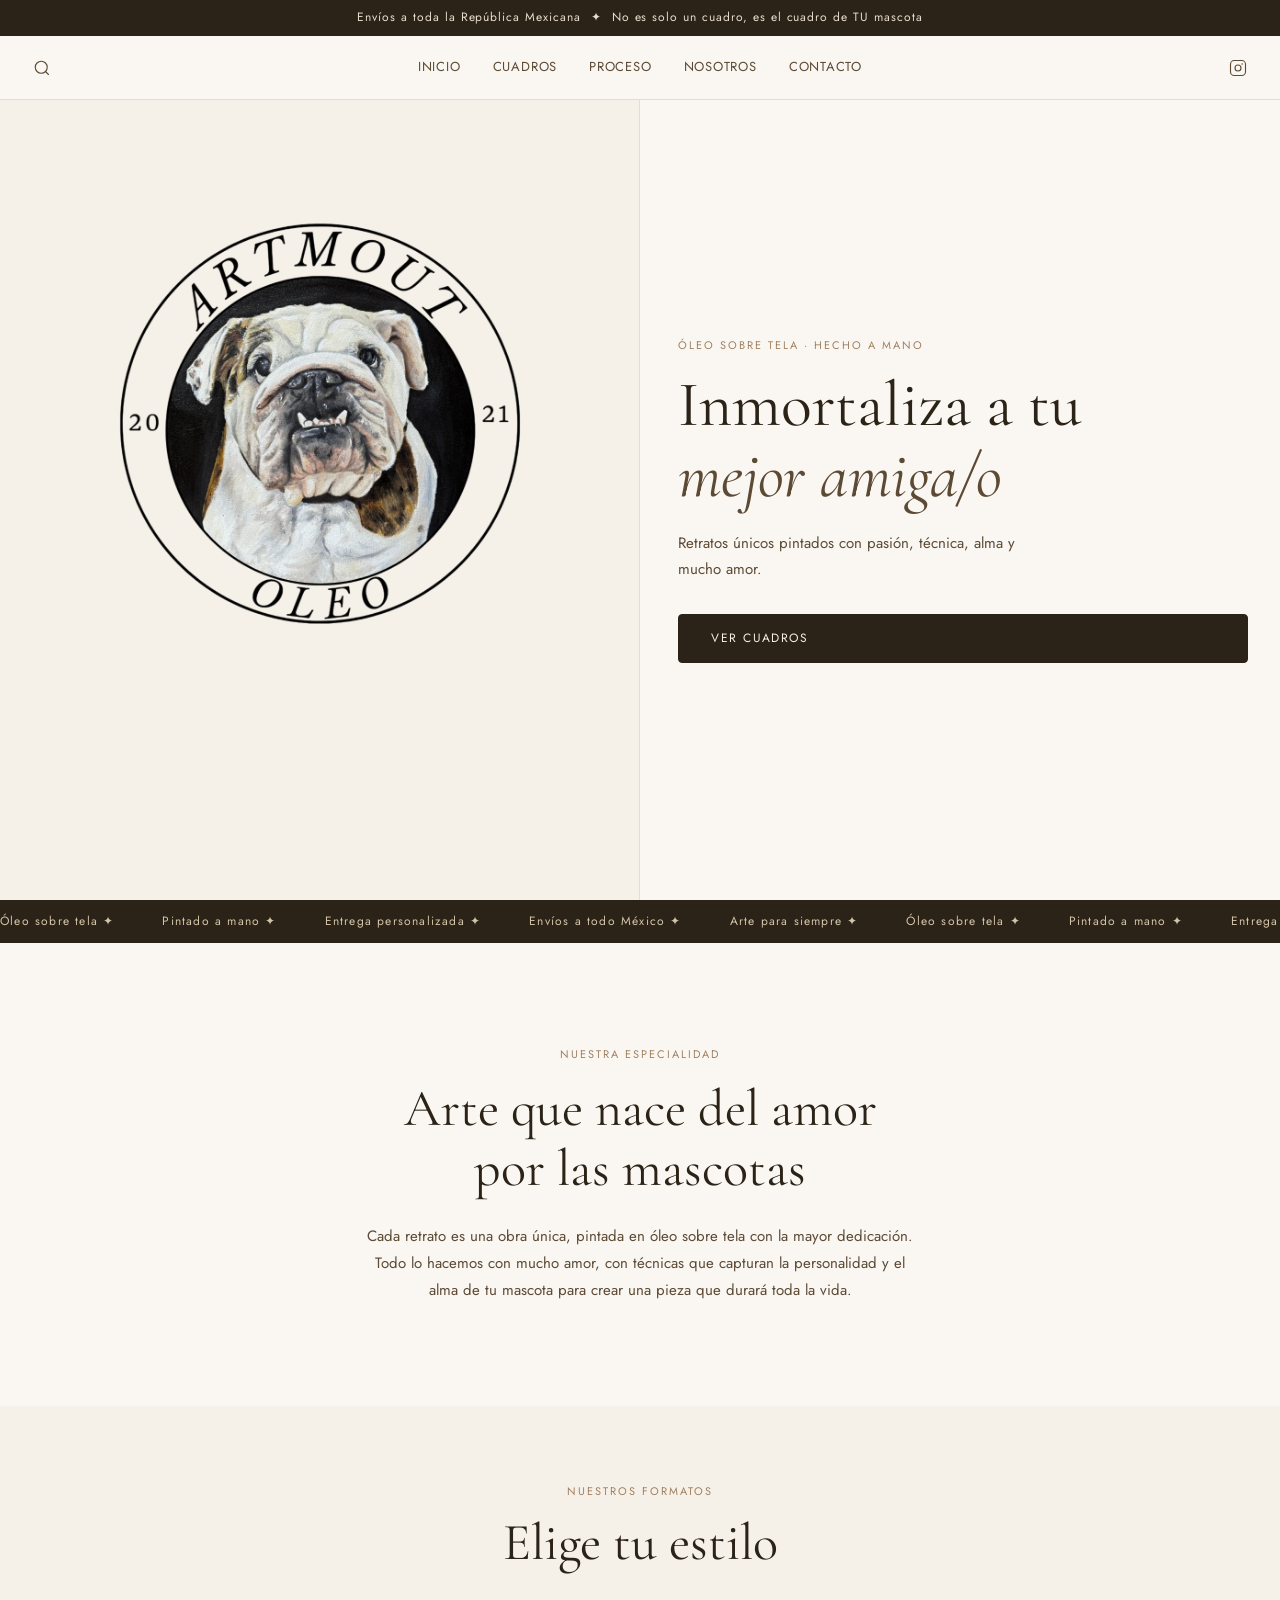
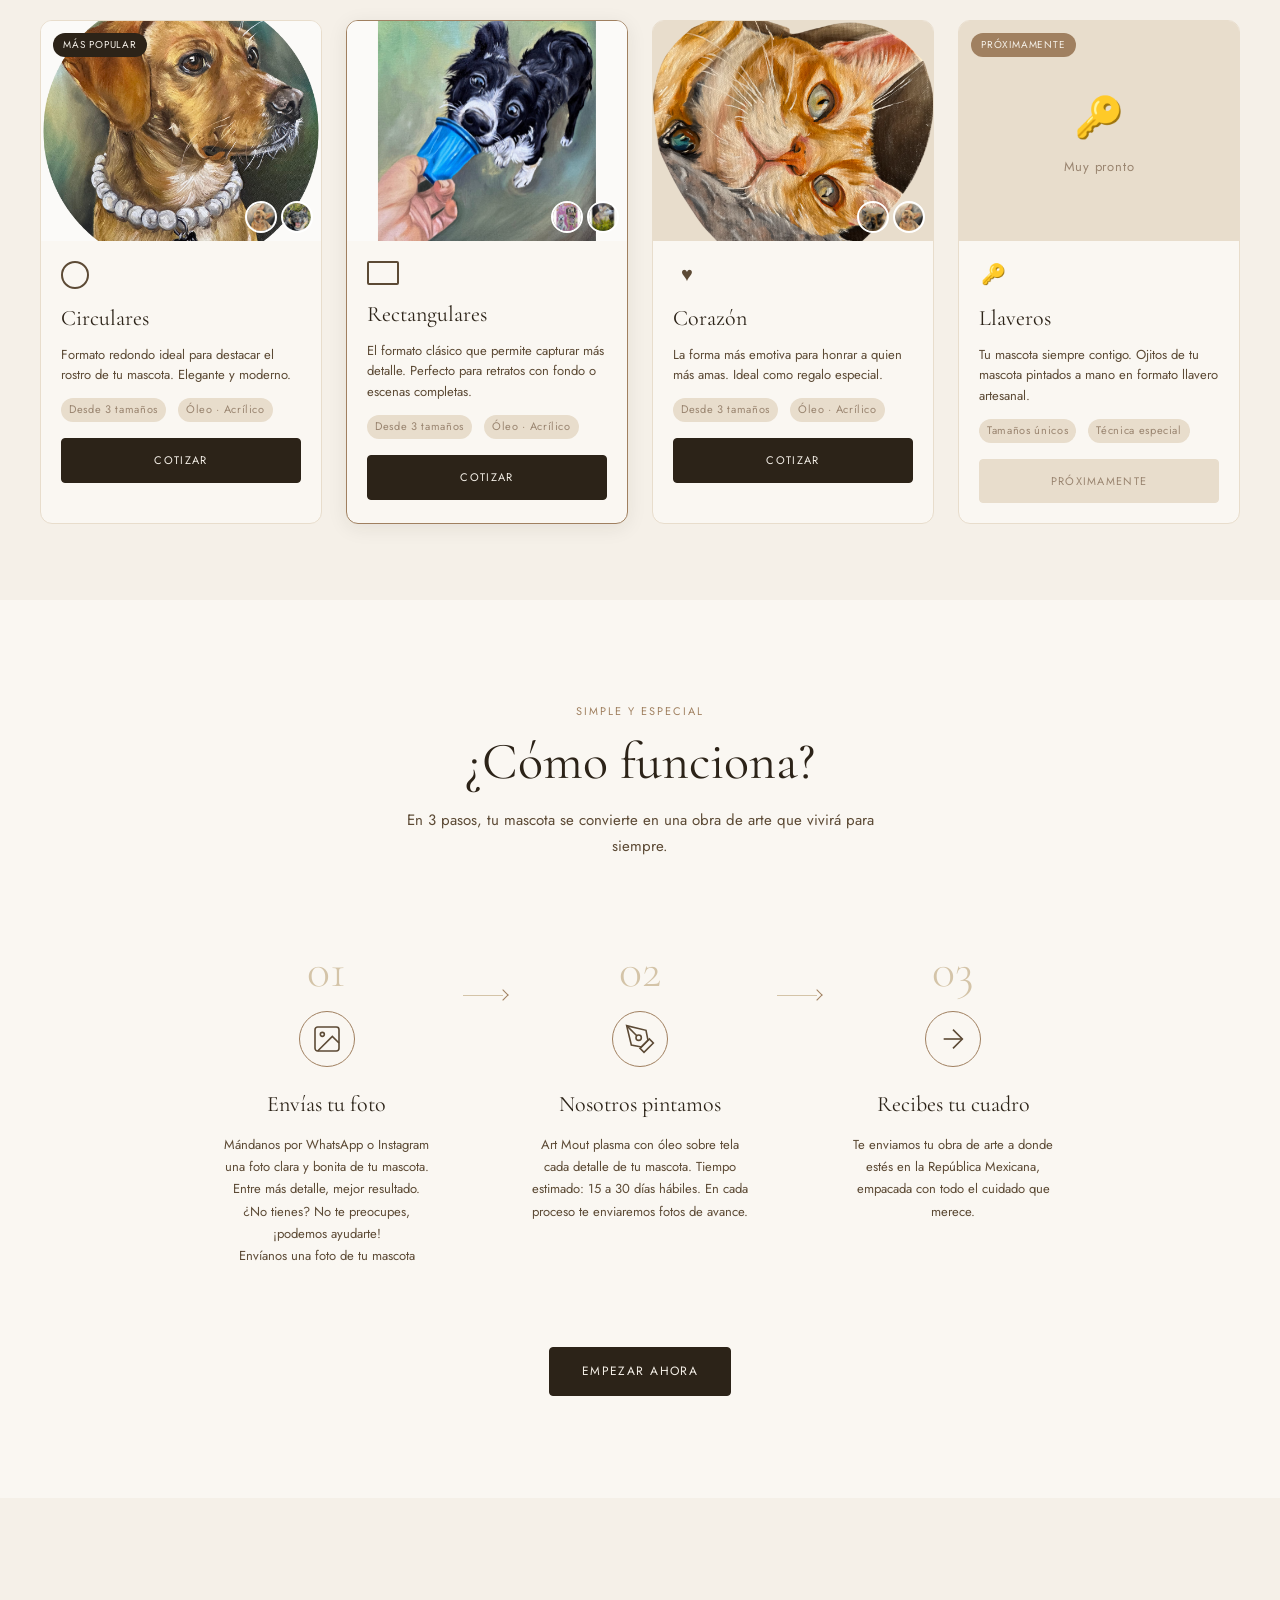
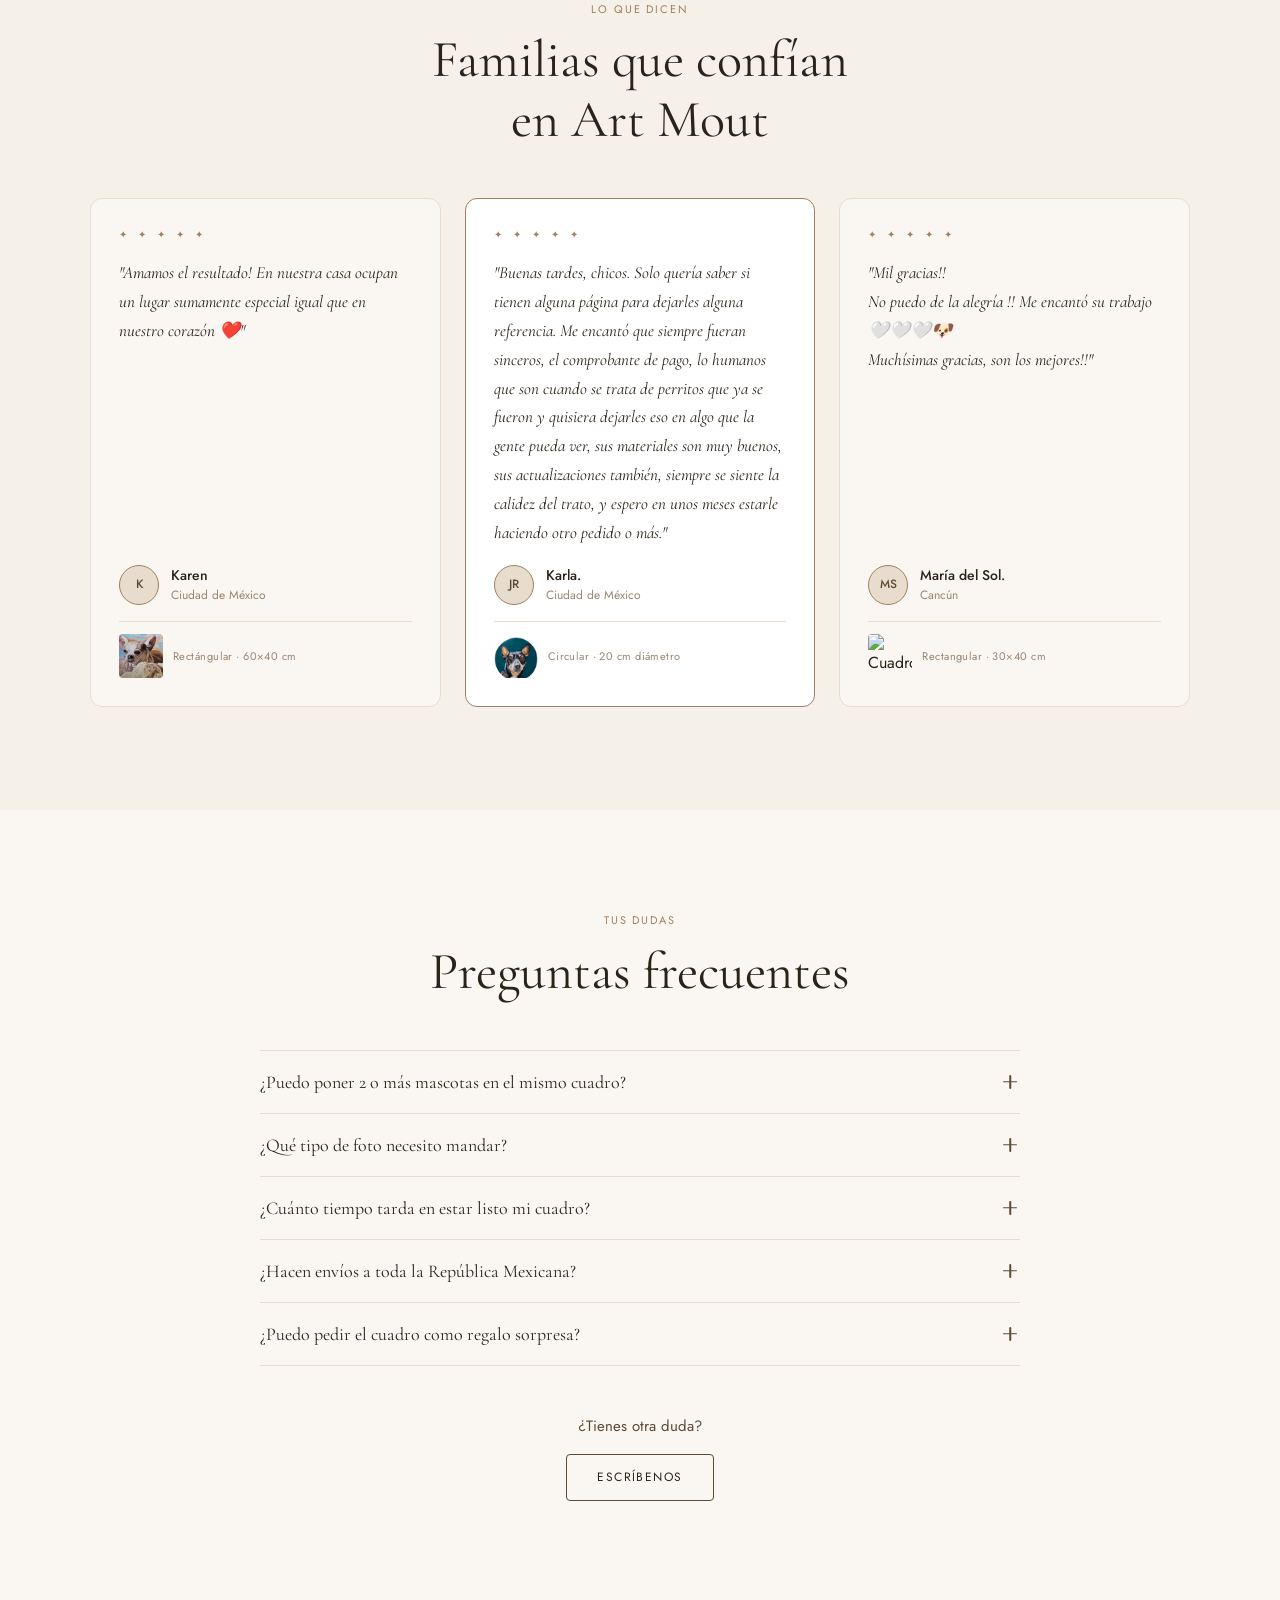
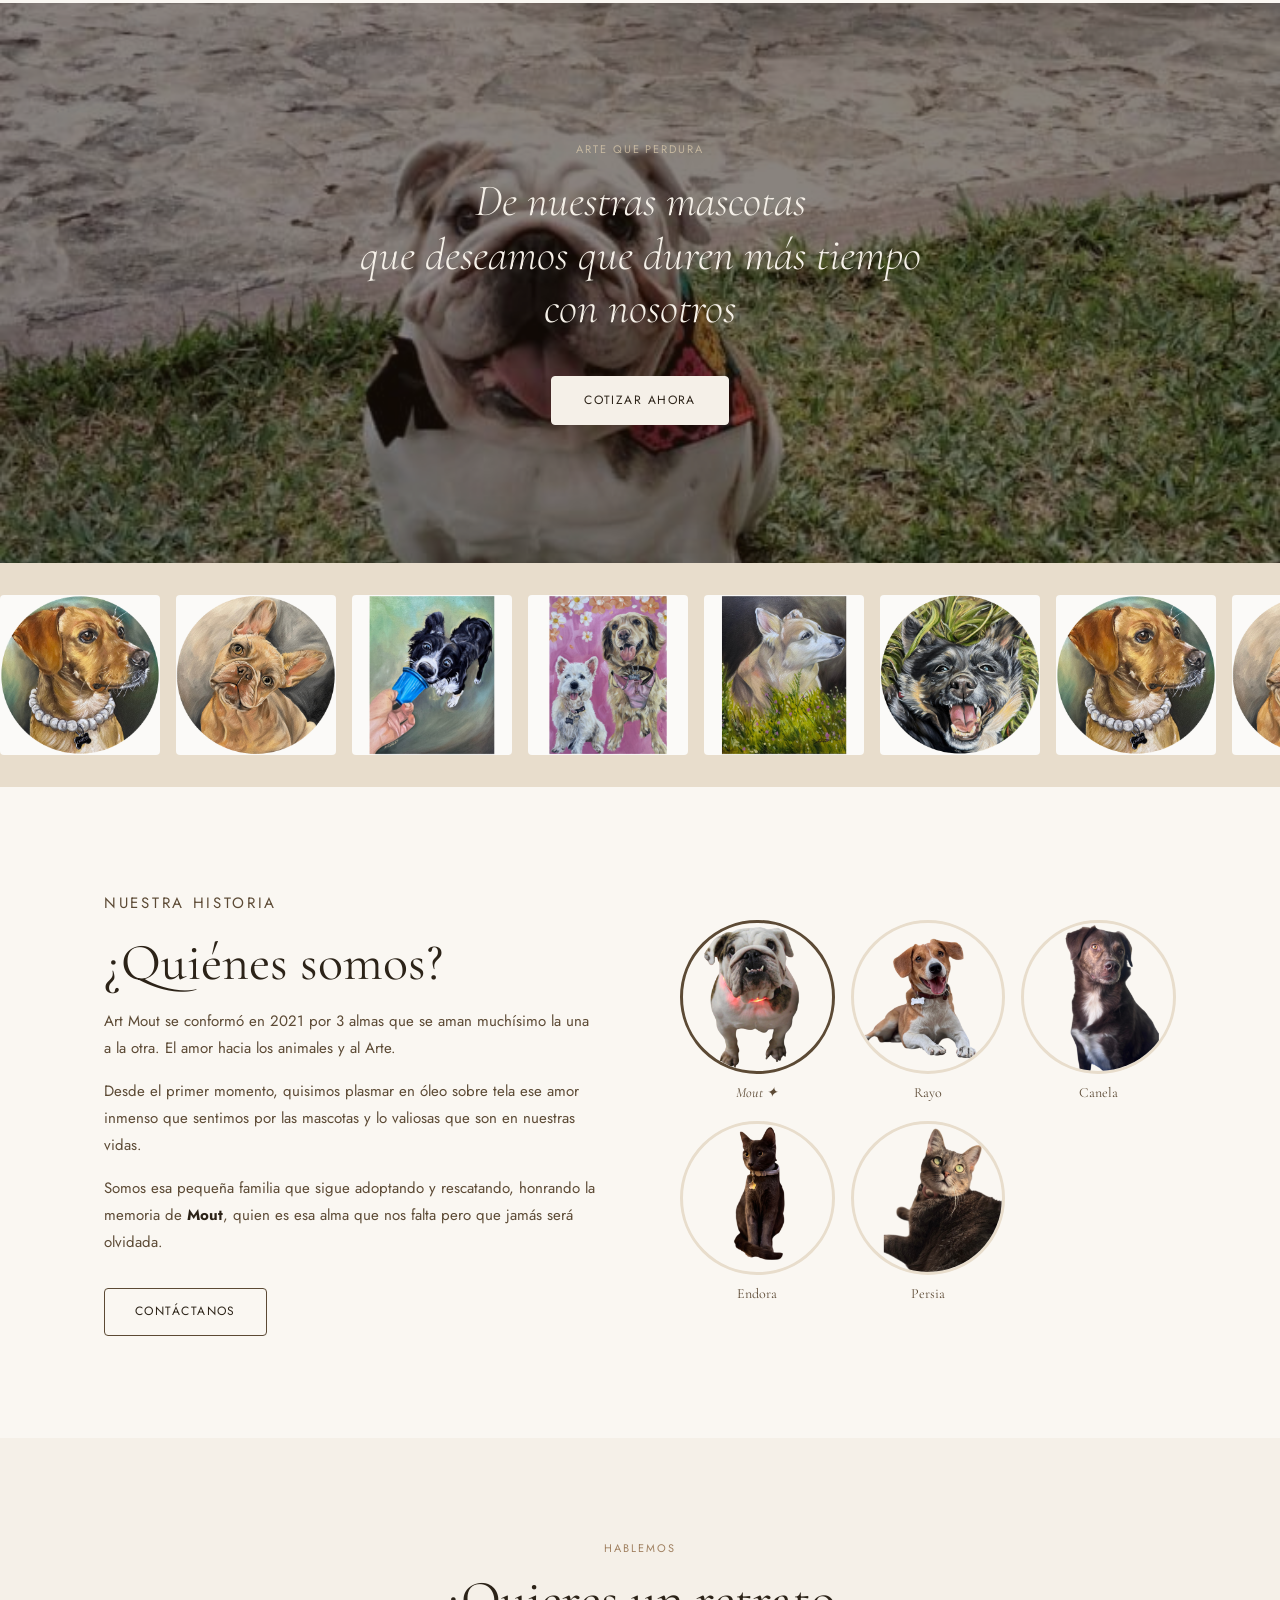
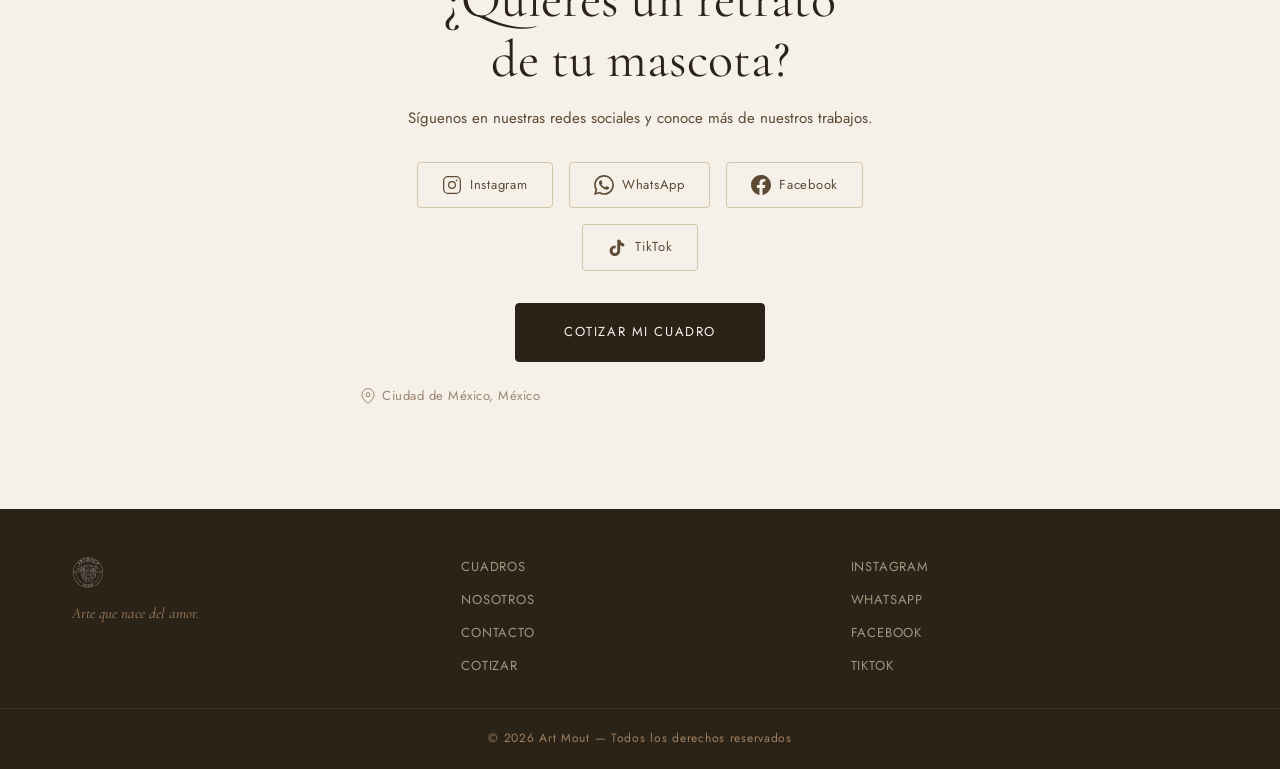
==== commit ae84bb34: "Agrego Facebook y TikTok en contacto y footer" ====
--- a/index.html
+++ b/index.html
@@ -486,6 +486,14 @@
           <svg width="20" height="20" fill="currentColor" viewBox="0 0 24 24"><path d="M17.472 14.382c-.297-.149-1.758-.867-2.03-.967-.273-.099-.471-.148-.67.15-.197.297-.767.966-.94 1.164-.173.199-.347.223-.644.075-.297-.15-1.255-.463-2.39-1.475-.883-.788-1.48-1.761-1.653-2.059-.173-.297-.018-.458.13-.606.134-.133.298-.347.446-.52.149-.174.198-.298.298-.497.099-.198.05-.371-.025-.52-.075-.149-.669-1.612-.916-2.207-.242-.579-.487-.5-.669-.51-.173-.008-.371-.01-.57-.01-.198 0-.52.074-.792.372-.272.297-1.04 1.016-1.04 2.479 0 1.462 1.065 2.875 1.213 3.074.149.198 2.096 3.2 5.077 4.487.709.306 1.262.489 1.694.625.712.227 1.36.195 1.871.118.571-.085 1.758-.719 2.006-1.413.248-.694.248-1.289.173-1.413-.074-.124-.272-.198-.57-.347m-5.421 7.403h-.004a9.87 9.87 0 01-5.031-1.378l-.361-.214-3.741.982.998-3.648-.235-.374a9.86 9.86 0 01-1.51-5.26c.001-5.45 4.436-9.884 9.888-9.884 2.64 0 5.122 1.03 6.988 2.898a9.825 9.825 0 012.893 6.994c-.003 5.45-4.437 9.884-9.885 9.884m8.413-18.297A11.815 11.815 0 0012.05 0C5.495 0 .16 5.335.157 11.892c0 2.096.547 4.142 1.588 5.945L.057 24l6.305-1.654a11.882 11.882 0 005.683 1.448h.005c6.554 0 11.89-5.335 11.893-11.893a11.821 11.821 0 00-3.48-8.413z"/></svg>
           WhatsApp
         </a>
+        <a href="https://www.facebook.com/profile.php?id=100082819827985" target="_blank" class="contacto-btn">
+          <svg width="20" height="20" fill="currentColor" viewBox="0 0 24 24"><path d="M24 12.073c0-6.627-5.373-12-12-12s-12 5.373-12 12c0 5.99 4.388 10.954 10.125 11.854v-8.385H7.078v-3.47h3.047V9.43c0-3.007 1.792-4.669 4.533-4.669 1.312 0 2.686.235 2.686.235v2.953H15.83c-1.491 0-1.956.925-1.956 1.874v2.25h3.328l-.532 3.47h-2.796v8.385C19.612 23.027 24 18.062 24 12.073z"/></svg>
+          Facebook
+        </a>
+        <a href="https://www.tiktok.com/@art_mout_" target="_blank" class="contacto-btn">
+          <svg width="20" height="20" fill="currentColor" viewBox="0 0 24 24"><path d="M19.59 6.69a4.83 4.83 0 01-3.77-4.25V2h-3.45v13.67a2.89 2.89 0 01-2.88 2.5 2.89 2.89 0 01-2.89-2.89 2.89 2.89 0 012.89-2.89c.28 0 .54.04.79.1V9.01a6.32 6.32 0 00-.79-.05 6.34 6.34 0 00-6.34 6.34 6.34 6.34 0 006.34 6.34 6.34 6.34 0 006.33-6.34V8.69a8.27 8.27 0 004.84 1.56V6.78a4.85 4.85 0 01-1.07-.09z"/></svg>
+          TikTok
+        </a>
       </div>
       <a href="cotizar.html" class="btn-dark btn-large">Cotizar mi cuadro</a>
 
@@ -512,6 +520,8 @@
       <div class="footer-socials">
         <a href="https://instagram.com/art_mout_" target="_blank">Instagram</a>
         <a href="https://wa.me/525560794316" target="_blank">WhatsApp</a>
+        <a href="https://www.facebook.com/profile.php?id=100082819827985" target="_blank">Facebook</a>
+        <a href="https://www.tiktok.com/@art_mout_" target="_blank">TikTok</a>
       </div>
      
     </div>
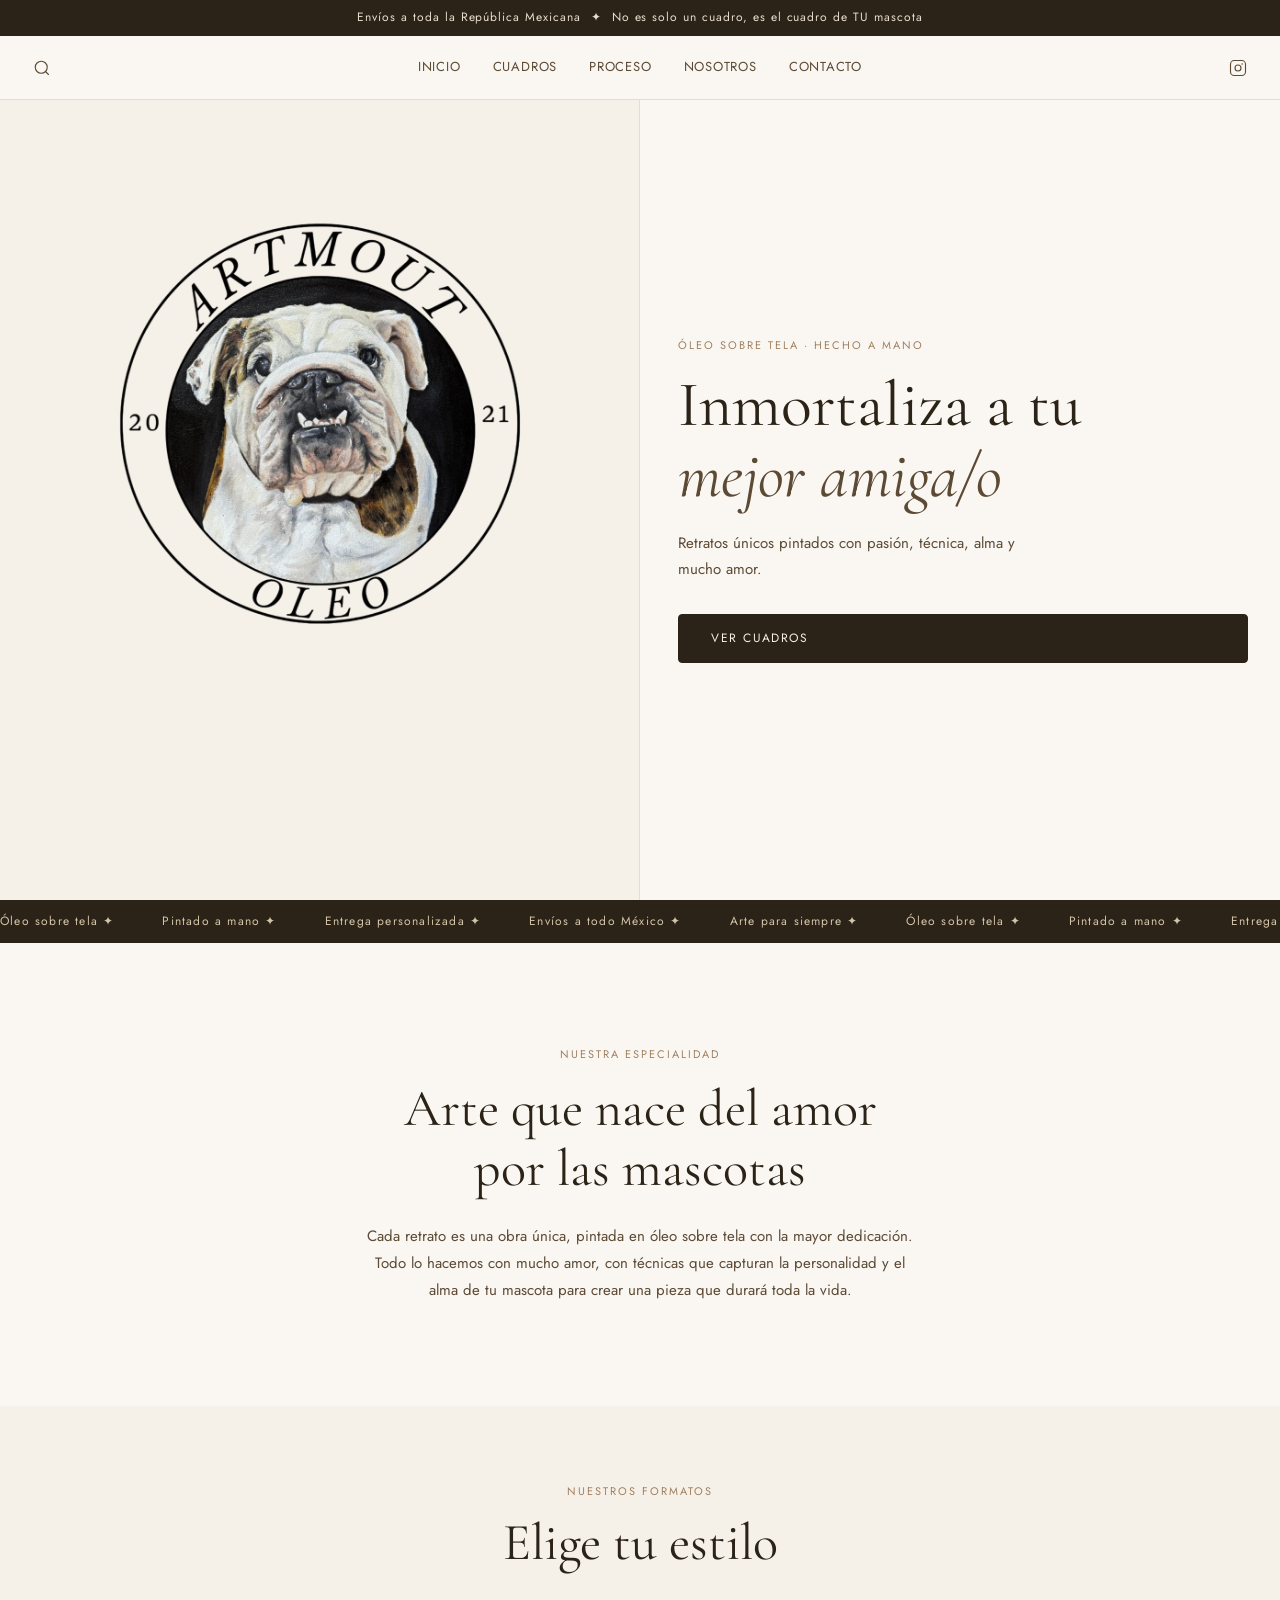
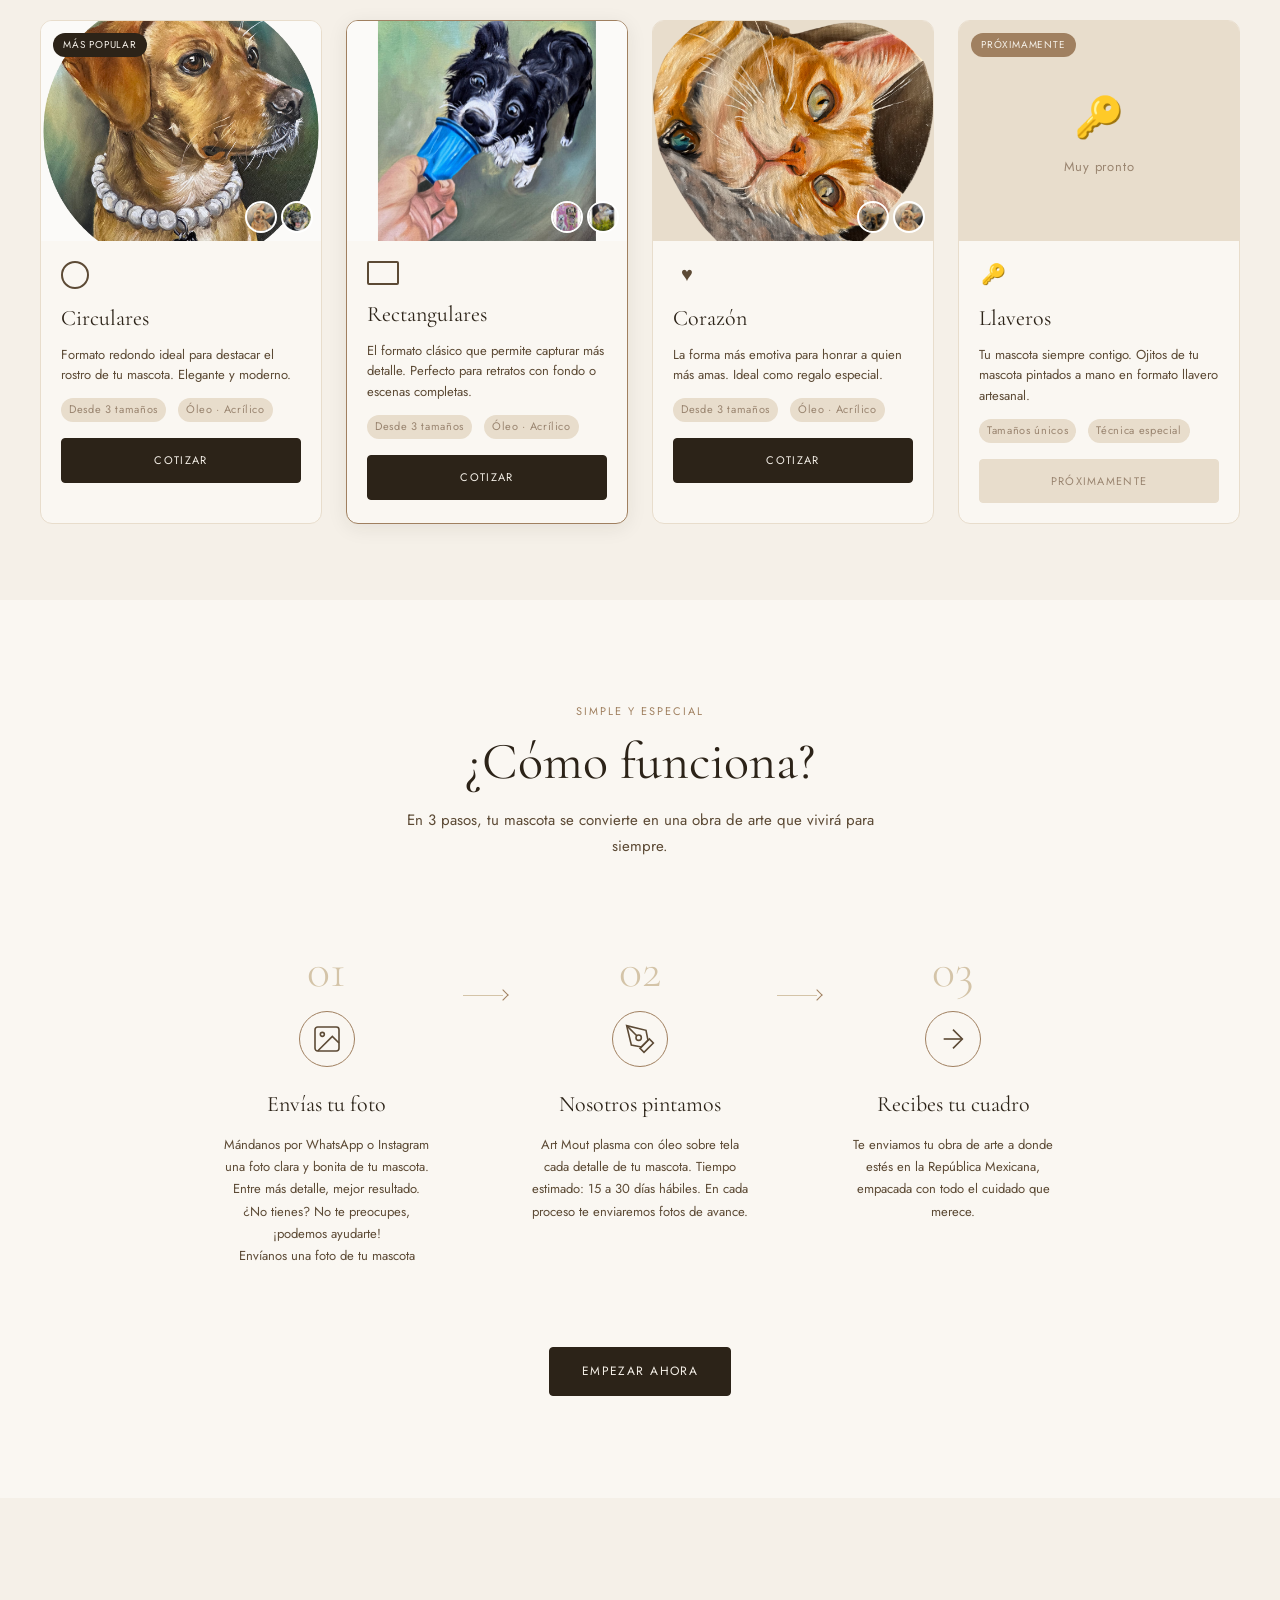
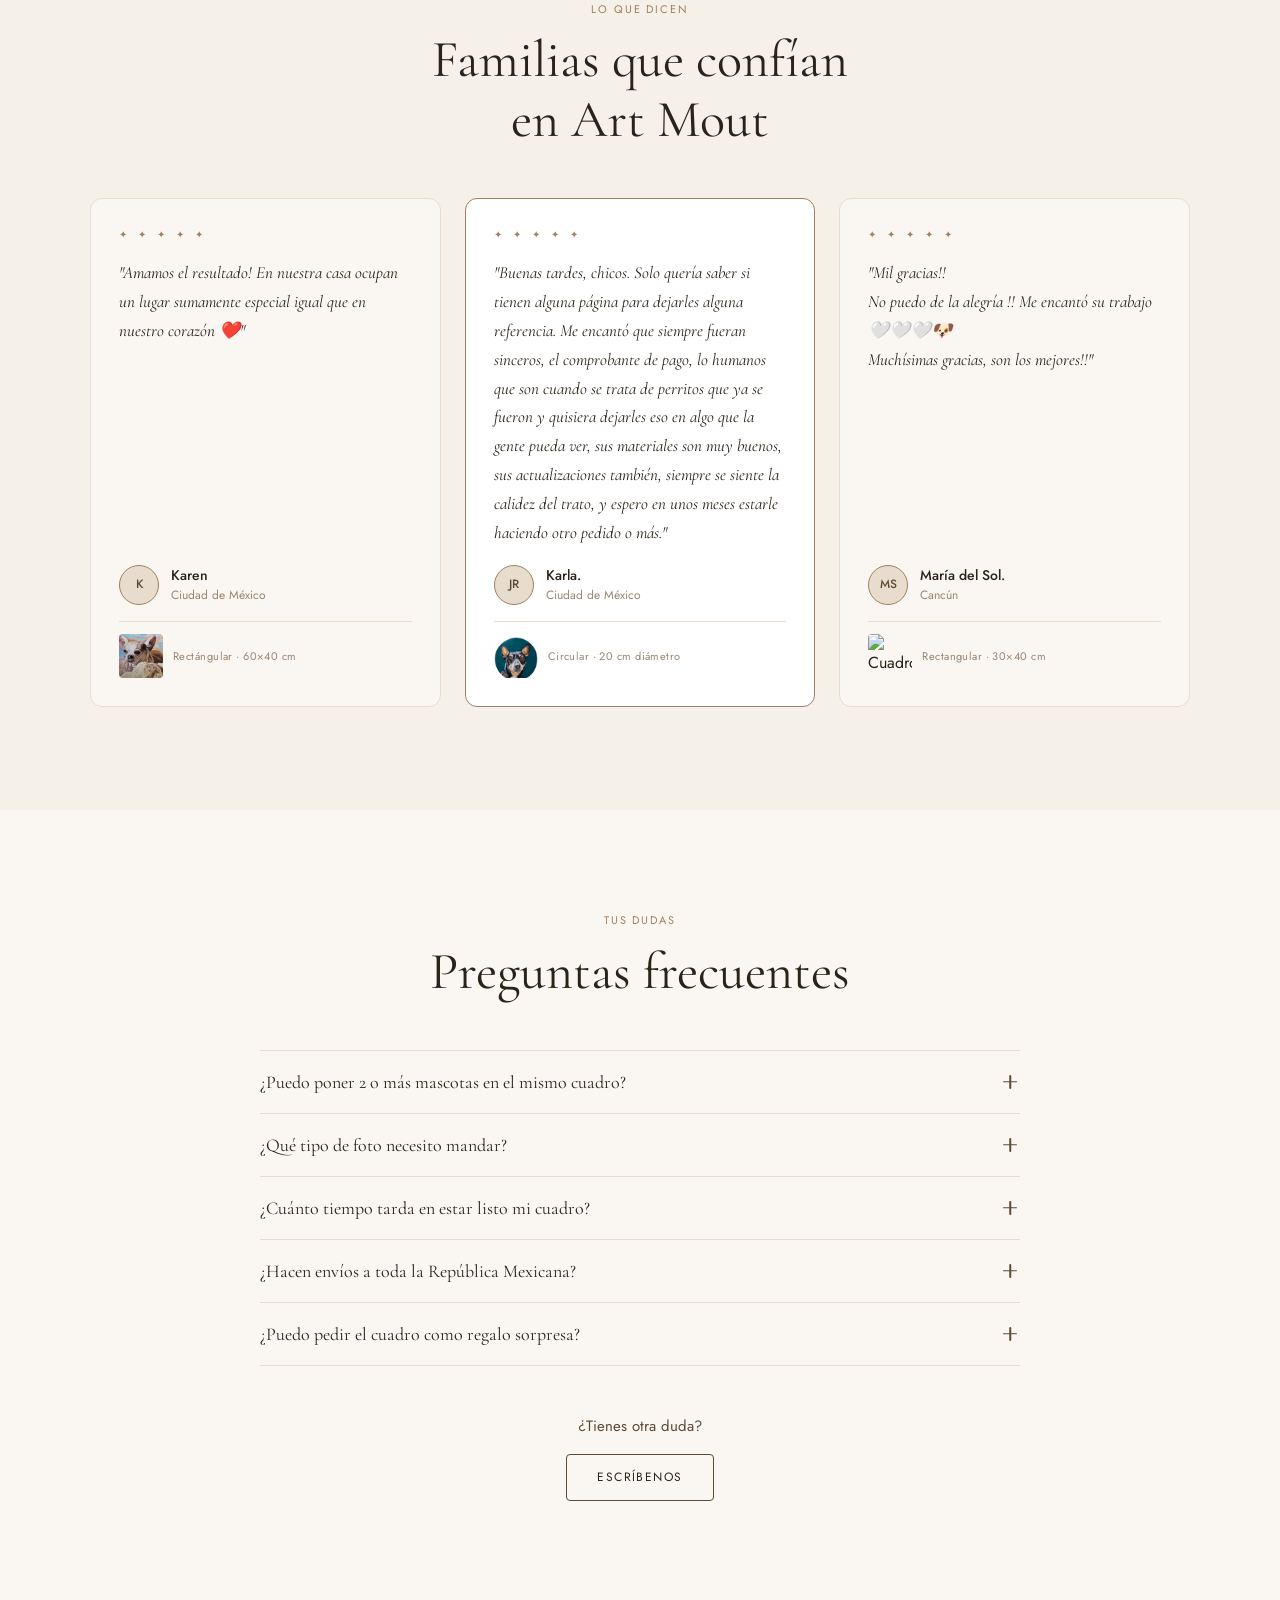
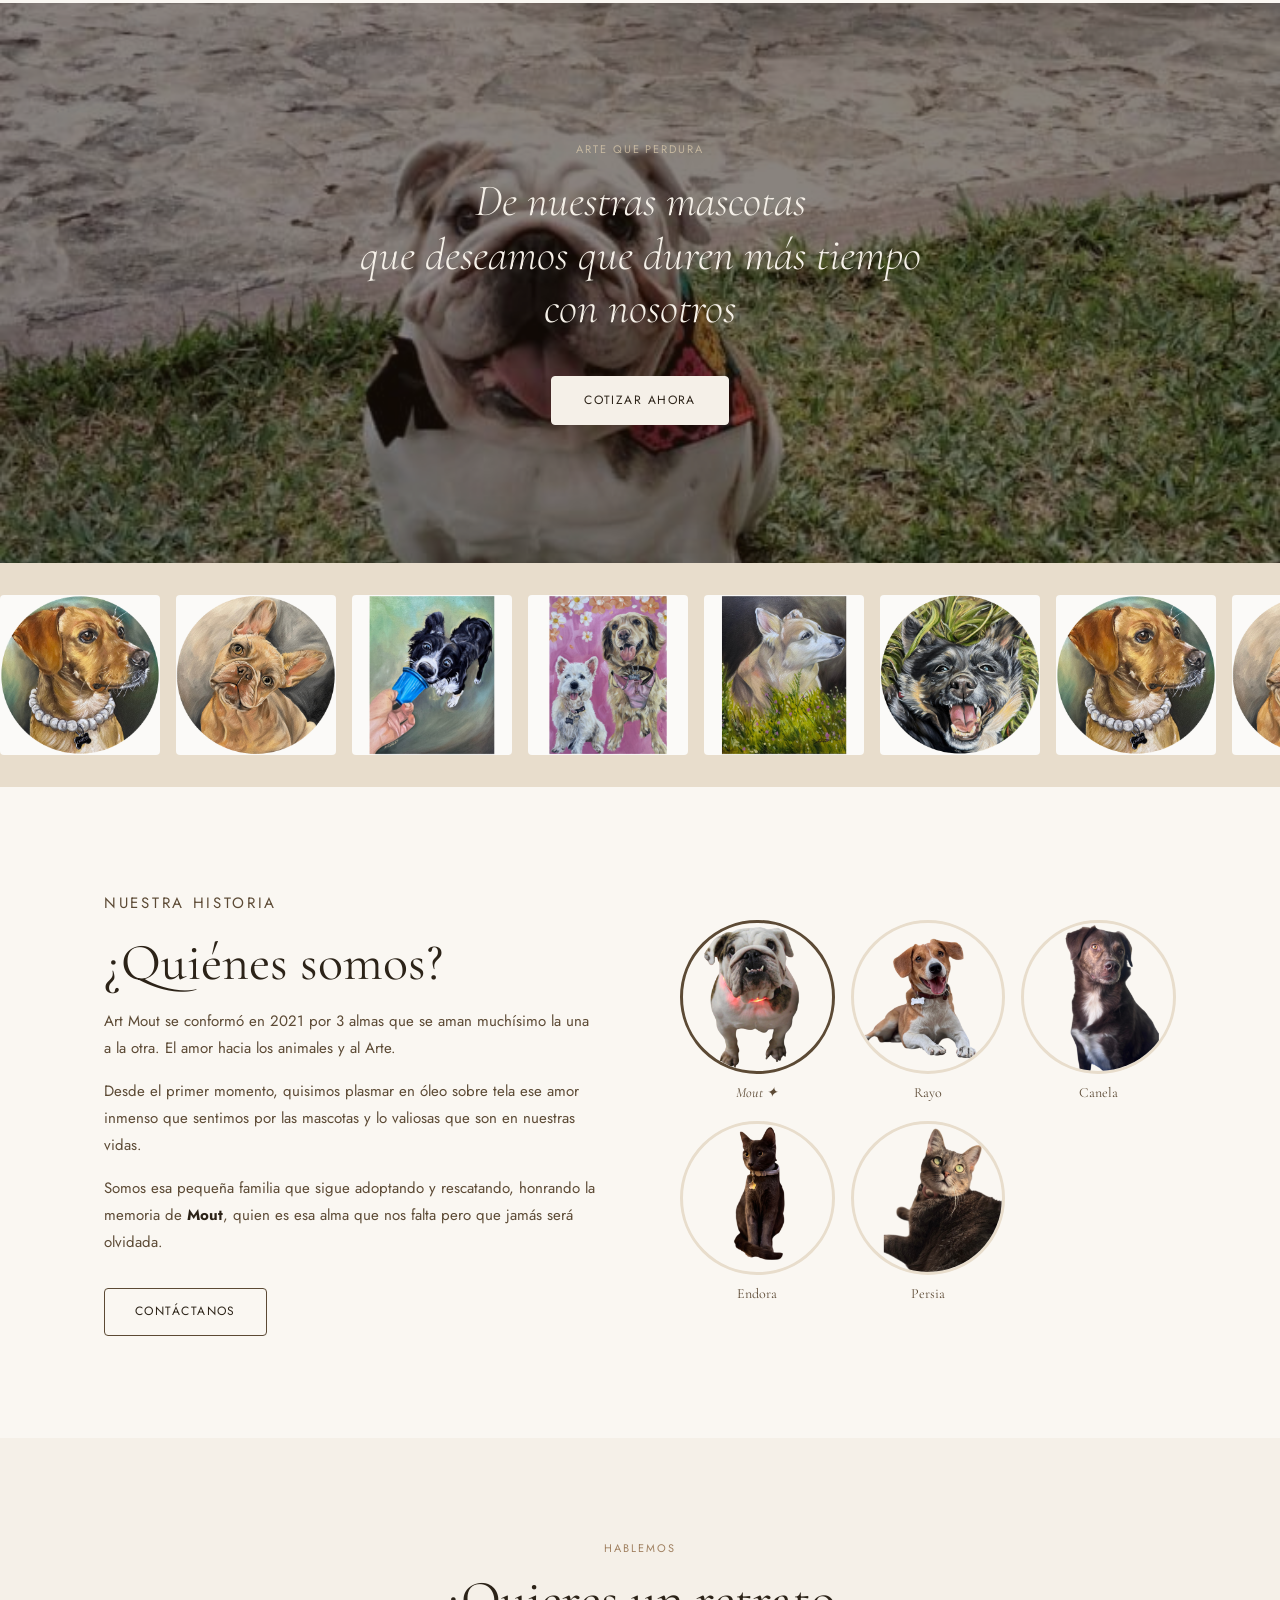
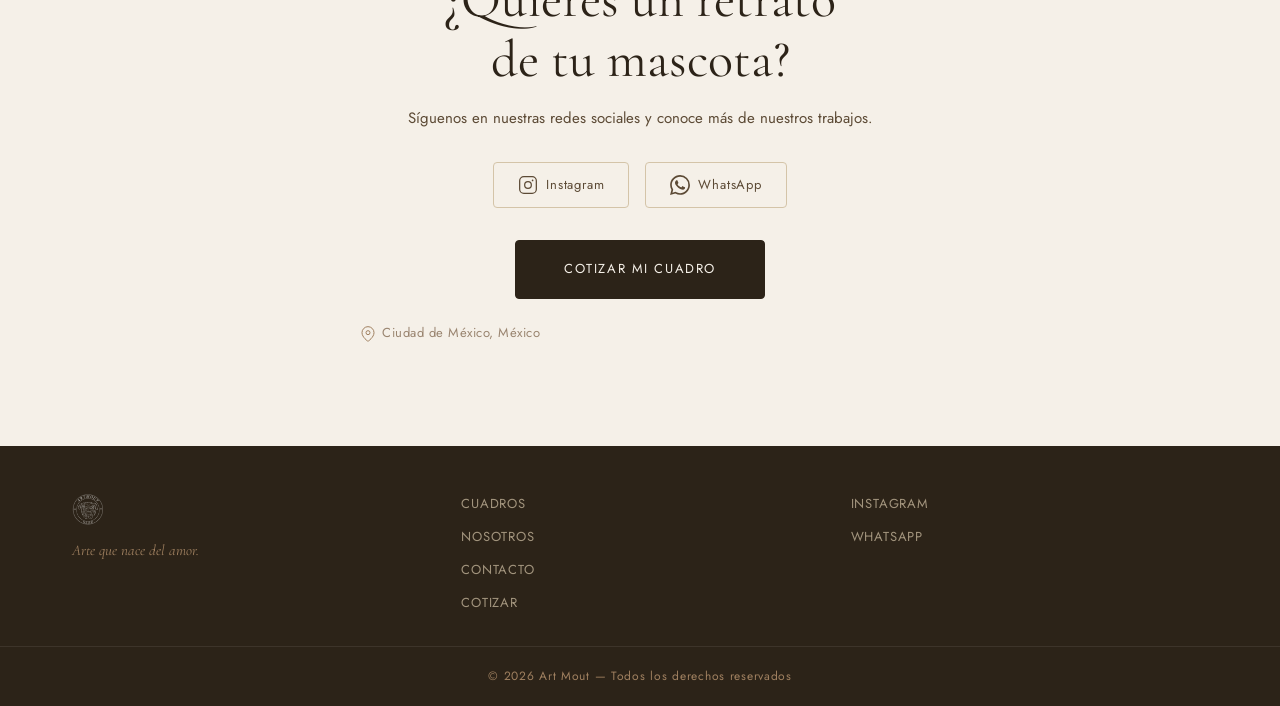
==== commit 36dedc67: "Logo-mout-index en og:image y keywords actualizadas" ====
--- a/index.html
+++ b/index.html
@@ -5,7 +5,7 @@
   <meta name="viewport" content="width=device-width, initial-scale=1.0" />
   <title>Art Mout — Retratos de mascotas pintados a mano en óleo | CDMX</title>
   <meta name="description" content="Retratos únicos de mascotas pintados a mano en óleo sobre tela. Circulares, rectangulares y en forma de corazón. Envíos a toda la República Mexicana. Ciudad de México." />
-  <meta name="keywords" content="retrato mascota óleo, cuadro mascota pintado a mano, retrato perro gato óleo CDMX, arte mascota México, regalo mascota personalizado, Art Mout" />
+  <meta name="keywords" content="retrato mascota óleo, retrato de mascotas, retratos de perros, retratos de gatos, cuadro mascota pintado a mano, retrato perro gato óleo CDMX, arte mascota México, regalo mascota personalizado, pintura mascota personalizada, Art Mout" />
   <meta name="author" content="Art Mout" />
   <meta name="robots" content="index, follow" />
   <link rel="canonical" href="https://artmout.mx/" />
@@ -15,7 +15,7 @@
   <meta property="og:url" content="https://artmout.mx/" />
   <meta property="og:title" content="Art Mout — Retratos de mascotas pintados a mano en óleo" />
   <meta property="og:description" content="Inmortalizamos a tu mascota en una obra de arte única, pintada en óleo sobre tela. Envíos a toda la República Mexicana." />
-  <meta property="og:image" content="https://artmout.mx/IMG/og-preview.png" />
+  <meta property="og:image" content="https://artmout.com/IMG/logo-mout-index.png" />
   <meta property="og:locale" content="es_MX" />
   <meta property="og:site_name" content="Art Mout" />
 
@@ -23,7 +23,7 @@
   <meta name="twitter:card" content="summary_large_image" />
   <meta name="twitter:title" content="Art Mout — Retratos de mascotas pintados a mano en óleo" />
   <meta name="twitter:description" content="Inmortalizamos a tu mascota en una obra de arte única, pintada en óleo sobre tela." />
-  <meta name="twitter:image" content="https://artmout.mx/IMG/og-preview.png" />
+  <meta name="twitter:image" content="https://artmout.com/IMG/logo-mout-index.png" />
 
   <!-- Favicon -->
   <link rel="icon" type="image/png" href="IMG/logo-mout.png" />
@@ -42,8 +42,8 @@
     "name": "Art Mout",
     "description": "Retratos únicos de mascotas pintados a mano en óleo sobre tela. Circulares, rectangulares y en forma de corazón.",
     "url": "https://artmout.mx",
-    "logo": "https://artmout.mx/IMG/logo-mout.png",
-    "image": "https://artmout.mx/IMG/og-preview.png",
+    "logo": "https://artmout.com/IMG/logo-mout-index.png",
+    "image": "https://artmout.com/IMG/logo-mout-index.png",
     "address": {
       "@type": "PostalAddress",
       "addressLocality": "Ciudad de México",
@@ -486,14 +486,6 @@
           <svg width="20" height="20" fill="currentColor" viewBox="0 0 24 24"><path d="M17.472 14.382c-.297-.149-1.758-.867-2.03-.967-.273-.099-.471-.148-.67.15-.197.297-.767.966-.94 1.164-.173.199-.347.223-.644.075-.297-.15-1.255-.463-2.39-1.475-.883-.788-1.48-1.761-1.653-2.059-.173-.297-.018-.458.13-.606.134-.133.298-.347.446-.52.149-.174.198-.298.298-.497.099-.198.05-.371-.025-.52-.075-.149-.669-1.612-.916-2.207-.242-.579-.487-.5-.669-.51-.173-.008-.371-.01-.57-.01-.198 0-.52.074-.792.372-.272.297-1.04 1.016-1.04 2.479 0 1.462 1.065 2.875 1.213 3.074.149.198 2.096 3.2 5.077 4.487.709.306 1.262.489 1.694.625.712.227 1.36.195 1.871.118.571-.085 1.758-.719 2.006-1.413.248-.694.248-1.289.173-1.413-.074-.124-.272-.198-.57-.347m-5.421 7.403h-.004a9.87 9.87 0 01-5.031-1.378l-.361-.214-3.741.982.998-3.648-.235-.374a9.86 9.86 0 01-1.51-5.26c.001-5.45 4.436-9.884 9.888-9.884 2.64 0 5.122 1.03 6.988 2.898a9.825 9.825 0 012.893 6.994c-.003 5.45-4.437 9.884-9.885 9.884m8.413-18.297A11.815 11.815 0 0012.05 0C5.495 0 .16 5.335.157 11.892c0 2.096.547 4.142 1.588 5.945L.057 24l6.305-1.654a11.882 11.882 0 005.683 1.448h.005c6.554 0 11.89-5.335 11.893-11.893a11.821 11.821 0 00-3.48-8.413z"/></svg>
           WhatsApp
         </a>
-        <a href="https://www.facebook.com/profile.php?id=100082819827985" target="_blank" class="contacto-btn">
-          <svg width="20" height="20" fill="currentColor" viewBox="0 0 24 24"><path d="M24 12.073c0-6.627-5.373-12-12-12s-12 5.373-12 12c0 5.99 4.388 10.954 10.125 11.854v-8.385H7.078v-3.47h3.047V9.43c0-3.007 1.792-4.669 4.533-4.669 1.312 0 2.686.235 2.686.235v2.953H15.83c-1.491 0-1.956.925-1.956 1.874v2.25h3.328l-.532 3.47h-2.796v8.385C19.612 23.027 24 18.062 24 12.073z"/></svg>
-          Facebook
-        </a>
-        <a href="https://www.tiktok.com/@art_mout_" target="_blank" class="contacto-btn">
-          <svg width="20" height="20" fill="currentColor" viewBox="0 0 24 24"><path d="M19.59 6.69a4.83 4.83 0 01-3.77-4.25V2h-3.45v13.67a2.89 2.89 0 01-2.88 2.5 2.89 2.89 0 01-2.89-2.89 2.89 2.89 0 012.89-2.89c.28 0 .54.04.79.1V9.01a6.32 6.32 0 00-.79-.05 6.34 6.34 0 00-6.34 6.34 6.34 6.34 0 006.34 6.34 6.34 6.34 0 006.33-6.34V8.69a8.27 8.27 0 004.84 1.56V6.78a4.85 4.85 0 01-1.07-.09z"/></svg>
-          TikTok
-        </a>
       </div>
       <a href="cotizar.html" class="btn-dark btn-large">Cotizar mi cuadro</a>
 
@@ -520,8 +512,6 @@
       <div class="footer-socials">
         <a href="https://instagram.com/art_mout_" target="_blank">Instagram</a>
         <a href="https://wa.me/525560794316" target="_blank">WhatsApp</a>
-        <a href="https://www.facebook.com/profile.php?id=100082819827985" target="_blank">Facebook</a>
-        <a href="https://www.tiktok.com/@art_mout_" target="_blank">TikTok</a>
       </div>
      
     </div>
